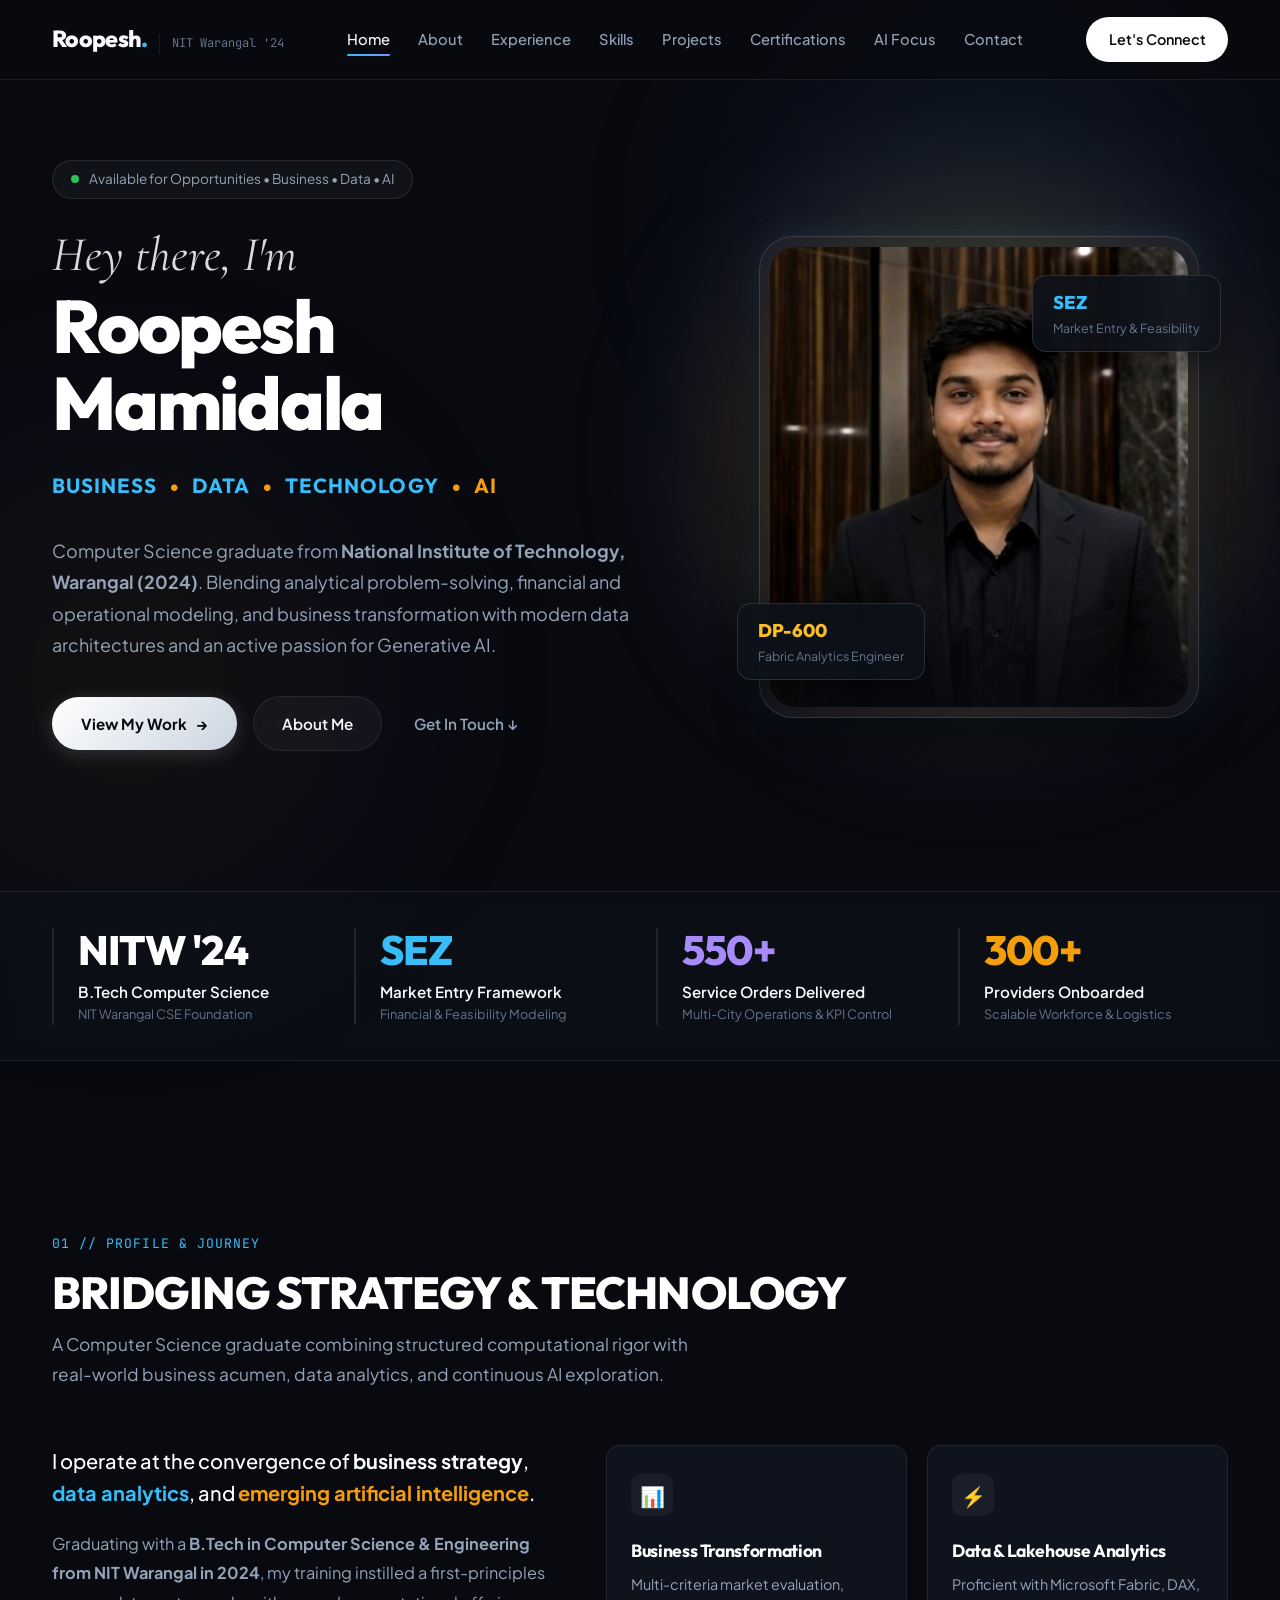
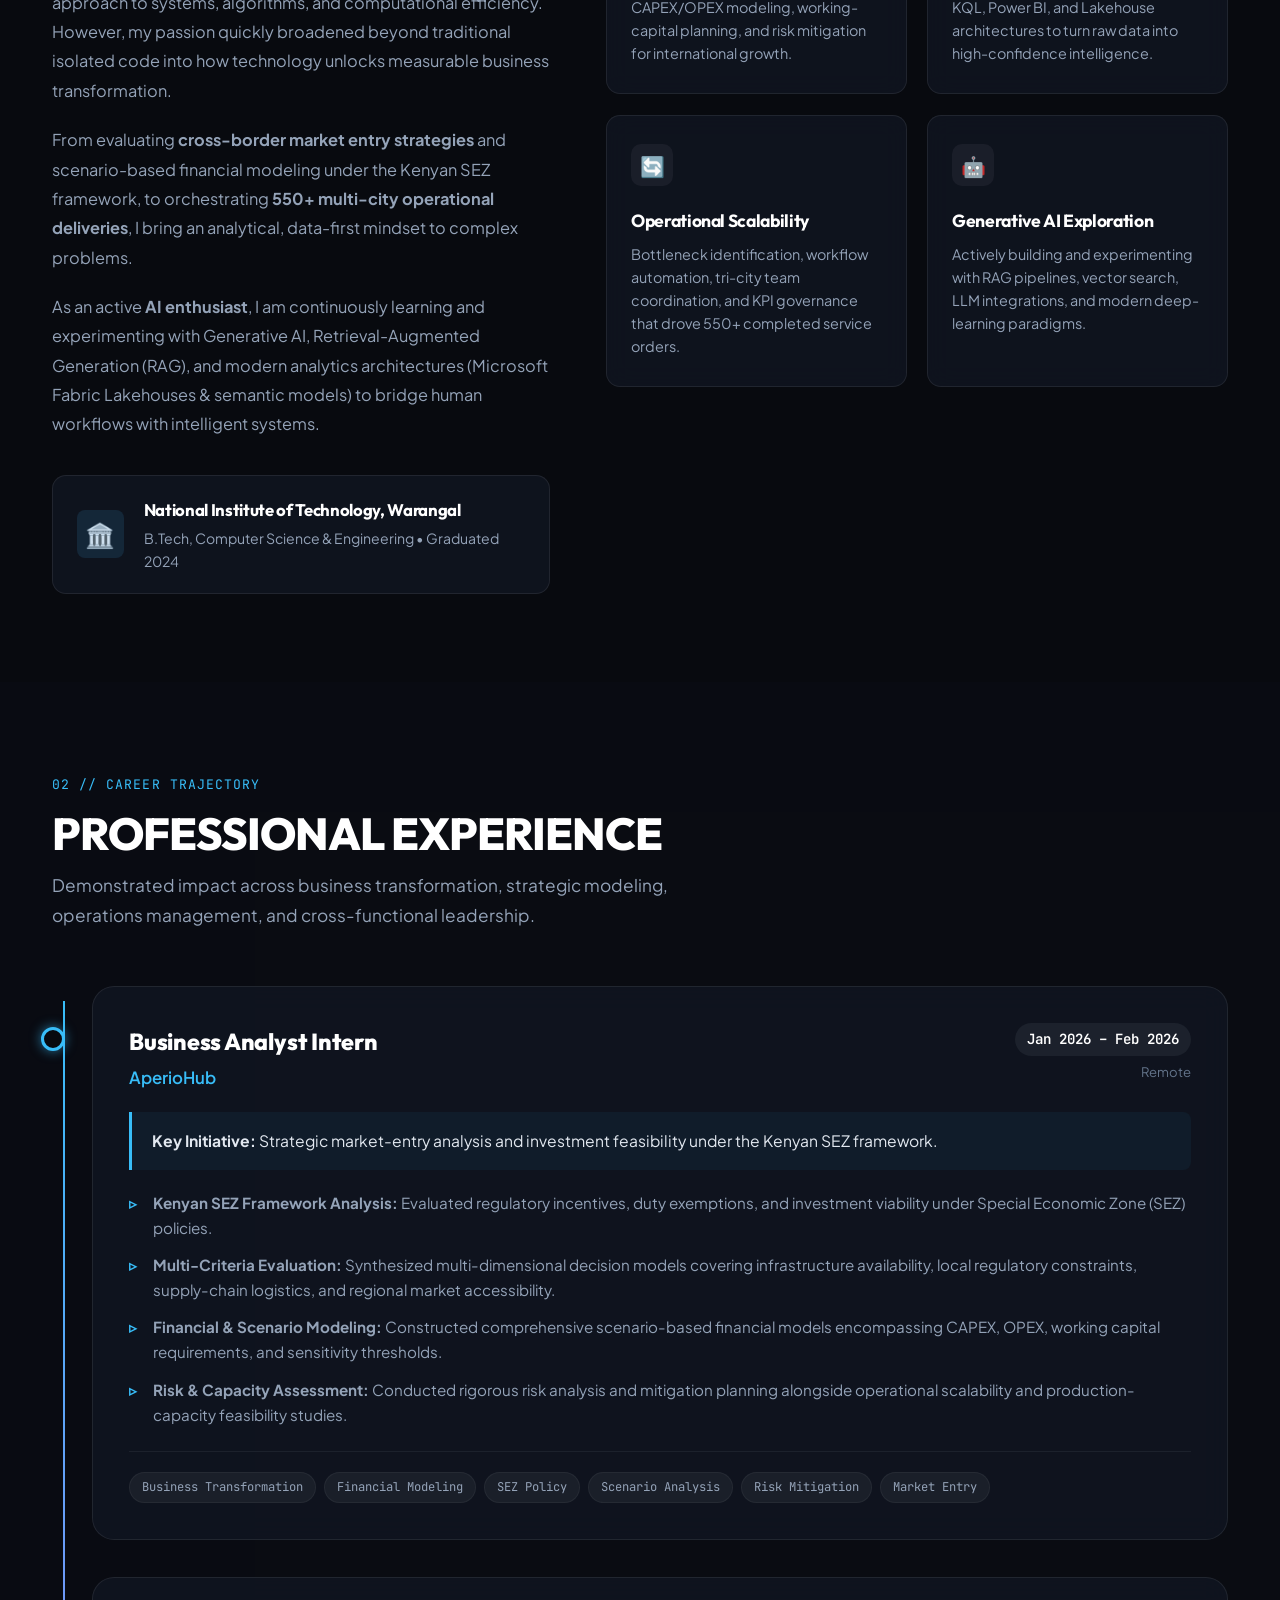
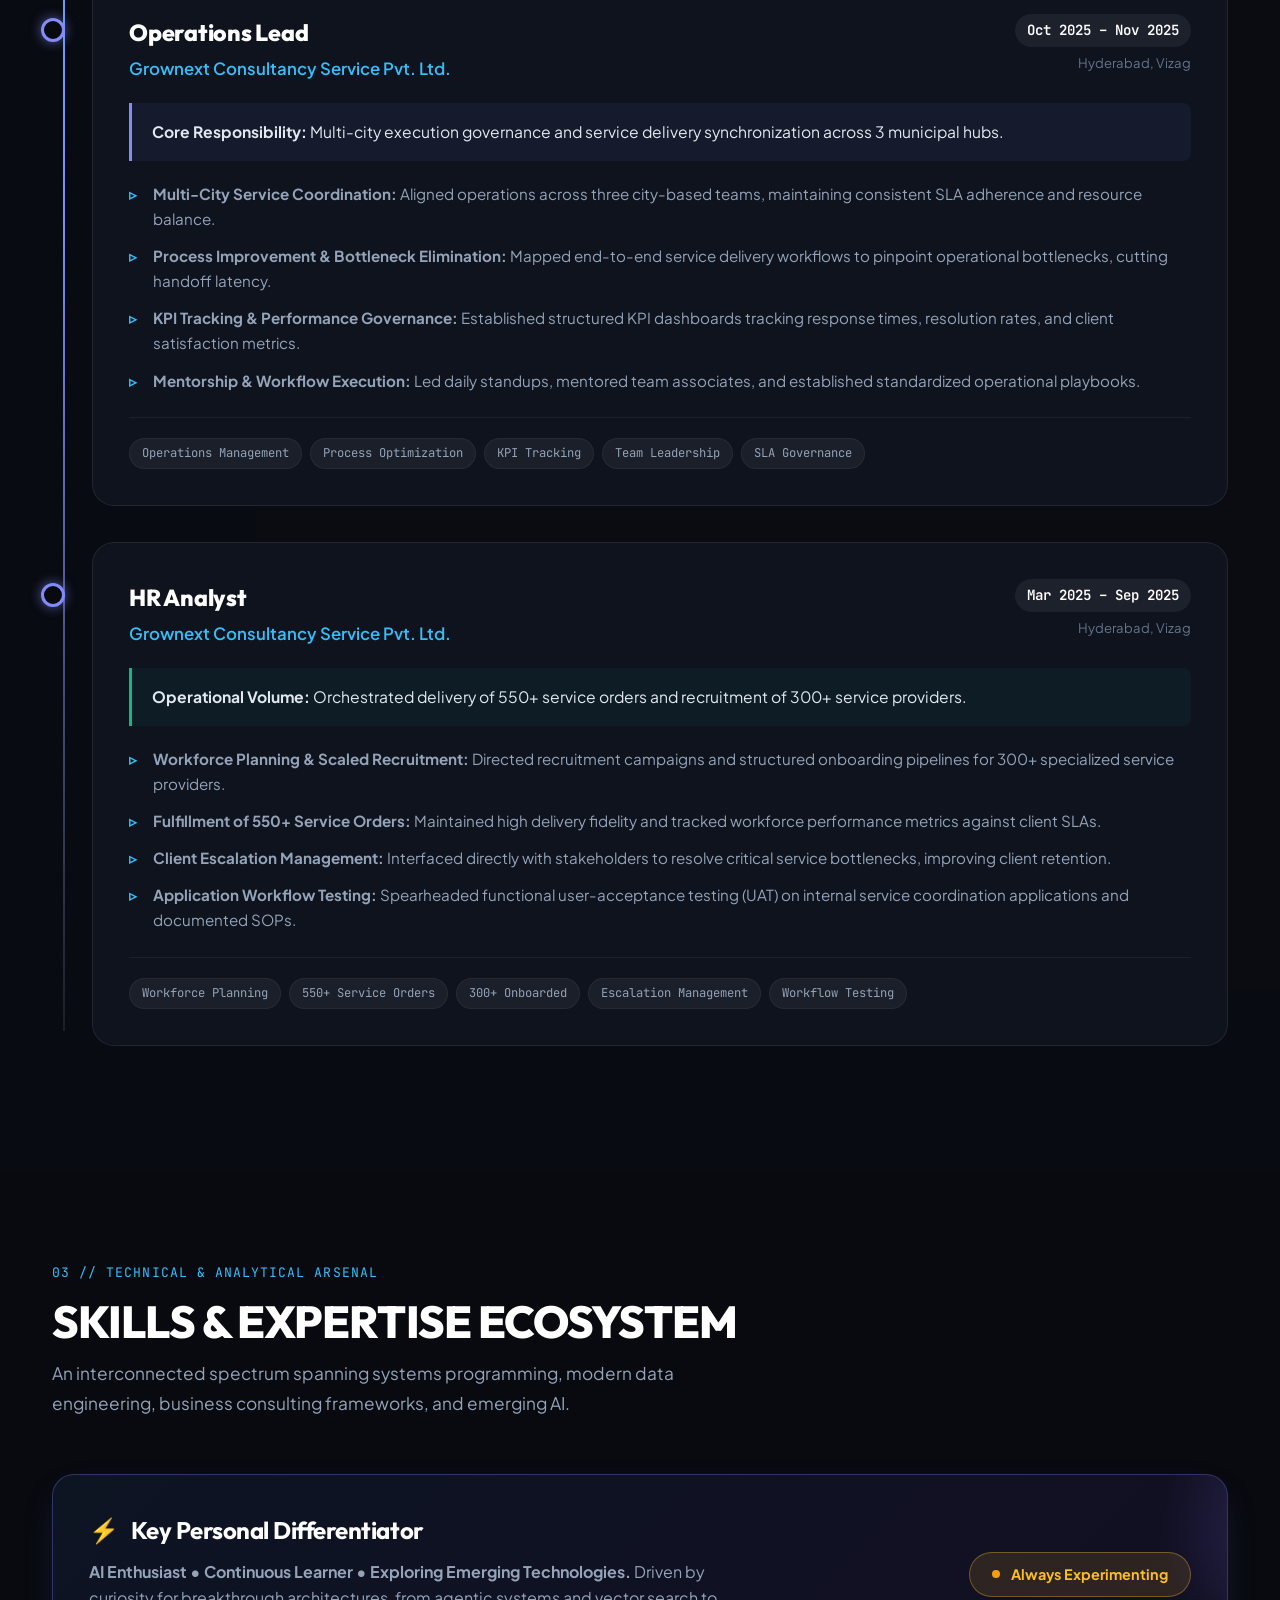
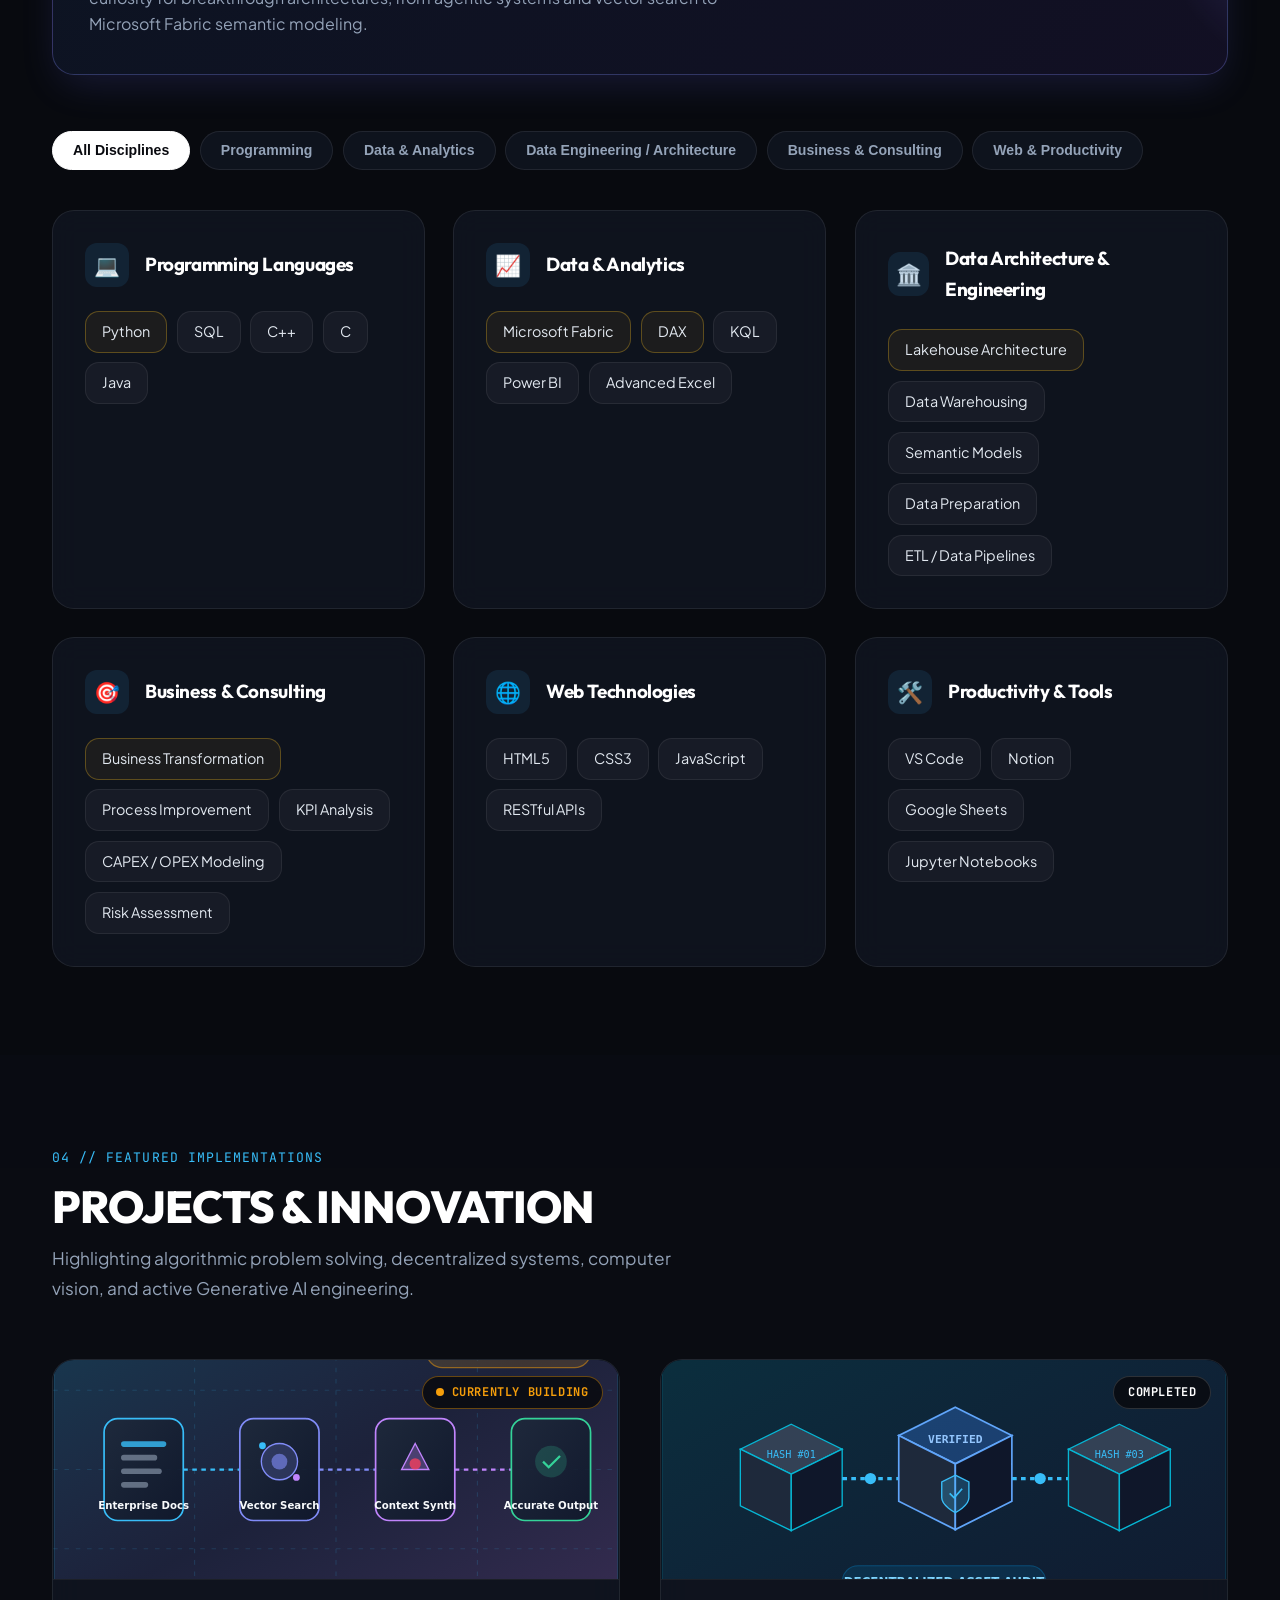
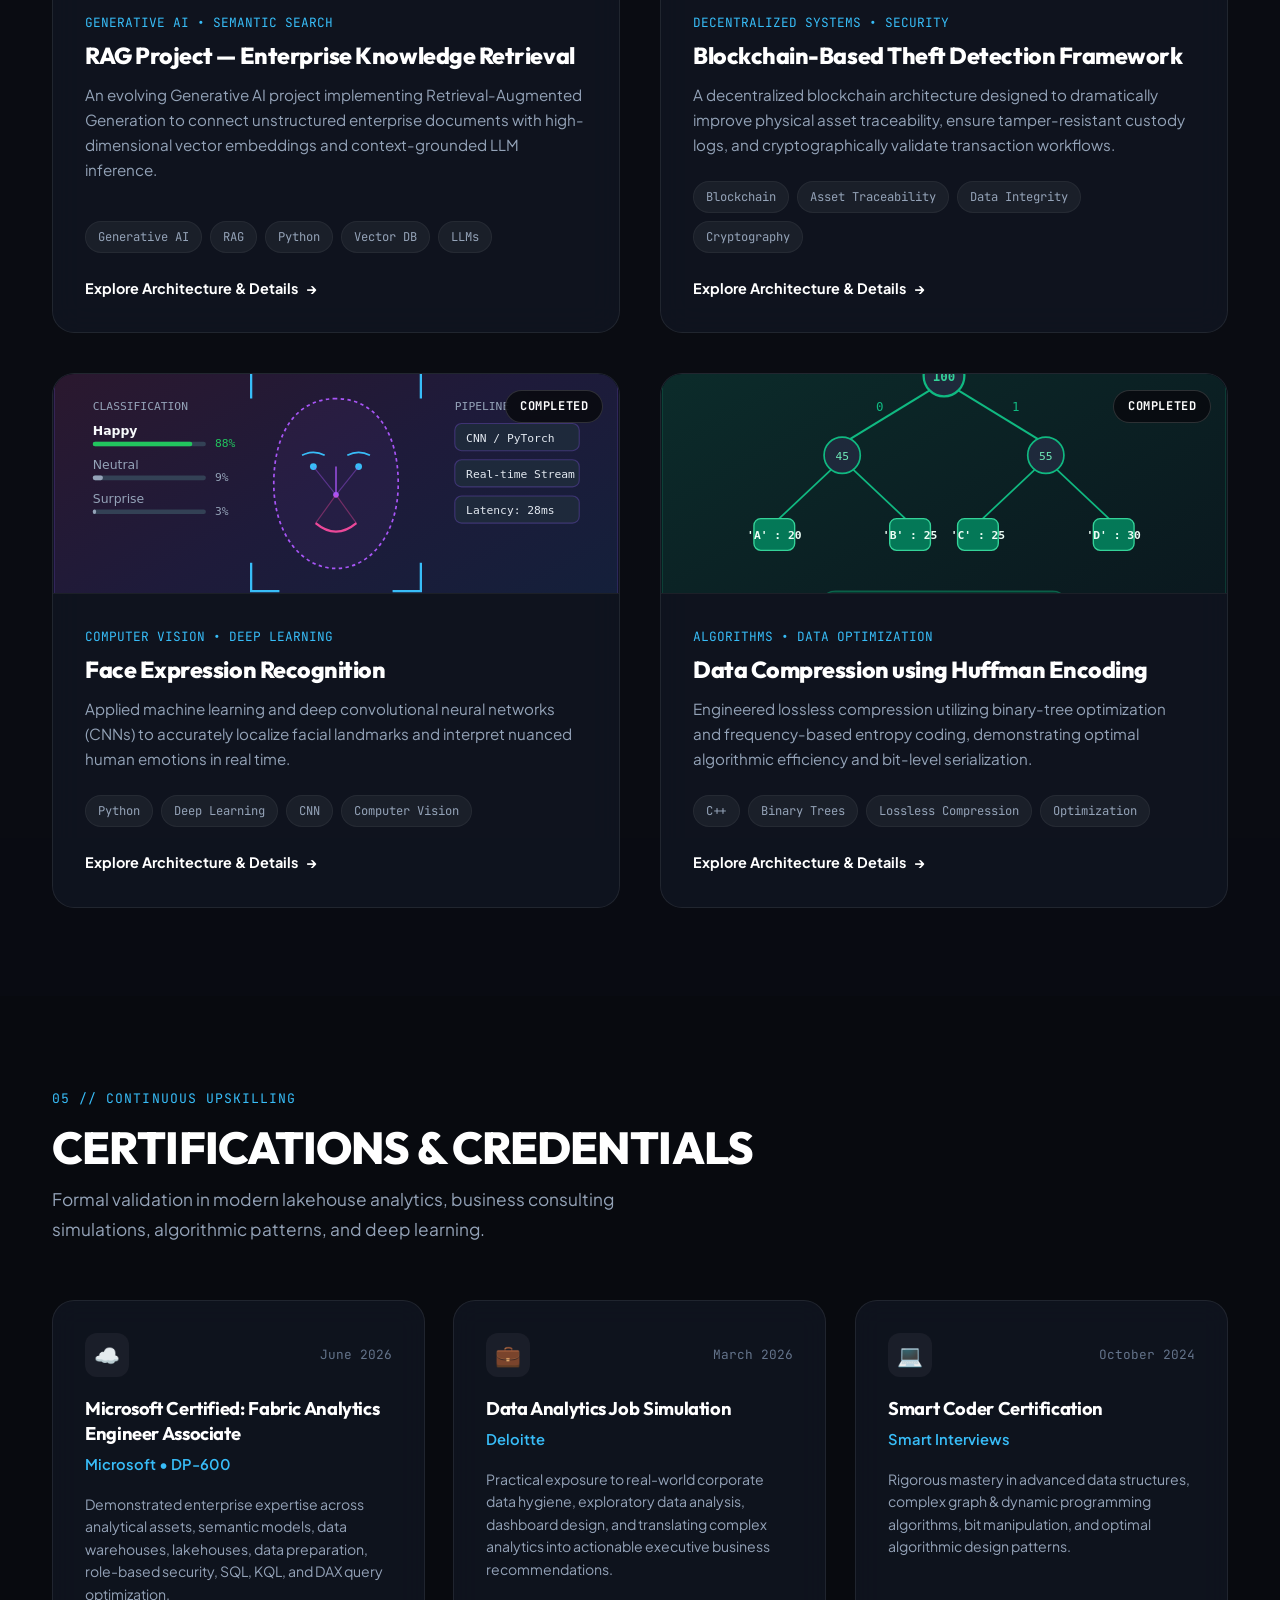
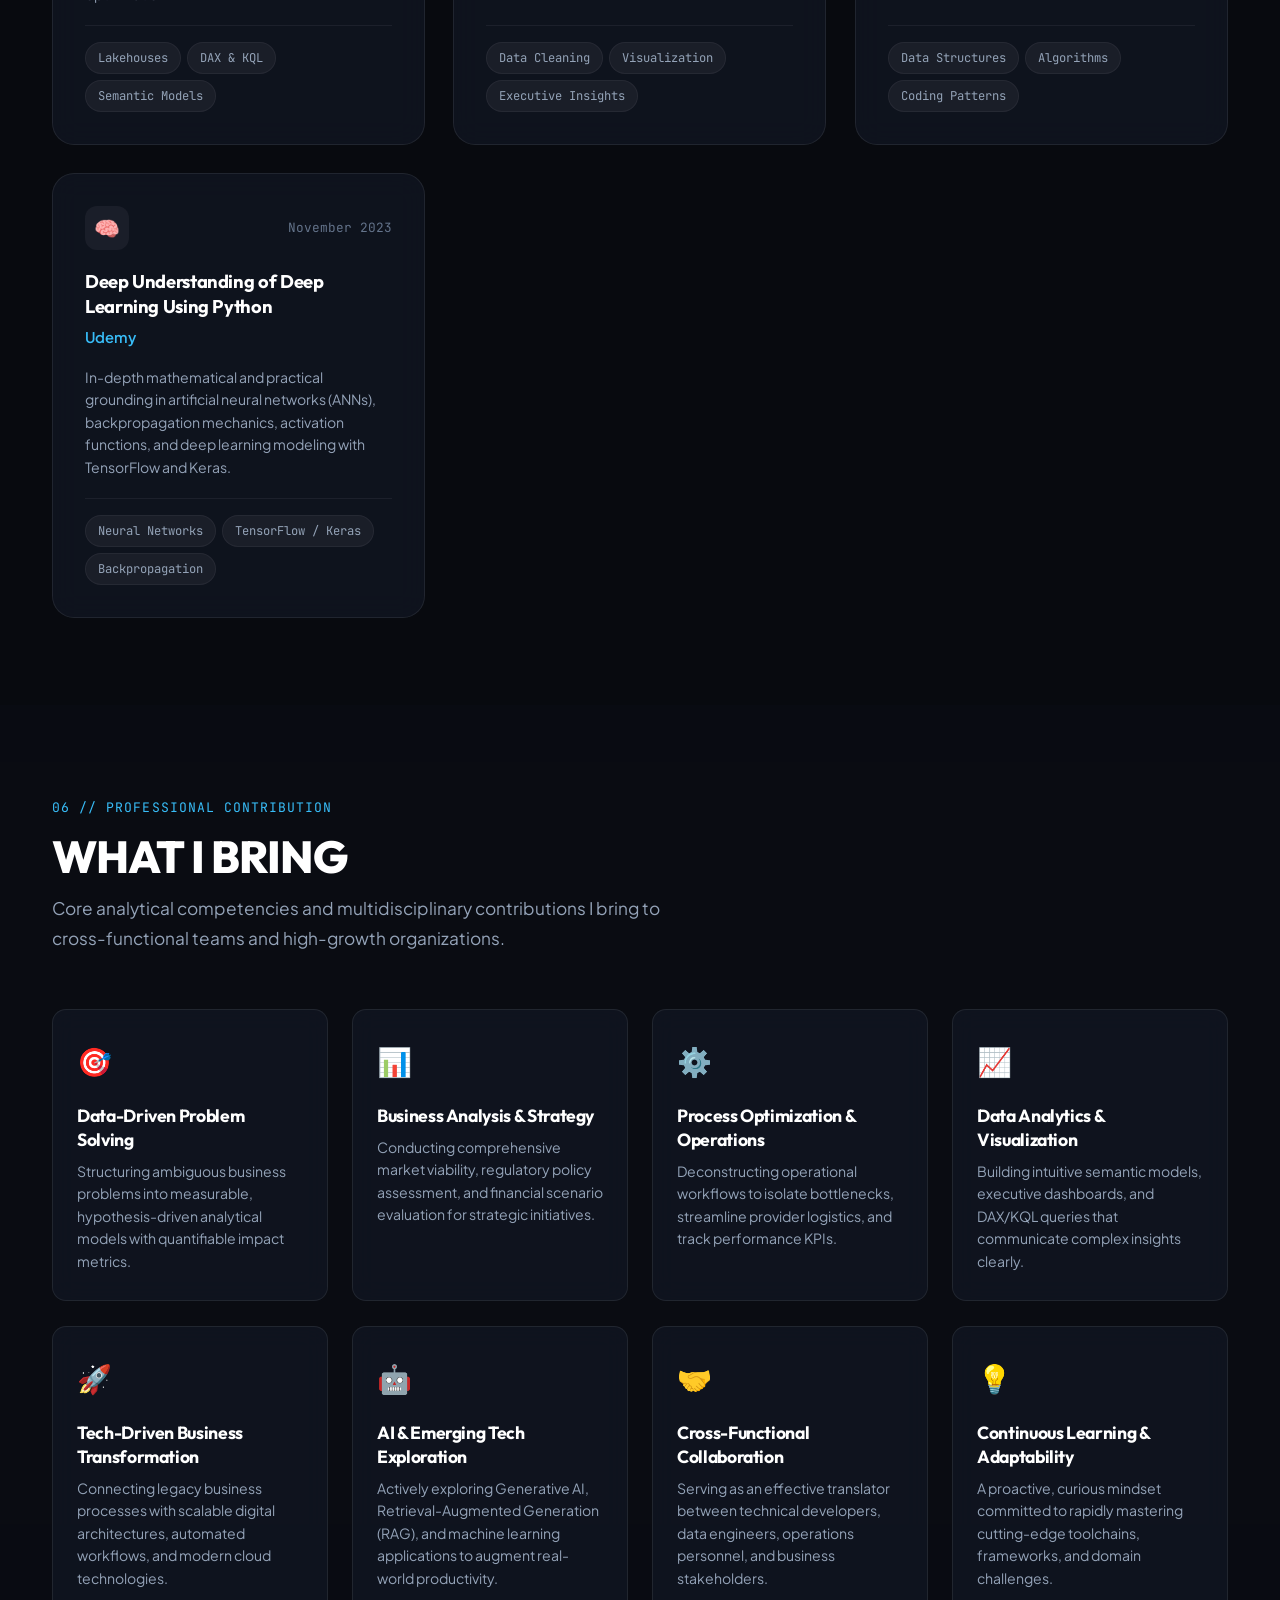
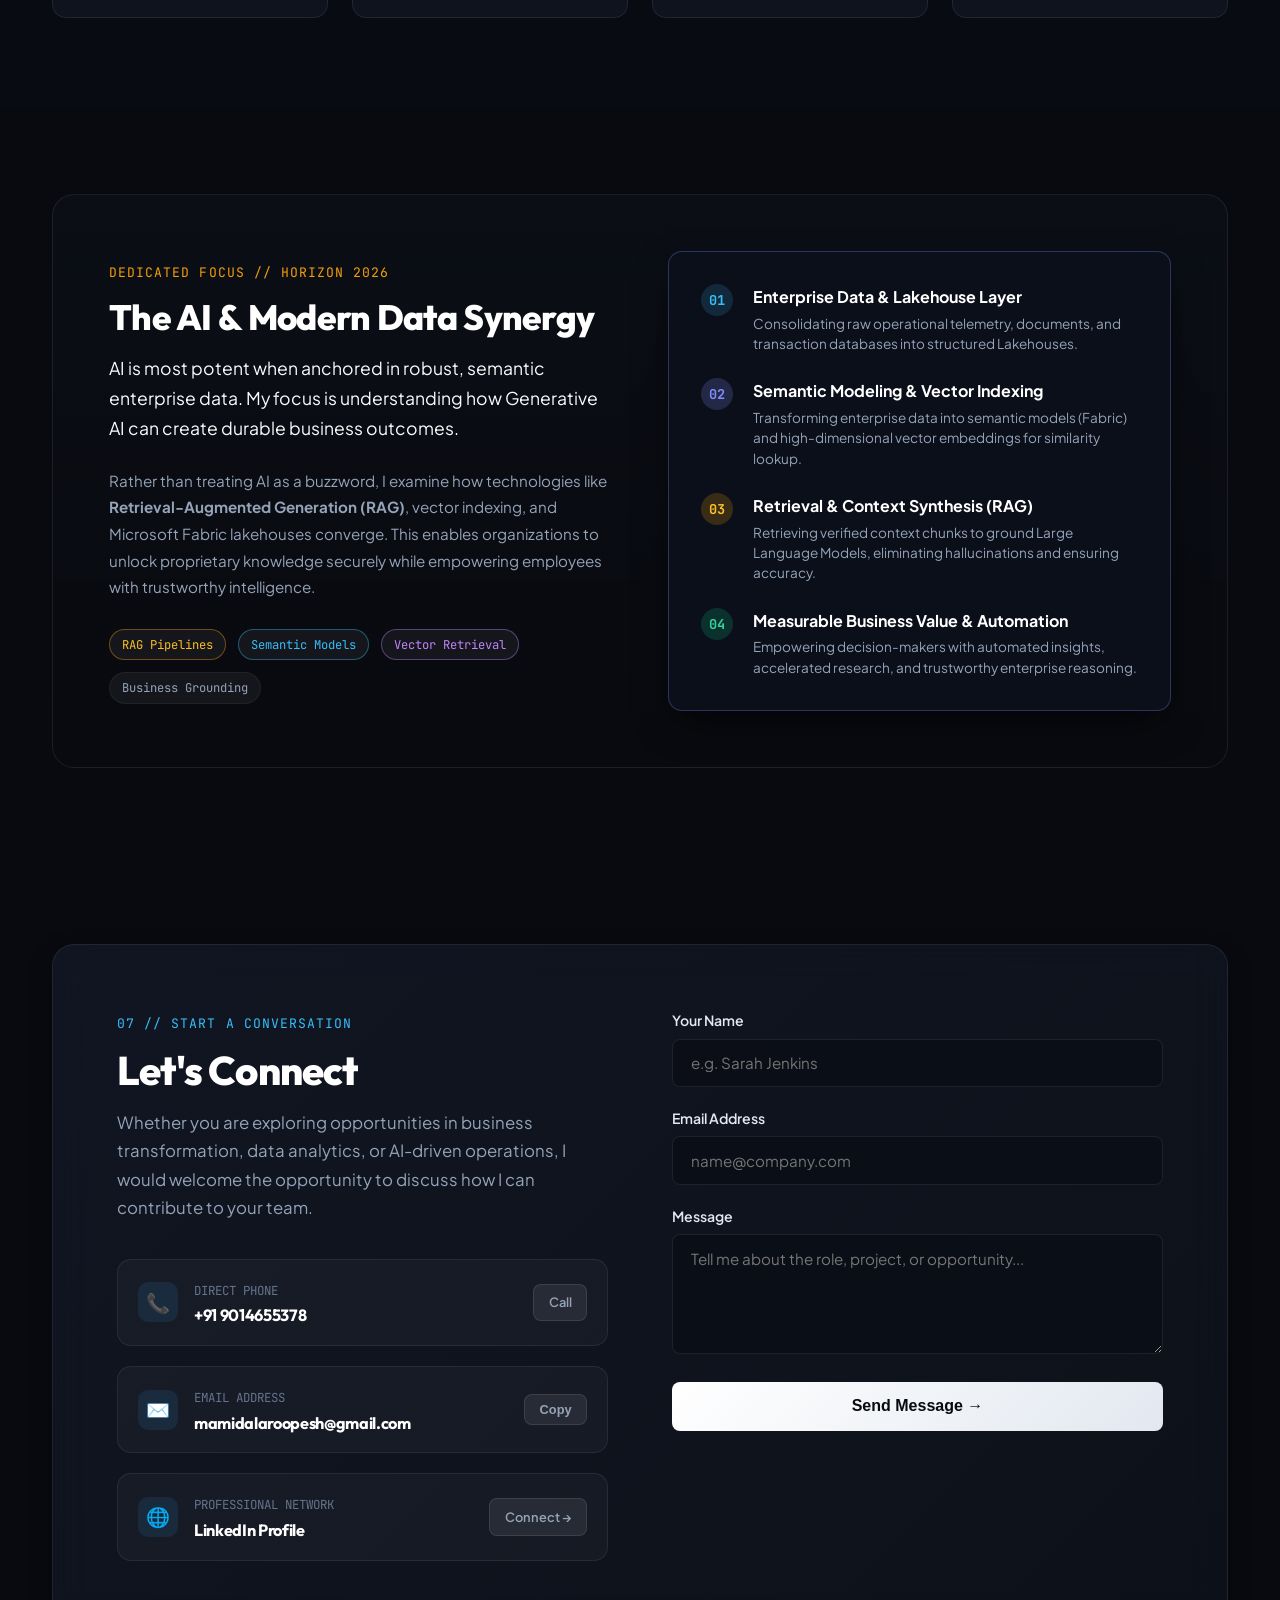
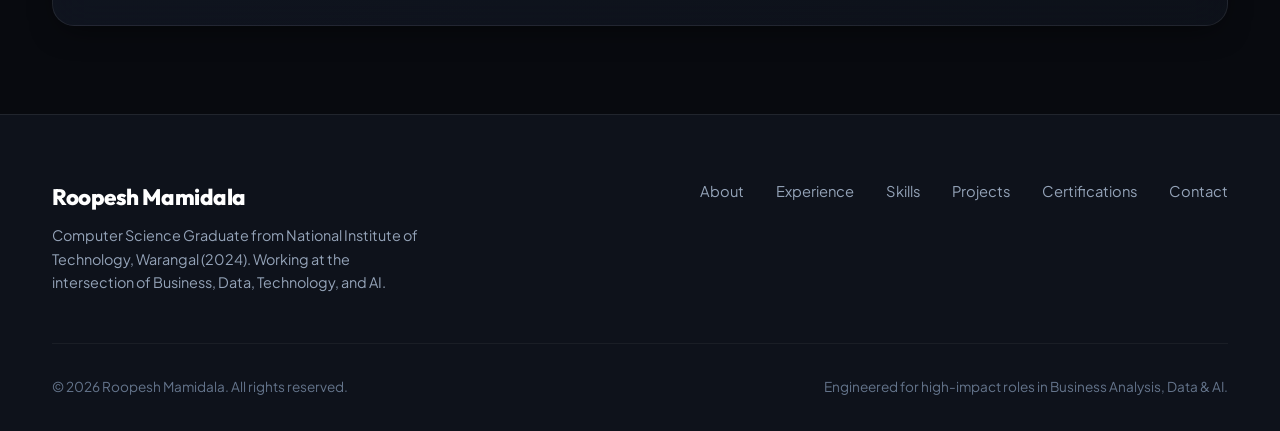
==== index.html @ 300b0f9a "Initial portfolio release - Roopesh Mamidala" ====
<!DOCTYPE html>
<html lang="en">
<head>
  <meta charset="UTF-8" />
  <meta name="viewport" content="width=device-width, initial-scale=1.0" />
  <title>Roopesh Mamidala — Business • Data • Technology • AI</title>
  <meta name="description" content="Portfolio of Roopesh Mamidala, Computer Science graduate from NIT Warangal. Specializing at the intersection of Business Analysis, Data Analytics, Technology, and AI." />
  
  <!-- Favicon -->
  <link rel="icon" type="image/svg+xml" href="data:image/svg+xml,<svg xmlns='http://www.w3.org/2000/svg' viewBox='0 0 100 100'><text y='.9em' font-size='90'>⚡</text></svg>" />

  <!-- Google Web Fonts -->
  <link rel="preconnect" href="https://fonts.googleapis.com" />
  <link rel="preconnect" href="https://fonts.gstatic.com" crossorigin />
  <link href="https://fonts.googleapis.com/css2?family=Cormorant+Garamond:ital,wght@1,400;1,600&family=JetBrains+Mono:wght@400;500;600;700&family=Outfit:wght@600;700;800;900&family=Plus+Jakarta+Sans:wght@300;400;500;600;700;800&family=Syne:wght@700;800&display=swap" rel="stylesheet" />

  <!-- Stylesheets -->
  <link rel="stylesheet" href="css/animations.css" />
  <link rel="stylesheet" href="css/style.css" />
</head>
<body>

  <!-- Ambient Lighting Accents -->
  <div class="ambient-halo-1"></div>
  <div class="ambient-halo-2"></div>

  <!-- ==========================================================================
       Header & Sticky Navigation
       ========================================================================== -->
  <header class="site-header" id="header">
    <div class="container nav-container">
      <a href="#hero" class="brand-logo" aria-label="Roopesh Mamidala Home">
        <span class="brand-name">Roopesh<span>.</span></span>
        <span class="brand-meta">NIT Warangal '24</span>
      </a>

      <nav aria-label="Main Navigation">
        <ul class="nav-menu">
          <li><a href="#hero" class="nav-link active">Home</a></li>
          <li><a href="#about" class="nav-link">About</a></li>
          <li><a href="#experience" class="nav-link">Experience</a></li>
          <li><a href="#skills" class="nav-link">Skills</a></li>
          <li><a href="#projects" class="nav-link">Projects</a></li>
          <li><a href="#certifications" class="nav-link">Certifications</a></li>
          <li><a href="#ai-focus" class="nav-link">AI Focus</a></li>
          <li><a href="#contact" class="nav-link">Contact</a></li>
        </ul>
      </nav>

      <div style="display: flex; align-items: center; gap: 1rem;">
        <a href="#contact" class="nav-cta-btn">Let's Connect</a>
        <button class="mobile-toggle-btn" aria-label="Open Mobile Menu" aria-expanded="false">☰</button>
      </div>
    </div>

    <!-- Mobile Drawer Menu -->
    <div class="mobile-drawer" id="mobileDrawer">
      <a href="#hero" class="nav-link">Home</a>
      <a href="#about" class="nav-link">About</a>
      <a href="#experience" class="nav-link">Experience</a>
      <a href="#skills" class="nav-link">Skills</a>
      <a href="#projects" class="nav-link">Projects</a>
      <a href="#certifications" class="nav-link">Certifications</a>
      <a href="#ai-focus" class="nav-link">AI Focus</a>
      <a href="#contact" class="nav-link">Contact</a>
      <a href="#contact" class="nav-cta-btn" style="text-align: center; justify-content: center; margin-top: 1rem;">Get In Touch</a>
    </div>
  </header>

  <main>
    <!-- ==========================================================================
         Hero Section (Editorial Reference Layout + Dark Tech Glow)
         ========================================================================== -->
    <section class="hero-section" id="hero">
      <div class="container hero-grid">
        <!-- Left Content -->
        <div class="hero-content">
          <!-- Status Pill -->
          <div class="hero-status-pill animate-float-1">
            <span class="live-indicator"></span>
            <span>Available for Opportunities &bull; Business &bull; Data &bull; AI</span>
          </div>

          <!-- Editorial Script Accent -->
          <p class="hero-editorial-lead">Hey there, I'm</p>

          <!-- Executive Display Heading in Natural Title Case -->
          <h1 class="hero-main-title">
            Roopesh Mamidala
          </h1>

          <!-- Intersection Positioning -->
          <div class="hero-positioning-bar">
            <span class="positioning-chip">Business</span>
            <span class="positioning-sep">&bull;</span>
            <span class="positioning-chip">Data</span>
            <span class="positioning-sep">&bull;</span>
            <span class="positioning-chip">Technology</span>
            <span class="positioning-sep">&bull;</span>
            <span class="positioning-chip" style="color: var(--accent-amber);">AI</span>
          </div>

          <!-- Concise Bio Lead -->
          <p class="hero-bio-lead">
            Computer Science graduate from <strong>National Institute of Technology, Warangal (2024)</strong>. 
            Blending analytical problem-solving, financial and operational modeling, and business transformation 
            with modern data architectures and an active passion for Generative AI.
          </p>

          <!-- CTAs -->
          <div class="hero-cta-group">
            <a href="#projects" class="btn-primary">
              <span>View My Work</span>
              <span>&rarr;</span>
            </a>
            <a href="#about" class="btn-secondary">
              About Me
            </a>
            <a href="#contact" class="btn-subtle">
              Get In Touch &darr;
            </a>
          </div>
        </div>

        <!-- Right Visual / Portrait Area (Editorial Halo & Subtle Ambient Lighting) -->
        <div class="hero-visual-container">
          <!-- Background Ambient Aura Glow -->
          <div class="hero-ambient-aura"></div>

          <div class="hero-visual-card">
            <!-- Modern Framed Portrait -->
            <div class="hero-portrait-frame">
              <img src="assets/images/roopesh-portrait.jpg" alt="Roopesh Mamidala" class="hero-portrait-img" />
              <div class="hero-portrait-overlay"></div>
            </div>
            
            <!-- Floating Data Badges -->
            <div class="floating-chip top-right animate-float-2">
              <div class="chip-value" style="color: var(--accent-cyan);">SEZ</div>
              <div class="chip-label">Market Entry & Feasibility</div>
            </div>

            <div class="floating-chip bottom-left animate-float-1">
              <div class="chip-value" style="color: #fbbf24;">DP-600</div>
              <div class="chip-label">Fabric Analytics Engineer</div>
            </div>
          </div>
        </div>
      </div>
    </section>

    <!-- ==========================================================================
         Metrics & Impact Strip (Editorial Impact Callouts)
         ========================================================================== -->
    <div class="metrics-strip">
      <div class="container metrics-grid">
        <div class="metric-item reveal-on-scroll delay-1">
          <div class="metric-number">NITW '24</div>
          <div class="metric-label">B.Tech Computer Science</div>
          <div class="metric-sub">NIT Warangal CSE Foundation</div>
        </div>
        <div class="metric-item reveal-on-scroll delay-2">
          <div class="metric-number" style="color: var(--accent-cyan);">SEZ</div>
          <div class="metric-label">Market Entry Framework</div>
          <div class="metric-sub">Financial & Feasibility Modeling</div>
        </div>
        <div class="metric-item reveal-on-scroll delay-3">
          <div class="metric-number" style="color: #a78bfa;">550+</div>
          <div class="metric-label">Service Orders Delivered</div>
          <div class="metric-sub">Multi-City Operations & KPI Control</div>
        </div>
        <div class="metric-item reveal-on-scroll delay-4">
          <div class="metric-number" style="color: var(--accent-amber);">300+</div>
          <div class="metric-label">Providers Onboarded</div>
          <div class="metric-sub">Scalable Workforce & Logistics</div>
        </div>
      </div>
    </div>

    <!-- ==========================================================================
         About Me Section
         ========================================================================== -->
    <section class="section-wrapper" id="about">
      <div class="container">
        <div class="section-header reveal-on-scroll">
          <span class="section-tag">01 // Profile & Journey</span>
          <h2 class="section-title">Bridging Strategy & Technology</h2>
          <p class="section-subtitle">
            A Computer Science graduate combining structured computational rigor with real-world business acumen, data analytics, and continuous AI exploration.
          </p>
        </div>

        <div class="about-grid">
          <!-- Narrative Left Column -->
          <div class="about-narrative reveal-on-scroll">
            <p class="narrative-lead">
              I operate at the convergence of <strong style="color: #ffffff;">business strategy</strong>, <strong style="color: var(--accent-cyan);">data analytics</strong>, and <strong style="color: var(--accent-amber);">emerging artificial intelligence</strong>.
            </p>
            <p class="narrative-text">
              Graduating with a <strong>B.Tech in Computer Science & Engineering from NIT Warangal in 2024</strong>, my training instilled a first-principles approach to systems, algorithms, and computational efficiency. However, my passion quickly broadened beyond traditional isolated code into how technology unlocks measurable business transformation.
            </p>
            <p class="narrative-text">
              From evaluating <strong>cross-border market entry strategies</strong> and scenario-based financial modeling under the Kenyan SEZ framework, to orchestrating <strong>550+ multi-city operational deliveries</strong>, I bring an analytical, data-first mindset to complex problems.
            </p>
            <p class="narrative-text">
              As an active <strong>AI enthusiast</strong>, I am continuously learning and experimenting with Generative AI, Retrieval-Augmented Generation (RAG), and modern analytics architectures (Microsoft Fabric Lakehouses & semantic models) to bridge human workflows with intelligent systems.
            </p>

            <div class="academic-badge">
              <div class="icon-box">🏛️</div>
              <div class="academic-badge-info">
                <h4>National Institute of Technology, Warangal</h4>
                <p>B.Tech, Computer Science & Engineering &bull; Graduated 2024</p>
              </div>
            </div>
          </div>

          <!-- 4 Core Strategic Pillars Right Column -->
          <div class="about-pillars-grid">
            <div class="pillar-card reveal-on-scroll delay-1">
              <div class="pillar-icon">📊</div>
              <h3 class="pillar-title">Business Transformation</h3>
              <p class="pillar-desc">
                Multi-criteria market evaluation, CAPEX/OPEX modeling, working-capital planning, and risk mitigation for international growth.
              </p>
            </div>

            <div class="pillar-card reveal-on-scroll delay-2">
              <div class="pillar-icon">⚡</div>
              <h3 class="pillar-title">Data & Lakehouse Analytics</h3>
              <p class="pillar-desc">
                Proficient with Microsoft Fabric, DAX, KQL, Power BI, and Lakehouse architectures to turn raw data into high-confidence intelligence.
              </p>
            </div>

            <div class="pillar-card reveal-on-scroll delay-3">
              <div class="pillar-icon">🔄</div>
              <h3 class="pillar-title">Operational Scalability</h3>
              <p class="pillar-desc">
                Bottleneck identification, workflow automation, tri-city team coordination, and KPI governance that drove 550+ completed service orders.
              </p>
            </div>

            <div class="pillar-card reveal-on-scroll delay-4">
              <div class="pillar-icon">🤖</div>
              <h3 class="pillar-title">Generative AI Exploration</h3>
              <p class="pillar-desc">
                Actively building and experimenting with RAG pipelines, vector search, LLM integrations, and modern deep-learning paradigms.
              </p>
            </div>
          </div>
        </div>
      </div>
    </section>

    <!-- ==========================================================================
         Experience Section (Interactive Timeline)
         ========================================================================== -->
    <section class="section-wrapper" id="experience" style="background: rgba(14, 18, 27, 0.3);">
      <div class="container">
        <div class="section-header reveal-on-scroll">
          <span class="section-tag">02 // Career Trajectory</span>
          <h2 class="section-title">Professional Experience</h2>
          <p class="section-subtitle">
            Demonstrated impact across business transformation, strategic modeling, operations management, and cross-functional leadership.
          </p>
        </div>

        <div class="experience-timeline">
          <!-- Role 1: AperioHub -->
          <div class="timeline-card reveal-on-scroll delay-1">
            <div class="timeline-node"></div>
            <div class="timeline-header">
              <div class="timeline-role-info">
                <h3>Business Analyst Intern</h3>
                <div class="timeline-company">AperioHub</div>
              </div>
              <div class="timeline-meta">
                <span class="timeline-date">Jan 2026 – Feb 2026</span>
                <span class="timeline-location">Remote</span>
              </div>
            </div>

            <div class="timeline-highlight-box">
              <strong>Key Initiative:</strong> Strategic market-entry analysis and investment feasibility under the Kenyan SEZ framework.
            </div>

            <ul class="timeline-bullets">
              <li>
                <strong>Kenyan SEZ Framework Analysis:</strong> Evaluated regulatory incentives, duty exemptions, and investment viability under Special Economic Zone (SEZ) policies.
              </li>
              <li>
                <strong>Multi-Criteria Evaluation:</strong> Synthesized multi-dimensional decision models covering infrastructure availability, local regulatory constraints, supply-chain logistics, and regional market accessibility.
              </li>
              <li>
                <strong>Financial & Scenario Modeling:</strong> Constructed comprehensive scenario-based financial models encompassing CAPEX, OPEX, working capital requirements, and sensitivity thresholds.
              </li>
              <li>
                <strong>Risk & Capacity Assessment:</strong> Conducted rigorous risk analysis and mitigation planning alongside operational scalability and production-capacity feasibility studies.
              </li>
            </ul>

            <div class="timeline-tag-row">
              <span class="tag-badge">Business Transformation</span>
              <span class="tag-badge">Financial Modeling</span>
              <span class="tag-badge">SEZ Policy</span>
              <span class="tag-badge">Scenario Analysis</span>
              <span class="tag-badge">Risk Mitigation</span>
              <span class="tag-badge">Market Entry</span>
            </div>
          </div>

          <!-- Role 2: Grownext Operations Lead -->
          <div class="timeline-card grownext reveal-on-scroll delay-2">
            <div class="timeline-node"></div>
            <div class="timeline-header">
              <div class="timeline-role-info">
                <h3>Operations Lead</h3>
                <div class="timeline-company">Grownext Consultancy Service Pvt. Ltd.</div>
              </div>
              <div class="timeline-meta">
                <span class="timeline-date">Oct 2025 – Nov 2025</span>
                <span class="timeline-location">Hyderabad, Vizag</span>
              </div>
            </div>

            <div class="timeline-highlight-box" style="background: rgba(129, 140, 248, 0.06); border-left-color: var(--accent-indigo);">
              <strong>Core Responsibility:</strong> Multi-city execution governance and service delivery synchronization across 3 municipal hubs.
            </div>

            <ul class="timeline-bullets">
              <li>
                <strong>Multi-City Service Coordination:</strong> Aligned operations across three city-based teams, maintaining consistent SLA adherence and resource balance.
              </li>
              <li>
                <strong>Process Improvement & Bottleneck Elimination:</strong> Mapped end-to-end service delivery workflows to pinpoint operational bottlenecks, cutting handoff latency.
              </li>
              <li>
                <strong>KPI Tracking & Performance Governance:</strong> Established structured KPI dashboards tracking response times, resolution rates, and client satisfaction metrics.
              </li>
              <li>
                <strong>Mentorship & Workflow Execution:</strong> Led daily standups, mentored team associates, and established standardized operational playbooks.
              </li>
            </ul>

            <div class="timeline-tag-row">
              <span class="tag-badge">Operations Management</span>
              <span class="tag-badge">Process Optimization</span>
              <span class="tag-badge">KPI Tracking</span>
              <span class="tag-badge">Team Leadership</span>
              <span class="tag-badge">SLA Governance</span>
            </div>
          </div>

          <!-- Role 3: Grownext HR Analyst -->
          <div class="timeline-card grownext reveal-on-scroll delay-3">
            <div class="timeline-node"></div>
            <div class="timeline-header">
              <div class="timeline-role-info">
                <h3>HR Analyst</h3>
                <div class="timeline-company">Grownext Consultancy Service Pvt. Ltd.</div>
              </div>
              <div class="timeline-meta">
                <span class="timeline-date">Mar 2025 – Sep 2025</span>
                <span class="timeline-location">Hyderabad, Vizag</span>
              </div>
            </div>

            <div class="timeline-highlight-box" style="background: rgba(16, 185, 129, 0.06); border-left-color: var(--accent-emerald);">
              <strong>Operational Volume:</strong> Orchestrated delivery of 550+ service orders and recruitment of 300+ service providers.
            </div>

            <ul class="timeline-bullets">
              <li>
                <strong>Workforce Planning & Scaled Recruitment:</strong> Directed recruitment campaigns and structured onboarding pipelines for 300+ specialized service providers.
              </li>
              <li>
                <strong>Fulfillment of 550+ Service Orders:</strong> Maintained high delivery fidelity and tracked workforce performance metrics against client SLAs.
              </li>
              <li>
                <strong>Client Escalation Management:</strong> Interfaced directly with stakeholders to resolve critical service bottlenecks, improving client retention.
              </li>
              <li>
                <strong>Application Workflow Testing:</strong> Spearheaded functional user-acceptance testing (UAT) on internal service coordination applications and documented SOPs.
              </li>
            </ul>

            <div class="timeline-tag-row">
              <span class="tag-badge">Workforce Planning</span>
              <span class="tag-badge">550+ Service Orders</span>
              <span class="tag-badge">300+ Onboarded</span>
              <span class="tag-badge">Escalation Management</span>
              <span class="tag-badge">Workflow Testing</span>
            </div>
          </div>
        </div>
      </div>
    </section>

    <!-- ==========================================================================
         Skills & Expertise Ecosystem
         ========================================================================== -->
    <section class="section-wrapper" id="skills">
      <div class="container">
        <div class="section-header reveal-on-scroll">
          <span class="section-tag">03 // Technical & Analytical Arsenal</span>
          <h2 class="section-title">Skills & Expertise Ecosystem</h2>
          <p class="section-subtitle">
            An interconnected spectrum spanning systems programming, modern data engineering, business consulting frameworks, and emerging AI.
          </p>
        </div>

        <!-- Personal Differentiator Callout Card -->
        <div class="skills-callout-card reveal-on-scroll">
          <div class="callout-content">
            <h3>
              <span>⚡</span> Key Personal Differentiator
            </h3>
            <p>
              <strong>AI Enthusiast &bull; Continuous Learner &bull; Exploring Emerging Technologies.</strong> 
              Driven by curiosity for breakthrough architectures, from agentic systems and vector search to Microsoft Fabric semantic modeling.
            </p>
          </div>
          <div class="callout-badge">
            <span class="live-indicator-amber"></span>
            <span>Always Experimenting</span>
          </div>
        </div>

        <!-- Category Filter Tabs -->
        <div class="filter-tabs reveal-on-scroll">
          <button class="filter-btn active" data-filter="all">All Disciplines</button>
          <button class="filter-btn" data-filter="programming">Programming</button>
          <button class="filter-btn" data-filter="data">Data & Analytics</button>
          <button class="filter-btn" data-filter="architecture">Data Engineering / Architecture</button>
          <button class="filter-btn" data-filter="business">Business & Consulting</button>
          <button class="filter-btn" data-filter="web">Web & Productivity</button>
        </div>

        <!-- Category Cards Grid -->
        <div class="skills-grid">
          <!-- Card 1: Programming -->
          <div class="skill-category-card reveal-on-scroll delay-1" data-category="programming">
            <div class="category-card-header">
              <div class="category-card-icon">💻</div>
              <h4>Programming Languages</h4>
            </div>
            <div class="category-skill-items">
              <span class="skill-chip featured">Python</span>
              <span class="skill-chip">SQL</span>
              <span class="skill-chip">C++</span>
              <span class="skill-chip">C</span>
              <span class="skill-chip">Java</span>
            </div>
          </div>

          <!-- Card 2: Data & Analytics -->
          <div class="skill-category-card reveal-on-scroll delay-2" data-category="data">
            <div class="category-card-header">
              <div class="category-card-icon" style="color: var(--accent-amber);">📈</div>
              <h4>Data & Analytics</h4>
            </div>
            <div class="category-skill-items">
              <span class="skill-chip featured">Microsoft Fabric</span>
              <span class="skill-chip featured">DAX</span>
              <span class="skill-chip">KQL</span>
              <span class="skill-chip">Power BI</span>
              <span class="skill-chip">Advanced Excel</span>
            </div>
          </div>

          <!-- Card 3: Data Engineering & Architecture -->
          <div class="skill-category-card reveal-on-scroll delay-3" data-category="architecture">
            <div class="category-card-header">
              <div class="category-card-icon" style="color: #c084fc;">🏛️</div>
              <h4>Data Architecture & Engineering</h4>
            </div>
            <div class="category-skill-items">
              <span class="skill-chip featured">Lakehouse Architecture</span>
              <span class="skill-chip">Data Warehousing</span>
              <span class="skill-chip">Semantic Models</span>
              <span class="skill-chip">Data Preparation</span>
              <span class="skill-chip">ETL / Data Pipelines</span>
            </div>
          </div>

          <!-- Card 4: Business & Consulting -->
          <div class="skill-category-card reveal-on-scroll delay-4" data-category="business">
            <div class="category-card-header">
              <div class="category-card-icon" style="color: var(--accent-emerald);">🎯</div>
              <h4>Business & Consulting</h4>
            </div>
            <div class="category-skill-items">
              <span class="skill-chip featured">Business Transformation</span>
              <span class="skill-chip">Process Improvement</span>
              <span class="skill-chip">KPI Analysis</span>
              <span class="skill-chip">CAPEX / OPEX Modeling</span>
              <span class="skill-chip">Risk Assessment</span>
            </div>
          </div>

          <!-- Card 5: Web Technologies -->
          <div class="skill-category-card reveal-on-scroll delay-1" data-category="web">
            <div class="category-card-header">
              <div class="category-card-icon">🌐</div>
              <h4>Web Technologies</h4>
            </div>
            <div class="category-skill-items">
              <span class="skill-chip">HTML5</span>
              <span class="skill-chip">CSS3</span>
              <span class="skill-chip">JavaScript</span>
              <span class="skill-chip">RESTful APIs</span>
            </div>
          </div>

          <!-- Card 6: Productivity & Tools -->
          <div class="skill-category-card reveal-on-scroll delay-2" data-category="web">
            <div class="category-card-header">
              <div class="category-card-icon">🛠️</div>
              <h4>Productivity & Tools</h4>
            </div>
            <div class="category-skill-items">
              <span class="skill-chip">VS Code</span>
              <span class="skill-chip">Notion</span>
              <span class="skill-chip">Google Sheets</span>
              <span class="skill-chip">Jupyter Notebooks</span>
            </div>
          </div>
        </div>
      </div>
    </section>

    <!-- ==========================================================================
         Projects / Portfolio Section
         ========================================================================== -->
    <section class="section-wrapper" id="projects" style="background: rgba(14, 18, 27, 0.3);">
      <div class="container">
        <div class="section-header reveal-on-scroll">
          <span class="section-tag">04 // Featured Implementations</span>
          <h2 class="section-title">Projects & Innovation</h2>
          <p class="section-subtitle">
            Highlighting algorithmic problem solving, decentralized systems, computer vision, and active Generative AI engineering.
          </p>
        </div>

        <div class="projects-grid">
          <!-- Project 1: RAG Project (Dedicated "Currently Building" Card) -->
          <div class="project-card reveal-on-scroll delay-1" data-project-id="rag-project">
            <div class="project-thumbnail-wrapper">
              <img src="assets/images/rag-architecture.svg" alt="RAG Architecture Diagram" />
              <div class="project-status-badge in-progress">
                <span class="live-indicator-amber"></span>
                <span>CURRENTLY BUILDING</span>
              </div>
            </div>
            <div class="project-content">
              <span class="project-category-meta">Generative AI &bull; Semantic Search</span>
              <h3 class="project-title">RAG Project — Enterprise Knowledge Retrieval</h3>
              <p class="project-desc">
                An evolving Generative AI project implementing Retrieval-Augmented Generation to connect unstructured enterprise documents with high-dimensional vector embeddings and context-grounded LLM inference.
              </p>
              <div class="project-tech-tags">
                <span class="tag-badge">Generative AI</span>
                <span class="tag-badge">RAG</span>
                <span class="tag-badge">Python</span>
                <span class="tag-badge">Vector DB</span>
                <span class="tag-badge">LLMs</span>
              </div>
              <div class="project-action-link">
                <span>Explore Architecture & Details</span>
                <span>&rarr;</span>
              </div>
            </div>
          </div>

          <!-- Project 2: Blockchain Theft Detection -->
          <div class="project-card reveal-on-scroll delay-2" data-project-id="blockchain-theft">
            <div class="project-thumbnail-wrapper">
              <img src="assets/images/blockchain-system.svg" alt="Blockchain Framework Diagram" />
              <div class="project-status-badge">
                <span>COMPLETED</span>
              </div>
            </div>
            <div class="project-content">
              <span class="project-category-meta">Decentralized Systems &bull; Security</span>
              <h3 class="project-title">Blockchain-Based Theft Detection Framework</h3>
              <p class="project-desc">
                A decentralized blockchain architecture designed to dramatically improve physical asset traceability, ensure tamper-resistant custody logs, and cryptographically validate transaction workflows.
              </p>
              <div class="project-tech-tags">
                <span class="tag-badge">Blockchain</span>
                <span class="tag-badge">Asset Traceability</span>
                <span class="tag-badge">Data Integrity</span>
                <span class="tag-badge">Cryptography</span>
              </div>
              <div class="project-action-link">
                <span>Explore Architecture & Details</span>
                <span>&rarr;</span>
              </div>
            </div>
          </div>

          <!-- Project 3: Face Expression Recognition -->
          <div class="project-card reveal-on-scroll delay-3" data-project-id="facial-expression-ai">
            <div class="project-thumbnail-wrapper">
              <img src="assets/images/vision-ai.svg" alt="Vision AI Facial Detection" />
              <div class="project-status-badge">
                <span>COMPLETED</span>
              </div>
            </div>
            <div class="project-content">
              <span class="project-category-meta">Computer Vision &bull; Deep Learning</span>
              <h3 class="project-title">Face Expression Recognition</h3>
              <p class="project-desc">
                Applied machine learning and deep convolutional neural networks (CNNs) to accurately localize facial landmarks and interpret nuanced human emotions in real time.
              </p>
              <div class="project-tech-tags">
                <span class="tag-badge">Python</span>
                <span class="tag-badge">Deep Learning</span>
                <span class="tag-badge">CNN</span>
                <span class="tag-badge">Computer Vision</span>
              </div>
              <div class="project-action-link">
                <span>Explore Architecture & Details</span>
                <span>&rarr;</span>
              </div>
            </div>
          </div>

          <!-- Project 4: Huffman Compression -->
          <div class="project-card reveal-on-scroll delay-4" data-project-id="huffman-compression">
            <div class="project-thumbnail-wrapper">
              <img src="assets/images/compression-tree.svg" alt="Huffman Binary Tree" />
              <div class="project-status-badge">
                <span>COMPLETED</span>
              </div>
            </div>
            <div class="project-content">
              <span class="project-category-meta">Algorithms &bull; Data Optimization</span>
              <h3 class="project-title">Data Compression using Huffman Encoding</h3>
              <p class="project-desc">
                Engineered lossless compression utilizing binary-tree optimization and frequency-based entropy coding, demonstrating optimal algorithmic efficiency and bit-level serialization.
              </p>
              <div class="project-tech-tags">
                <span class="tag-badge">C++</span>
                <span class="tag-badge">Binary Trees</span>
                <span class="tag-badge">Lossless Compression</span>
                <span class="tag-badge">Optimization</span>
              </div>
              <div class="project-action-link">
                <span>Explore Architecture & Details</span>
                <span>&rarr;</span>
              </div>
            </div>
          </div>
        </div>
      </div>
    </section>

    <!-- ==========================================================================
         Certifications Section
         ========================================================================== -->
    <section class="section-wrapper" id="certifications">
      <div class="container">
        <div class="section-header reveal-on-scroll">
          <span class="section-tag">05 // Continuous Upskilling</span>
          <h2 class="section-title">Certifications & Credentials</h2>
          <p class="section-subtitle">
            Formal validation in modern lakehouse analytics, business consulting simulations, algorithmic patterns, and deep learning.
          </p>
        </div>

        <div class="certifications-grid">
          <!-- Cert 1: Microsoft Fabric -->
          <div class="cert-card reveal-on-scroll delay-1">
            <div class="cert-issuer-badge">
              <div class="cert-logo-icon">☁️</div>
              <span class="cert-date">June 2026</span>
            </div>
            <h3 class="cert-title">Microsoft Certified: Fabric Analytics Engineer Associate</h3>
            <div class="cert-issuer">Microsoft &bull; DP-600</div>
            <p class="cert-desc">
              Demonstrated enterprise expertise across analytical assets, semantic models, data warehouses, lakehouses, data preparation, role-based security, SQL, KQL, and DAX query optimization.
            </p>
            <div class="cert-tags">
              <span class="tag-badge">Lakehouses</span>
              <span class="tag-badge">DAX & KQL</span>
              <span class="tag-badge">Semantic Models</span>
            </div>
          </div>

          <!-- Cert 2: Deloitte Simulation -->
          <div class="cert-card reveal-on-scroll delay-2">
            <div class="cert-issuer-badge">
              <div class="cert-logo-icon" style="color: var(--accent-emerald);">💼</div>
              <span class="cert-date">March 2026</span>
            </div>
            <h3 class="cert-title">Data Analytics Job Simulation</h3>
            <div class="cert-issuer">Deloitte</div>
            <p class="cert-desc">
              Practical exposure to real-world corporate data hygiene, exploratory data analysis, dashboard design, and translating complex analytics into actionable executive business recommendations.
            </p>
            <div class="cert-tags">
              <span class="tag-badge">Data Cleaning</span>
              <span class="tag-badge">Visualization</span>
              <span class="tag-badge">Executive Insights</span>
            </div>
          </div>

          <!-- Cert 3: Smart Coder -->
          <div class="cert-card reveal-on-scroll delay-3">
            <div class="cert-issuer-badge">
              <div class="cert-logo-icon" style="color: var(--accent-indigo);">💻</div>
              <span class="cert-date">October 2024</span>
            </div>
            <h3 class="cert-title">Smart Coder Certification</h3>
            <div class="cert-issuer">Smart Interviews</div>
            <p class="cert-desc">
              Rigorous mastery in advanced data structures, complex graph & dynamic programming algorithms, bit manipulation, and optimal algorithmic design patterns.
            </p>
            <div class="cert-tags">
              <span class="tag-badge">Data Structures</span>
              <span class="tag-badge">Algorithms</span>
              <span class="tag-badge">Coding Patterns</span>
            </div>
          </div>

          <!-- Cert 4: Deep Learning Python -->
          <div class="cert-card reveal-on-scroll delay-4">
            <div class="cert-issuer-badge">
              <div class="cert-logo-icon" style="color: var(--accent-amber);">🧠</div>
              <span class="cert-date">November 2023</span>
            </div>
            <h3 class="cert-title">Deep Understanding of Deep Learning Using Python</h3>
            <div class="cert-issuer">Udemy</div>
            <p class="cert-desc">
              In-depth mathematical and practical grounding in artificial neural networks (ANNs), backpropagation mechanics, activation functions, and deep learning modeling with TensorFlow and Keras.
            </p>
            <div class="cert-tags">
              <span class="tag-badge">Neural Networks</span>
              <span class="tag-badge">TensorFlow / Keras</span>
              <span class="tag-badge">Backpropagation</span>
            </div>
          </div>
        </div>
      </div>
    </section>

    <!-- ==========================================================================
         What I Bring (Professional Capabilities Matrix)
         ========================================================================== -->
    <section class="section-wrapper" id="capabilities" style="background: rgba(14, 18, 27, 0.3);">
      <div class="container">
        <div class="section-header reveal-on-scroll">
          <span class="section-tag">06 // Professional Contribution</span>
          <h2 class="section-title">What I Bring</h2>
          <p class="section-subtitle">
            Core analytical competencies and multidisciplinary contributions I bring to cross-functional teams and high-growth organizations.
          </p>
        </div>

        <div class="capabilities-grid">
          <div class="capability-card reveal-on-scroll delay-1">
            <div class="capability-icon">🎯</div>
            <h3 class="capability-title">Data-Driven Problem Solving</h3>
            <p class="capability-desc">
              Structuring ambiguous business problems into measurable, hypothesis-driven analytical models with quantifiable impact metrics.
            </p>
          </div>

          <div class="capability-card reveal-on-scroll delay-2">
            <div class="capability-icon">📊</div>
            <h3 class="capability-title">Business Analysis & Strategy</h3>
            <p class="capability-desc">
              Conducting comprehensive market viability, regulatory policy assessment, and financial scenario evaluation for strategic initiatives.
            </p>
          </div>

          <div class="capability-card reveal-on-scroll delay-3">
            <div class="capability-icon">⚙️</div>
            <h3 class="capability-title">Process Optimization & Operations</h3>
            <p class="capability-desc">
              Deconstructing operational workflows to isolate bottlenecks, streamline provider logistics, and track performance KPIs.
            </p>
          </div>

          <div class="capability-card reveal-on-scroll delay-4">
            <div class="capability-icon">📈</div>
            <h3 class="capability-title">Data Analytics & Visualization</h3>
            <p class="capability-desc">
              Building intuitive semantic models, executive dashboards, and DAX/KQL queries that communicate complex insights clearly.
            </p>
          </div>

          <div class="capability-card reveal-on-scroll delay-1">
            <div class="capability-icon">🚀</div>
            <h3 class="capability-title">Tech-Driven Business Transformation</h3>
            <p class="capability-desc">
              Connecting legacy business processes with scalable digital architectures, automated workflows, and modern cloud technologies.
            </p>
          </div>

          <div class="capability-card reveal-on-scroll delay-2">
            <div class="capability-icon">🤖</div>
            <h3 class="capability-title">AI & Emerging Tech Exploration</h3>
            <p class="capability-desc">
              Actively exploring Generative AI, Retrieval-Augmented Generation (RAG), and machine learning applications to augment real-world productivity.
            </p>
          </div>

          <div class="capability-card reveal-on-scroll delay-3">
            <div class="capability-icon">🤝</div>
            <h3 class="capability-title">Cross-Functional Collaboration</h3>
            <p class="capability-desc">
              Serving as an effective translator between technical developers, data engineers, operations personnel, and business stakeholders.
            </p>
          </div>

          <div class="capability-card reveal-on-scroll delay-4">
            <div class="capability-icon">💡</div>
            <h3 class="capability-title">Continuous Learning & Adaptability</h3>
            <p class="capability-desc">
              A proactive, curious mindset committed to rapidly mastering cutting-edge toolchains, frameworks, and domain challenges.
            </p>
          </div>
        </div>
      </div>
    </section>

    <!-- ==========================================================================
         AI & Technology Focus Section (Dedicated Visual Presence)
         ========================================================================== -->
    <section class="section-wrapper" id="ai-focus">
      <div class="container">
        <div class="ai-focus-wrapper reveal-on-scroll">
          <div class="ai-focus-grid">
            <!-- Left Info -->
            <div class="ai-focus-content">
              <span class="section-tag" style="color: var(--accent-amber);">Dedicated Focus // Horizon 2026</span>
              <h3>The AI & Modern Data Synergy</h3>
              <p class="ai-focus-lead">
                AI is most potent when anchored in robust, semantic enterprise data. 
                My focus is understanding how Generative AI can create durable business outcomes.
              </p>
              <p class="ai-focus-text">
                Rather than treating AI as a buzzword, I examine how technologies like 
                <strong>Retrieval-Augmented Generation (RAG)</strong>, vector indexing, and Microsoft Fabric lakehouses converge. 
                This enables organizations to unlock proprietary knowledge securely while empowering employees with trustworthy intelligence.
              </p>

              <div style="display: flex; gap: 0.75rem; flex-wrap: wrap;">
                <span class="tag-badge" style="border-color: rgba(245, 158, 11, 0.4); color: #fbbf24;">RAG Pipelines</span>
                <span class="tag-badge" style="border-color: rgba(56, 189, 248, 0.4); color: #38bdf8;">Semantic Models</span>
                <span class="tag-badge" style="border-color: rgba(192, 132, 252, 0.4); color: #c084fc;">Vector Retrieval</span>
                <span class="tag-badge">Business Grounding</span>
              </div>
            </div>

            <!-- Right Visual Architecture Flow -->
            <div class="ai-pipeline-diagram">
              <div class="diagram-step">
                <div class="step-num">01</div>
                <div class="step-details">
                  <h5>Enterprise Data & Lakehouse Layer</h5>
                  <p>Consolidating raw operational telemetry, documents, and transaction databases into structured Lakehouses.</p>
                </div>
              </div>

              <div class="diagram-step">
                <div class="step-num" style="background: rgba(129, 140, 248, 0.2); color: #818cf8;">02</div>
                <div class="step-details">
                  <h5>Semantic Modeling & Vector Indexing</h5>
                  <p>Transforming enterprise data into semantic models (Fabric) and high-dimensional vector embeddings for similarity lookup.</p>
                </div>
              </div>

              <div class="diagram-step">
                <div class="step-num" style="background: rgba(245, 158, 11, 0.2); color: #fbbf24;">03</div>
                <div class="step-details">
                  <h5>Retrieval & Context Synthesis (RAG)</h5>
                  <p>Retrieving verified context chunks to ground Large Language Models, eliminating hallucinations and ensuring accuracy.</p>
                </div>
              </div>

              <div class="diagram-step">
                <div class="step-num" style="background: rgba(16, 185, 129, 0.2); color: #34d399;">04</div>
                <div class="step-details">
                  <h5>Measurable Business Value & Automation</h5>
                  <p>Empowering decision-makers with automated insights, accelerated research, and trustworthy enterprise reasoning.</p>
                </div>
              </div>
            </div>
          </div>
        </div>
      </div>
    </section>

    <!-- ==========================================================================
         Contact Section
         ========================================================================== -->
    <section class="section-wrapper" id="contact">
      <div class="container">
        <div class="contact-card-main reveal-on-scroll">
          <div class="contact-grid">
            <!-- Contact Left Details -->
            <div class="contact-lead-box">
              <span class="section-tag">07 // Start A Conversation</span>
              <h3>Let's Connect</h3>
              <p class="contact-lead-desc">
                Whether you are exploring opportunities in business transformation, data analytics, or AI-driven operations, I would welcome the opportunity to discuss how I can contribute to your team.
              </p>

              <div class="direct-channels">
                <!-- Phone -->
                <div class="channel-item">
                  <div class="channel-meta">
                    <div class="channel-icon">📞</div>
                    <div class="channel-info">
                      <span>Direct Phone</span>
                      <h4>+91 9014655378</h4>
                    </div>
                  </div>
                  <a href="tel:+919014655378" class="copy-btn" style="text-decoration: none;">Call</a>
                </div>

                <!-- Email -->
                <div class="channel-item">
                  <div class="channel-meta">
                    <div class="channel-icon">✉️</div>
                    <div class="channel-info">
                      <span>Email Address</span>
                      <h4>mamidalaroopesh@gmail.com</h4>
                    </div>
                  </div>
                  <button class="copy-btn copy-email-trigger" type="button">Copy</button>
                </div>

                <!-- LinkedIn -->
                <div class="channel-item">
                  <div class="channel-meta">
                    <div class="channel-icon" style="color: #0ea5e9;">🌐</div>
                    <div class="channel-info">
                      <span>Professional Network</span>
                      <h4>LinkedIn Profile</h4>
                    </div>
                  </div>
                  <a href="https://linkedin.com" target="_blank" rel="noopener noreferrer" class="copy-btn" style="text-decoration: none;">Connect &rarr;</a>
                </div>
              </div>
            </div>

            <!-- Contact Right Interactive Form -->
            <div>
              <form class="contact-form" id="contactForm" name="contact" method="POST" data-netlify="true">
                <input type="hidden" name="form-name" value="contact" />
                <div class="form-group">
                  <label for="formName">Your Name</label>
                  <input type="text" id="formName" name="name" class="form-control" placeholder="e.g. Sarah Jenkins" required />
                </div>

                <div class="form-group">
                  <label for="formEmail">Email Address</label>
                  <input type="email" id="formEmail" name="email" class="form-control" placeholder="name@company.com" required />
                </div>

                <div class="form-group">
                  <label for="formMessage">Message</label>
                  <textarea id="formMessage" name="message" class="form-control" placeholder="Tell me about the role, project, or opportunity..." required></textarea>
                </div>

                <button type="submit" class="submit-btn">Send Message &rarr;</button>
              </form>
            </div>
          </div>
        </div>
      </div>
    </section>
  </main>

  <!-- ==========================================================================
       Footer
       ========================================================================== -->
  <footer class="site-footer">
    <div class="container">
      <div class="footer-grid">
        <div class="footer-brand">
          <h4>Roopesh Mamidala</h4>
          <p>
            Computer Science Graduate from National Institute of Technology, Warangal (2024). 
            Working at the intersection of Business, Data, Technology, and AI.
          </p>
        </div>

        <div class="footer-nav-links">
          <a href="#about">About</a>
          <a href="#experience">Experience</a>
          <a href="#skills">Skills</a>
          <a href="#projects">Projects</a>
          <a href="#certifications">Certifications</a>
          <a href="#contact">Contact</a>
        </div>
      </div>

      <div class="footer-bottom">
        <div>&copy; 2026 Roopesh Mamidala. All rights reserved.</div>
        <div>Engineered for high-impact roles in Business Analysis, Data & AI.</div>
      </div>
    </div>
  </footer>

  <!-- ==========================================================================
       Project Details Modal Overlay
       ========================================================================== -->
  <div class="modal-backdrop" id="projectModalBackdrop" aria-modal="true" role="dialog">
    <div class="modal-dialog">
      <button class="modal-close-btn" aria-label="Close Project Details">&times;</button>
      <div class="modal-body-content">
        <!-- Injected via JavaScript from PORTFOLIO_DATA -->
      </div>
    </div>
  </div>

  <!-- Toast Notification -->
  <div class="toast-msg" id="toastNotification">Action completed!</div>

  <!-- JavaScript Scripts -->
  <script src="js/data.js"></script>
  <script src="js/main.js"></script>
</body>
</html>
---- css/animations.css ----
/* ==========================================================================
   Animations & Dynamic Effects
   ========================================================================== */

@keyframes pulseGlow {
  0%, 100% {
    opacity: 0.35;
    transform: scale(1);
  }
  50% {
    opacity: 0.65;
    transform: scale(1.06);
  }
}

@keyframes floatSlow {
  0%, 100% {
    transform: translateY(0px) rotate(0deg);
  }
  50% {
    transform: translateY(-8px) rotate(0.5deg);
  }
}

@keyframes floatReverse {
  0%, 100% {
    transform: translateY(0px) rotate(0deg);
  }
  50% {
    transform: translateY(8px) rotate(-0.5deg);
  }
}

@keyframes subtleShimmer {
  0% {
    background-position: -200% center;
  }
  100% {
    background-position: 200% center;
  }
}

@keyframes liveDotPulse {
  0% {
    box-shadow: 0 0 0 0 rgba(34, 197, 94, 0.7);
  }
  70% {
    box-shadow: 0 0 0 8px rgba(34, 197, 94, 0);
  }
  100% {
    box-shadow: 0 0 0 0 rgba(34, 197, 94, 0);
  }
}

@keyframes radarSweep {
  0% {
    transform: rotate(0deg);
  }
  100% {
    transform: rotate(360deg);
  }
}

.animate-pulse-glow {
  animation: pulseGlow 6s ease-in-out infinite;
}

.animate-float-1 {
  animation: floatSlow 5s ease-in-out infinite;
}

.animate-float-2 {
  animation: floatReverse 6s ease-in-out infinite 1s;
}

.live-indicator {
  display: inline-block;
  width: 8px;
  height: 8px;
  background-color: #22c55e;
  border-radius: 50%;
  animation: liveDotPulse 2s infinite;
}

.live-indicator-amber {
  display: inline-block;
  width: 8px;
  height: 8px;
  background-color: #f59e0b;
  border-radius: 50%;
  animation: liveDotPulse 2s infinite;
}

/* Scroll reveal utility classes */
.reveal-on-scroll {
  opacity: 0;
  transform: translateY(24px);
  transition: opacity 0.7s cubic-bezier(0.16, 1, 0.3, 1), transform 0.7s cubic-bezier(0.16, 1, 0.3, 1);
  will-change: opacity, transform;
}

.reveal-on-scroll.is-revealed {
  opacity: 1;
  transform: translateY(0);
}

/* Stagger delay helpers */
.delay-1 { transition-delay: 0.1s; }
.delay-2 { transition-delay: 0.2s; }
.delay-3 { transition-delay: 0.3s; }
.delay-4 { transition-delay: 0.4s; }
.delay-5 { transition-delay: 0.5s; }
---- css/style.css ----
/* ==========================================================================
   Roopesh Mamidala — Portfolio Theme Stylesheet
   Modern, Dark, Editorial & Sophisticated Technology Aesthetic
   ========================================================================== */

:root {
  --bg-primary: #080a0f;
  --bg-secondary: #0e121b;
  --bg-tertiary: #141926;
  --bg-card: rgba(18, 23, 36, 0.7);
  --bg-card-hover: rgba(26, 33, 50, 0.85);
  
  --border-subtle: rgba(255, 255, 255, 0.08);
  --border-accent: rgba(56, 189, 248, 0.3);
  --border-glow: rgba(56, 189, 248, 0.4);

  --text-primary: #f8fafc;
  --text-secondary: #94a3b8;
  --text-muted: #64748b;
  --text-accent: #38bdf8;
  --text-amber: #fbbf24;

  --accent-cyan: #38bdf8;
  --accent-indigo: #818cf8;
  --accent-purple: #c084fc;
  --accent-amber: #f59e0b;
  --accent-emerald: #10b981;

  --font-display: 'Outfit', 'Syne', -apple-system, BlinkMacSystemFont, 'Segoe UI', Roboto, sans-serif;
  --font-serif: 'Cormorant Garamond', Georgia, serif;
  --font-body: 'Plus Jakarta Sans', -apple-system, BlinkMacSystemFont, 'Segoe UI', Roboto, sans-serif;
  --font-mono: 'JetBrains Mono', monospace;

  --radius-sm: 8px;
  --radius-md: 14px;
  --radius-lg: 22px;
  --radius-full: 9999px;

  --shadow-card: 0 10px 30px -10px rgba(0, 0, 0, 0.6);
  --shadow-glow-cyan: 0 0 40px -10px rgba(56, 189, 248, 0.25);
  --shadow-glow-amber: 0 0 40px -10px rgba(245, 158, 11, 0.2);

  --nav-height: 80px;
}

/* Base Resets */
*, *::before, *::after {
  box-sizing: border-box;
  margin: 0;
  padding: 0;
}

html {
  scroll-behavior: smooth;
  color-scheme: dark;
  font-size: 16px;
}

body {
  background-color: var(--bg-primary);
  color: var(--text-primary);
  font-family: var(--font-body);
  line-height: 1.65;
  overflow-x: hidden;
  position: relative;
  -webkit-font-smoothing: antialiased;
}

/* Ambient Radial Glow Background Accents */
.ambient-halo-1 {
  position: fixed;
  top: -10vw;
  right: -5vw;
  width: 55vw;
  height: 55vw;
  background: radial-gradient(circle, rgba(56, 189, 248, 0.08) 0%, rgba(99, 102, 241, 0.04) 50%, transparent 70%);
  pointer-events: none;
  z-index: 0;
  filter: blur(60px);
}

.ambient-halo-2 {
  position: fixed;
  top: 40vh;
  left: -15vw;
  width: 50vw;
  height: 50vw;
  background: radial-gradient(circle, rgba(245, 158, 11, 0.05) 0%, rgba(139, 92, 246, 0.03) 60%, transparent 75%);
  pointer-events: none;
  z-index: 0;
  filter: blur(80px);
}

/* Container */
.container {
  max-width: 1240px;
  margin: 0 auto;
  padding: 0 2rem;
  position: relative;
  z-index: 1;
}

/* Typography Utilities */
h1, h2, h3, h4, .font-display {
  font-family: var(--font-display);
  font-weight: 700;
  color: var(--text-primary);
  letter-spacing: -0.02em;
}

.editorial-italic {
  font-family: var(--font-serif);
  font-style: italic;
  font-weight: 400;
}

.mono-tag {
  font-family: var(--font-mono);
  font-size: 0.82rem;
  letter-spacing: 0.05em;
  text-transform: uppercase;
}

a {
  color: inherit;
  text-decoration: none;
  transition: all 0.25s ease;
}

/* ==========================================================================
   Navigation Bar
   ========================================================================== */
.site-header {
  position: sticky;
  top: 0;
  width: 100%;
  height: var(--nav-height);
  z-index: 100;
  display: flex;
  align-items: center;
  background: rgba(8, 10, 15, 0.75);
  backdrop-filter: blur(20px);
  -webkit-backdrop-filter: blur(20px);
  border-bottom: 1px solid var(--border-subtle);
  transition: background 0.3s ease, border-color 0.3s ease;
}

.site-header.scrolled {
  background: rgba(8, 10, 15, 0.92);
  border-bottom: 1px solid rgba(255, 255, 255, 0.12);
  box-shadow: 0 4px 20px rgba(0, 0, 0, 0.4);
}

.nav-container {
  display: flex;
  align-items: center;
  justify-content: space-between;
  width: 100%;
}

.brand-logo {
  display: flex;
  align-items: baseline;
  gap: 0.75rem;
}

.brand-name {
  font-family: var(--font-display);
  font-size: 1.45rem;
  font-weight: 800;
  letter-spacing: -0.03em;
  color: var(--text-primary);
}

.brand-name span {
  color: var(--accent-cyan);
}

.brand-meta {
  font-family: var(--font-mono);
  font-size: 0.75rem;
  color: var(--text-muted);
  border-left: 1px solid var(--border-subtle);
  padding-left: 0.75rem;
}

.nav-menu {
  display: flex;
  align-items: center;
  list-style: none;
  gap: 1.75rem;
}

.nav-link {
  font-size: 0.92rem;
  font-weight: 500;
  color: var(--text-secondary);
  position: relative;
  padding: 0.5rem 0;
}

.nav-link:hover, .nav-link.active {
  color: var(--text-primary);
}

.nav-link.active::after {
  content: '';
  position: absolute;
  bottom: 0;
  left: 0;
  width: 100%;
  height: 2px;
  background: linear-gradient(90deg, var(--accent-cyan), var(--accent-indigo));
  border-radius: 2px;
}

.nav-cta-btn {
  display: inline-flex;
  align-items: center;
  gap: 0.5rem;
  padding: 0.65rem 1.4rem;
  border-radius: var(--radius-full);
  background: #ffffff;
  color: #090a0f;
  font-weight: 600;
  font-size: 0.9rem;
  transition: transform 0.2s ease, box-shadow 0.2s ease, background-color 0.2s ease;
}

.nav-cta-btn:hover {
  background: #f1f5f9;
  transform: translateY(-2px);
  box-shadow: 0 4px 18px rgba(255, 255, 255, 0.2);
}

/* Mobile Toggle */
.mobile-toggle-btn {
  display: none;
  background: transparent;
  border: 1px solid var(--border-subtle);
  color: var(--text-primary);
  padding: 0.5rem 0.75rem;
  border-radius: var(--radius-sm);
  cursor: pointer;
  font-size: 1.25rem;
}

/* Mobile Drawer Overlay */
.mobile-drawer {
  display: none;
  position: fixed;
  top: var(--nav-height);
  left: 0;
  width: 100%;
  background: rgba(14, 18, 27, 0.98);
  backdrop-filter: blur(24px);
  border-bottom: 1px solid var(--border-subtle);
  padding: 2rem;
  z-index: 99;
  flex-direction: column;
  gap: 1.25rem;
}

.mobile-drawer.is-open {
  display: flex;
}

.mobile-drawer .nav-link {
  font-size: 1.15rem;
  padding: 0.5rem 0;
  border-bottom: 1px solid rgba(255, 255, 255, 0.05);
}

/* ==========================================================================
   Hero Section (Reference Inspired Editorial + Dark Tech)
   ========================================================================== */
.hero-section {
  padding: 5rem 0 6rem;
  position: relative;
  overflow: hidden;
}

.hero-grid {
  display: grid;
  grid-template-columns: 1.25fr 1fr;
  align-items: center;
  gap: 3.5rem;
}

.hero-content {
  display: flex;
  flex-direction: column;
  align-items: flex-start;
}

/* Availability Pill */
.hero-status-pill {
  display: inline-flex;
  align-items: center;
  gap: 0.65rem;
  padding: 0.45rem 1.1rem;
  border-radius: var(--radius-full);
  background: rgba(255, 255, 255, 0.04);
  border: 1px solid rgba(255, 255, 255, 0.1);
  font-size: 0.85rem;
  color: var(--text-secondary);
  margin-bottom: 1.75rem;
  backdrop-filter: blur(10px);
}

.hero-editorial-lead {
  font-family: var(--font-serif);
  font-size: clamp(2.2rem, 3.8vw, 3.6rem);
  font-style: italic;
  font-weight: 400;
  color: rgba(255, 255, 255, 0.85);
  line-height: 1.15;
  margin-bottom: 0.25rem;
}

.hero-main-title {
  font-family: var(--font-display);
  font-size: clamp(2.85rem, 5.8vw, 5.2rem);
  font-weight: 800;
  line-height: 1.04;
  text-transform: none;
  letter-spacing: -0.03em;
  color: #ffffff;
  margin-bottom: 1.25rem;
}

.hero-positioning-bar {
  display: inline-flex;
  align-items: center;
  flex-wrap: wrap;
  gap: 0.75rem;
  margin-bottom: 1.5rem;
  padding: 0.5rem 0;
}

.positioning-chip {
  font-family: var(--font-display);
  font-size: clamp(1rem, 1.6vw, 1.35rem);
  font-weight: 700;
  letter-spacing: 0.05em;
  text-transform: uppercase;
  color: var(--accent-cyan);
}

.positioning-sep {
  color: var(--accent-amber);
  font-weight: 700;
}

.hero-bio-lead {
  font-size: 1.12rem;
  color: var(--text-secondary);
  max-width: 580px;
  line-height: 1.75;
  margin-bottom: 2.25rem;
}

.hero-cta-group {
  display: flex;
  align-items: center;
  flex-wrap: wrap;
  gap: 1rem;
  margin-bottom: 2.75rem;
}

.btn-primary {
  display: inline-flex;
  align-items: center;
  gap: 0.6rem;
  padding: 0.9rem 1.8rem;
  border-radius: var(--radius-full);
  background: linear-gradient(135deg, #ffffff 0%, #cbd5e1 100%);
  color: #090a0f;
  font-weight: 700;
  font-size: 0.95rem;
  box-shadow: 0 4px 20px rgba(255, 255, 255, 0.15);
  transition: all 0.25s cubic-bezier(0.16, 1, 0.3, 1);
}

.btn-primary:hover {
  transform: translateY(-2px);
  box-shadow: 0 8px 26px rgba(255, 255, 255, 0.28);
}

.btn-secondary {
  display: inline-flex;
  align-items: center;
  gap: 0.6rem;
  padding: 0.85rem 1.75rem;
  border-radius: var(--radius-full);
  background: rgba(255, 255, 255, 0.04);
  border: 1px solid var(--border-subtle);
  color: var(--text-primary);
  font-weight: 600;
  font-size: 0.95rem;
  backdrop-filter: blur(12px);
  transition: all 0.25s ease;
}

.btn-secondary:hover {
  background: rgba(255, 255, 255, 0.09);
  border-color: rgba(255, 255, 255, 0.2);
  transform: translateY(-2px);
}

.btn-subtle {
  display: inline-flex;
  align-items: center;
  gap: 0.5rem;
  color: var(--text-secondary);
  font-weight: 600;
  font-size: 0.95rem;
  padding: 0.85rem 1rem;
}

.btn-subtle:hover {
  color: var(--accent-cyan);
}

/* Hero Portrait / Visual Container with Reference-Style Ambient Aura */
.hero-visual-container {
  position: relative;
  display: flex;
  justify-content: center;
  align-items: center;
}

.hero-ambient-aura {
  position: absolute;
  top: 45%;
  left: 50%;
  transform: translate(-50%, -50%);
  width: 130%;
  height: 130%;
  background: radial-gradient(circle, rgba(56, 189, 248, 0.28) 0%, rgba(245, 158, 11, 0.16) 42%, rgba(129, 140, 248, 0.08) 65%, transparent 75%);
  filter: blur(48px);
  pointer-events: none;
  z-index: 1;
  animation: pulseGlow 6s ease-in-out infinite;
}

.hero-visual-card {
  position: relative;
  width: 100%;
  max-width: 440px;
  border-radius: var(--radius-lg);
  overflow: visible;
  display: flex;
  justify-content: center;
  align-items: center;
  z-index: 2;
}

.hero-portrait-frame {
  position: relative;
  width: 100%;
  border-radius: 34px;
  padding: 10px;
  background: rgba(255, 255, 255, 0.04);
  border: 1.5px solid rgba(255, 255, 255, 0.12);
  backdrop-filter: blur(20px);
  -webkit-backdrop-filter: blur(20px);
  box-shadow: 0 25px 50px -12px rgba(0, 0, 0, 0.8), 0 0 40px -10px rgba(56, 189, 248, 0.25);
  overflow: hidden;
  transition: transform 0.4s ease, border-color 0.4s ease, box-shadow 0.4s ease;
}

.hero-portrait-frame:hover {
  transform: translateY(-4px);
  border-color: rgba(56, 189, 248, 0.4);
  box-shadow: 0 30px 60px -15px rgba(0, 0, 0, 0.9), 0 0 50px -5px rgba(56, 189, 248, 0.35);
}

.hero-portrait-img {
  width: 100%;
  height: auto;
  aspect-ratio: 1 / 1.1;
  object-fit: cover;
  object-position: top center;
  border-radius: 26px;
  display: block;
  filter: brightness(1.02) contrast(1.04);
}

.hero-portrait-overlay {
  position: absolute;
  bottom: 10px;
  left: 10px;
  right: 10px;
  height: 38%;
  background: linear-gradient(0deg, rgba(8, 10, 15, 0.85) 0%, rgba(8, 10, 15, 0.2) 60%, transparent 100%);
  pointer-events: none;
  border-radius: 0 0 26px 26px;
}

/* Floating Badges */
.floating-chip {
  position: absolute;
  background: rgba(14, 18, 27, 0.85);
  backdrop-filter: blur(16px);
  border: 1px solid rgba(255, 255, 255, 0.12);
  padding: 0.75rem 1.25rem;
  border-radius: var(--radius-md);
  box-shadow: 0 10px 30px rgba(0,0,0,0.5);
  z-index: 3;
}

.floating-chip.top-right {
  top: 8%;
  right: -5%;
}

.floating-chip.bottom-left {
  bottom: 8%;
  left: -5%;
}

.chip-value {
  font-family: var(--font-display);
  font-size: 1.15rem;
  font-weight: 800;
  color: #ffffff;
}

.chip-label {
  font-size: 0.78rem;
  color: var(--text-muted);
}

/* ==========================================================================
   Metrics / Impact Strip (Editorial Callouts)
   ========================================================================== */
.metrics-strip {
  border-top: 1px solid var(--border-subtle);
  border-bottom: 1px solid var(--border-subtle);
  background: rgba(14, 18, 27, 0.5);
  backdrop-filter: blur(10px);
  padding: 2.25rem 0;
  margin-bottom: 5rem;
}

.metrics-grid {
  display: grid;
  grid-template-columns: repeat(4, 1fr);
  gap: 2rem;
}

.metric-item {
  display: flex;
  flex-direction: column;
  border-left: 2px solid rgba(255, 255, 255, 0.1);
  padding-left: 1.5rem;
  transition: border-color 0.3s ease, transform 0.3s ease;
}

.metric-item:hover {
  border-left-color: var(--accent-cyan);
  transform: translateX(4px);
}

.metric-number {
  font-family: var(--font-display);
  font-size: clamp(2rem, 3.2vw, 2.75rem);
  font-weight: 800;
  line-height: 1.1;
  color: #ffffff;
  letter-spacing: -0.02em;
}

.metric-label {
  font-size: 0.95rem;
  font-weight: 600;
  color: var(--text-primary);
  margin-top: 0.35rem;
}

.metric-sub {
  font-size: 0.8rem;
  color: var(--text-muted);
}

/* ==========================================================================
   Section Headers
   ========================================================================== */
.section-wrapper {
  padding: 5.5rem 0;
  position: relative;
}

.section-header {
  margin-bottom: 3.5rem;
}

.section-tag {
  display: inline-flex;
  align-items: center;
  gap: 0.5rem;
  font-family: var(--font-mono);
  font-size: 0.82rem;
  color: var(--accent-cyan);
  text-transform: uppercase;
  letter-spacing: 0.08em;
  margin-bottom: 0.75rem;
}

.section-title {
  font-size: clamp(2rem, 3.5vw, 3rem);
  font-weight: 800;
  line-height: 1.15;
  text-transform: uppercase;
  letter-spacing: -0.02em;
  color: #ffffff;
}

.section-subtitle {
  font-size: 1.08rem;
  color: var(--text-secondary);
  max-width: 650px;
  margin-top: 0.75rem;
  line-height: 1.7;
}

/* ==========================================================================
   About Section
   ========================================================================== */
.about-grid {
  display: grid;
  grid-template-columns: 1fr 1.25fr;
  gap: 3.5rem;
  align-items: start;
}

.about-narrative {
  display: flex;
  flex-direction: column;
  gap: 1.25rem;
}

.narrative-lead {
  font-size: 1.25rem;
  font-weight: 500;
  color: #ffffff;
  line-height: 1.6;
}

.narrative-text {
  font-size: 1.02rem;
  color: var(--text-secondary);
  line-height: 1.8;
}

.academic-badge {
  display: flex;
  align-items: center;
  gap: 1.25rem;
  padding: 1.25rem 1.5rem;
  background: var(--bg-card);
  border: 1px solid var(--border-subtle);
  border-radius: var(--radius-md);
  margin-top: 1rem;
}

.academic-badge .icon-box {
  width: 48px;
  height: 48px;
  border-radius: var(--radius-sm);
  background: rgba(56, 189, 248, 0.12);
  color: var(--accent-cyan);
  display: flex;
  align-items: center;
  justify-content: center;
  font-size: 1.5rem;
}

.academic-badge-info h4 {
  font-size: 1.05rem;
  color: #ffffff;
  margin-bottom: 0.2rem;
}

.academic-badge-info p {
  font-size: 0.88rem;
  color: var(--text-secondary);
}

.about-pillars-grid {
  display: grid;
  grid-template-columns: repeat(2, 1fr);
  gap: 1.25rem;
}

.pillar-card {
  background: var(--bg-card);
  border: 1px solid var(--border-subtle);
  border-radius: var(--radius-md);
  padding: 1.75rem 1.5rem;
  transition: all 0.3s cubic-bezier(0.16, 1, 0.3, 1);
  backdrop-filter: blur(12px);
  position: relative;
  overflow: hidden;
}

.pillar-card::before {
  content: '';
  position: absolute;
  top: 0;
  left: 0;
  width: 100%;
  height: 2px;
  background: linear-gradient(90deg, transparent, rgba(56, 189, 248, 0.4), transparent);
  opacity: 0;
  transition: opacity 0.3s ease;
}

.pillar-card:hover {
  transform: translateY(-4px);
  border-color: rgba(255, 255, 255, 0.18);
  background: var(--bg-card-hover);
  box-shadow: var(--shadow-card);
}

.pillar-card:hover::before {
  opacity: 1;
}

.pillar-icon {
  width: 42px;
  height: 42px;
  border-radius: 10px;
  background: rgba(255, 255, 255, 0.05);
  display: flex;
  align-items: center;
  justify-content: center;
  color: var(--accent-cyan);
  margin-bottom: 1.25rem;
  font-size: 1.25rem;
}

.pillar-title {
  font-size: 1.1rem;
  font-weight: 700;
  color: #ffffff;
  margin-bottom: 0.5rem;
}

.pillar-desc {
  font-size: 0.9rem;
  color: var(--text-secondary);
  line-height: 1.6;
}

/* ==========================================================================
   Experience Section (Interactive Modern Vertical Timeline)
   ========================================================================== */
.experience-timeline {
  position: relative;
  padding-left: 2.5rem;
}

.experience-timeline::before {
  content: '';
  position: absolute;
  top: 15px;
  bottom: 15px;
  left: 11px;
  width: 2px;
  background: linear-gradient(180deg, var(--accent-cyan) 0%, var(--accent-indigo) 50%, rgba(255,255,255,0.08) 100%);
}

.timeline-card {
  position: relative;
  background: var(--bg-card);
  border: 1px solid var(--border-subtle);
  border-radius: var(--radius-lg);
  padding: 2.25rem;
  margin-bottom: 2.25rem;
  backdrop-filter: blur(14px);
  transition: all 0.3s cubic-bezier(0.16, 1, 0.3, 1);
}

.timeline-card:hover {
  border-color: rgba(56, 189, 248, 0.35);
  background: var(--bg-card-hover);
  box-shadow: 0 15px 35px -10px rgba(0, 0, 0, 0.7);
}

.timeline-node {
  position: absolute;
  top: 2.5rem;
  left: -2.5rem;
  transform: translateX(-50%);
  width: 24px;
  height: 24px;
  border-radius: 50%;
  background: var(--bg-primary);
  border: 3px solid var(--accent-cyan);
  box-shadow: 0 0 12px rgba(56, 189, 248, 0.6);
  z-index: 2;
}

.timeline-card.grownext .timeline-node {
  border-color: var(--accent-indigo);
  box-shadow: 0 0 12px rgba(129, 140, 248, 0.6);
}

.timeline-header {
  display: flex;
  justify-content: space-between;
  align-items: flex-start;
  flex-wrap: wrap;
  gap: 1rem;
  margin-bottom: 1.25rem;
}

.timeline-role-info h3 {
  font-size: 1.45rem;
  font-weight: 800;
  color: #ffffff;
  letter-spacing: -0.01em;
}

.timeline-company {
  font-size: 1.05rem;
  font-weight: 600;
  color: var(--accent-cyan);
  margin-top: 0.2rem;
}

.timeline-meta {
  display: flex;
  flex-direction: column;
  align-items: flex-end;
}

.timeline-date {
  font-family: var(--font-mono);
  font-size: 0.88rem;
  font-weight: 600;
  color: #ffffff;
  background: rgba(255, 255, 255, 0.06);
  padding: 0.3rem 0.75rem;
  border-radius: var(--radius-full);
}

.timeline-location {
  font-size: 0.82rem;
  color: var(--text-muted);
  margin-top: 0.35rem;
}

.timeline-highlight-box {
  background: rgba(56, 189, 248, 0.05);
  border-left: 3px solid var(--accent-cyan);
  padding: 1rem 1.25rem;
  border-radius: 0 var(--radius-sm) var(--radius-sm) 0;
  margin-bottom: 1.25rem;
  font-size: 0.98rem;
  color: #e2e8f0;
}

.timeline-bullets {
  list-style: none;
  display: flex;
  flex-direction: column;
  gap: 0.75rem;
}

.timeline-bullets li {
  position: relative;
  padding-left: 1.5rem;
  font-size: 0.95rem;
  color: var(--text-secondary);
  line-height: 1.65;
}

.timeline-bullets li::before {
  content: '▹';
  position: absolute;
  left: 0;
  color: var(--accent-cyan);
  font-weight: bold;
}

.timeline-tag-row {
  display: flex;
  flex-wrap: wrap;
  gap: 0.5rem;
  margin-top: 1.5rem;
  padding-top: 1.25rem;
  border-top: 1px solid rgba(255, 255, 255, 0.06);
}

.tag-badge {
  font-family: var(--font-mono);
  font-size: 0.76rem;
  padding: 0.3rem 0.75rem;
  background: rgba(255, 255, 255, 0.05);
  color: var(--text-secondary);
  border-radius: var(--radius-full);
  border: 1px solid rgba(255, 255, 255, 0.05);
  transition: all 0.2s ease;
}

.tag-badge:hover {
  background: rgba(56, 189, 248, 0.12);
  color: var(--accent-cyan);
  border-color: rgba(56, 189, 248, 0.3);
}

/* ==========================================================================
   Skills Ecosystem
   ========================================================================== */
.skills-callout-card {
  background: linear-gradient(135deg, rgba(14, 21, 37, 0.9) 0%, rgba(20, 16, 38, 0.9) 100%);
  border: 1px solid rgba(129, 140, 248, 0.3);
  border-radius: var(--radius-lg);
  padding: 2.25rem;
  margin-bottom: 3.5rem;
  display: flex;
  align-items: center;
  justify-content: space-between;
  flex-wrap: wrap;
  gap: 2rem;
  position: relative;
  overflow: hidden;
  box-shadow: 0 15px 40px -10px rgba(99, 102, 241, 0.2);
}

.skills-callout-card::after {
  content: '';
  position: absolute;
  top: -50%;
  right: -20%;
  width: 300px;
  height: 300px;
  background: radial-gradient(circle, rgba(129, 140, 248, 0.25) 0%, transparent 70%);
  pointer-events: none;
}

.callout-content h3 {
  font-size: 1.5rem;
  color: #ffffff;
  margin-bottom: 0.5rem;
  display: flex;
  align-items: center;
  gap: 0.75rem;
}

.callout-content p {
  font-size: 1rem;
  color: var(--text-secondary);
  max-width: 680px;
}

.callout-badge {
  display: inline-flex;
  align-items: center;
  gap: 0.65rem;
  padding: 0.6rem 1.4rem;
  border-radius: var(--radius-full);
  background: rgba(251, 191, 36, 0.12);
  border: 1px solid rgba(251, 191, 36, 0.35);
  color: #fbbf24;
  font-weight: 700;
  font-size: 0.9rem;
}

/* Category Filter Tabs */
.filter-tabs {
  display: flex;
  align-items: center;
  flex-wrap: wrap;
  gap: 0.6rem;
  margin-bottom: 2.5rem;
}

.filter-btn {
  padding: 0.65rem 1.25rem;
  background: var(--bg-card);
  border: 1px solid var(--border-subtle);
  border-radius: var(--radius-full);
  color: var(--text-secondary);
  font-size: 0.88rem;
  font-weight: 600;
  cursor: pointer;
  transition: all 0.2s ease;
}

.filter-btn:hover {
  color: var(--text-primary);
  border-color: rgba(255, 255, 255, 0.2);
}

.filter-btn.active {
  background: #ffffff;
  color: #090a0f;
  border-color: #ffffff;
}

.skills-grid {
  display: grid;
  grid-template-columns: repeat(auto-fit, minmax(340px, 1fr));
  gap: 1.75rem;
}

.skill-category-card {
  background: var(--bg-card);
  border: 1px solid var(--border-subtle);
  border-radius: var(--radius-lg);
  padding: 2rem;
  backdrop-filter: blur(14px);
  transition: all 0.3s ease;
}

.skill-category-card:hover {
  border-color: rgba(255, 255, 255, 0.18);
  transform: translateY(-4px);
  background: var(--bg-card-hover);
}

.category-card-header {
  display: flex;
  align-items: center;
  gap: 1rem;
  margin-bottom: 1.5rem;
}

.category-card-icon {
  width: 44px;
  height: 44px;
  border-radius: 12px;
  background: rgba(56, 189, 248, 0.1);
  color: var(--accent-cyan);
  display: flex;
  align-items: center;
  justify-content: center;
  font-size: 1.3rem;
}

.category-card-header h4 {
  font-size: 1.18rem;
  color: #ffffff;
}

.category-skill-items {
  display: flex;
  flex-wrap: wrap;
  gap: 0.6rem;
}

.skill-chip {
  display: inline-flex;
  align-items: center;
  gap: 0.5rem;
  padding: 0.5rem 1rem;
  background: rgba(255, 255, 255, 0.04);
  border: 1px solid rgba(255, 255, 255, 0.07);
  border-radius: var(--radius-md);
  font-size: 0.9rem;
  color: #e2e8f0;
  transition: all 0.2s ease;
}

.skill-chip:hover {
  background: rgba(56, 189, 248, 0.12);
  border-color: rgba(56, 189, 248, 0.4);
  color: #ffffff;
  transform: translateY(-2px);
}

.skill-chip.featured {
  border-color: rgba(251, 191, 36, 0.3);
  background: rgba(251, 191, 36, 0.06);
}

/* ==========================================================================
   Projects / Portfolio Section
   ========================================================================== */
.projects-grid {
  display: grid;
  grid-template-columns: repeat(2, 1fr);
  gap: 2.5rem;
}

.project-card {
  background: var(--bg-card);
  border: 1px solid var(--border-subtle);
  border-radius: var(--radius-lg);
  overflow: hidden;
  display: flex;
  flex-direction: column;
  backdrop-filter: blur(16px);
  transition: all 0.35s cubic-bezier(0.16, 1, 0.3, 1);
  cursor: pointer;
}

.project-card:hover {
  transform: translateY(-6px);
  border-color: rgba(56, 189, 248, 0.35);
  box-shadow: 0 20px 45px -15px rgba(0, 0, 0, 0.8), var(--shadow-glow-cyan);
}

.project-thumbnail-wrapper {
  position: relative;
  width: 100%;
  height: 220px;
  background: #090d16;
  overflow: hidden;
  border-bottom: 1px solid var(--border-subtle);
}

.project-thumbnail-wrapper img, 
.project-thumbnail-wrapper svg {
  width: 100%;
  height: 100%;
  object-fit: cover;
  transition: transform 0.5s ease;
}

.project-card:hover .project-thumbnail-wrapper img,
.project-card:hover .project-thumbnail-wrapper svg {
  transform: scale(1.04);
}

.project-status-badge {
  position: absolute;
  top: 1rem;
  right: 1rem;
  padding: 0.35rem 0.85rem;
  border-radius: var(--radius-full);
  font-family: var(--font-mono);
  font-size: 0.75rem;
  font-weight: 700;
  letter-spacing: 0.05em;
  background: rgba(9, 10, 15, 0.85);
  backdrop-filter: blur(10px);
  border: 1px solid rgba(255, 255, 255, 0.15);
  color: #ffffff;
  display: flex;
  align-items: center;
  gap: 0.45rem;
  z-index: 2;
}

.project-status-badge.in-progress {
  border-color: rgba(245, 158, 11, 0.4);
  color: var(--accent-amber);
}

.project-content {
  padding: 2rem;
  display: flex;
  flex-direction: column;
  flex-grow: 1;
}

.project-category-meta {
  font-family: var(--font-mono);
  font-size: 0.8rem;
  color: var(--accent-cyan);
  text-transform: uppercase;
  margin-bottom: 0.5rem;
}

.project-title {
  font-size: 1.45rem;
  font-weight: 800;
  color: #ffffff;
  line-height: 1.25;
  margin-bottom: 0.75rem;
}

.project-desc {
  font-size: 0.95rem;
  color: var(--text-secondary);
  line-height: 1.65;
  margin-bottom: 1.5rem;
  flex-grow: 1;
}

.project-tech-tags {
  display: flex;
  flex-wrap: wrap;
  gap: 0.5rem;
  margin-bottom: 1.5rem;
}

.project-action-link {
  display: inline-flex;
  align-items: center;
  gap: 0.5rem;
  font-size: 0.9rem;
  font-weight: 700;
  color: #ffffff;
  transition: gap 0.2s ease, color 0.2s ease;
}

.project-card:hover .project-action-link {
  color: var(--accent-cyan);
  gap: 0.75rem;
}

/* ==========================================================================
   Certifications Section
   ========================================================================== */
.certifications-grid {
  display: grid;
  grid-template-columns: repeat(auto-fit, minmax(280px, 1fr));
  gap: 1.75rem;
}

.cert-card {
  background: var(--bg-card);
  border: 1px solid var(--border-subtle);
  border-radius: var(--radius-lg);
  padding: 2rem;
  display: flex;
  flex-direction: column;
  backdrop-filter: blur(14px);
  position: relative;
  transition: all 0.3s ease;
}

.cert-card:hover {
  transform: translateY(-4px);
  border-color: rgba(56, 189, 248, 0.3);
  background: var(--bg-card-hover);
  box-shadow: var(--shadow-card);
}

.cert-issuer-badge {
  display: flex;
  align-items: center;
  justify-content: space-between;
  margin-bottom: 1.25rem;
}

.cert-logo-icon {
  width: 44px;
  height: 44px;
  border-radius: 12px;
  background: rgba(255, 255, 255, 0.05);
  display: flex;
  align-items: center;
  justify-content: center;
  font-size: 1.3rem;
  color: var(--accent-cyan);
}

.cert-date {
  font-family: var(--font-mono);
  font-size: 0.8rem;
  color: var(--text-muted);
}

.cert-title {
  font-size: 1.15rem;
  font-weight: 700;
  color: #ffffff;
  margin-bottom: 0.35rem;
  line-height: 1.35;
}

.cert-issuer {
  font-size: 0.92rem;
  font-weight: 600;
  color: var(--accent-cyan);
  margin-bottom: 1rem;
}

.cert-desc {
  font-size: 0.88rem;
  color: var(--text-secondary);
  line-height: 1.6;
  margin-bottom: 1.25rem;
  flex-grow: 1;
}

.cert-tags {
  display: flex;
  flex-wrap: wrap;
  gap: 0.4rem;
  padding-top: 1rem;
  border-top: 1px solid rgba(255, 255, 255, 0.06);
}

/* ==========================================================================
   What I Bring (Professional Capabilities Matrix)
   ========================================================================== */
.capabilities-grid {
  display: grid;
  grid-template-columns: repeat(4, 1fr);
  gap: 1.5rem;
}

.capability-card {
  background: var(--bg-card);
  border: 1px solid var(--border-subtle);
  border-radius: var(--radius-md);
  padding: 1.75rem 1.5rem;
  backdrop-filter: blur(12px);
  transition: all 0.3s ease;
  display: flex;
  flex-direction: column;
}

.capability-card:hover {
  transform: translateY(-4px);
  border-color: rgba(255, 255, 255, 0.2);
  background: var(--bg-card-hover);
  box-shadow: var(--shadow-card);
}

.capability-icon {
  font-size: 1.75rem;
  margin-bottom: 1.25rem;
  color: var(--accent-cyan);
}

.capability-title {
  font-size: 1.1rem;
  font-weight: 700;
  color: #ffffff;
  margin-bottom: 0.5rem;
  line-height: 1.35;
}

.capability-desc {
  font-size: 0.88rem;
  color: var(--text-secondary);
  line-height: 1.6;
}

/* ==========================================================================
   AI & Technology Focus Section
   ========================================================================== */
.ai-focus-wrapper {
  background: linear-gradient(180deg, rgba(14, 18, 27, 0.6) 0%, rgba(9, 10, 15, 0.9) 100%);
  border: 1px solid var(--border-subtle);
  border-radius: var(--radius-lg);
  padding: 3.5rem;
  position: relative;
  overflow: hidden;
}

.ai-focus-grid {
  display: grid;
  grid-template-columns: 1fr 1fr;
  gap: 3.5rem;
  align-items: center;
}

.ai-focus-content h3 {
  font-size: 2.2rem;
  font-weight: 800;
  color: #ffffff;
  margin-bottom: 1rem;
  line-height: 1.2;
}

.ai-focus-lead {
  font-size: 1.1rem;
  color: var(--text-primary);
  line-height: 1.7;
  margin-bottom: 1.5rem;
}

.ai-focus-text {
  font-size: 0.95rem;
  color: var(--text-secondary);
  line-height: 1.75;
  margin-bottom: 1.75rem;
}

.ai-pipeline-diagram {
  background: #0b0f19;
  border: 1px solid rgba(129, 140, 248, 0.3);
  border-radius: var(--radius-md);
  padding: 2rem;
  position: relative;
  box-shadow: 0 15px 40px -10px rgba(0, 0, 0, 0.7);
}

.diagram-step {
  display: flex;
  align-items: flex-start;
  gap: 1.25rem;
  margin-bottom: 1.5rem;
  position: relative;
}

.diagram-step:last-child {
  margin-bottom: 0;
}

.step-num {
  width: 32px;
  height: 32px;
  border-radius: 50%;
  background: rgba(56, 189, 248, 0.15);
  color: var(--accent-cyan);
  display: flex;
  align-items: center;
  justify-content: center;
  font-family: var(--font-mono);
  font-size: 0.85rem;
  font-weight: bold;
  flex-shrink: 0;
}

.step-details h5 {
  font-size: 1rem;
  color: #ffffff;
  margin-bottom: 0.2rem;
}

.step-details p {
  font-size: 0.85rem;
  color: var(--text-secondary);
  line-height: 1.5;
}

/* ==========================================================================
   Contact Section
   ========================================================================== */
.contact-card-main {
  background: linear-gradient(135deg, rgba(18, 23, 36, 0.9) 0%, rgba(14, 18, 27, 0.9) 100%);
  border: 1px solid var(--border-subtle);
  border-radius: var(--radius-lg);
  padding: 4rem;
  backdrop-filter: blur(20px);
  position: relative;
  box-shadow: var(--shadow-card);
}

.contact-grid {
  display: grid;
  grid-template-columns: 1fr 1fr;
  gap: 4rem;
}

.contact-lead-box h3 {
  font-size: 2.5rem;
  font-weight: 800;
  color: #ffffff;
  line-height: 1.15;
  margin-bottom: 1rem;
}

.contact-lead-desc {
  font-size: 1.05rem;
  color: var(--text-secondary);
  line-height: 1.7;
  margin-bottom: 2.25rem;
}

.direct-channels {
  display: flex;
  flex-direction: column;
  gap: 1.25rem;
}

.channel-item {
  display: flex;
  align-items: center;
  justify-content: space-between;
  padding: 1rem 1.25rem;
  background: rgba(255, 255, 255, 0.03);
  border: 1px solid rgba(255, 255, 255, 0.08);
  border-radius: var(--radius-md);
  transition: all 0.2s ease;
}

.channel-item:hover {
  background: rgba(255, 255, 255, 0.07);
  border-color: rgba(56, 189, 248, 0.3);
}

.channel-meta {
  display: flex;
  align-items: center;
  gap: 1rem;
}

.channel-icon {
  width: 40px;
  height: 40px;
  border-radius: 10px;
  background: rgba(56, 189, 248, 0.1);
  color: var(--accent-cyan);
  display: flex;
  align-items: center;
  justify-content: center;
  font-size: 1.2rem;
}

.channel-info span {
  font-size: 0.78rem;
  color: var(--text-muted);
  text-transform: uppercase;
  font-family: var(--font-mono);
}

.channel-info h4 {
  font-size: 1.02rem;
  color: #ffffff;
}

.copy-btn {
  background: rgba(255, 255, 255, 0.08);
  border: 1px solid rgba(255, 255, 255, 0.1);
  color: var(--text-secondary);
  padding: 0.45rem 0.9rem;
  border-radius: var(--radius-sm);
  font-size: 0.8rem;
  font-weight: 600;
  cursor: pointer;
  transition: all 0.2s ease;
}

.copy-btn:hover {
  background: #ffffff;
  color: #090a0f;
}

/* Contact Interactive Form */
.contact-form {
  display: flex;
  flex-direction: column;
  gap: 1.25rem;
}

.form-group {
  display: flex;
  flex-direction: column;
  gap: 0.4rem;
}

.form-group label {
  font-size: 0.88rem;
  font-weight: 600;
  color: #e2e8f0;
}

.form-control {
  width: 100%;
  padding: 0.85rem 1.1rem;
  background: rgba(10, 14, 22, 0.8);
  border: 1px solid var(--border-subtle);
  border-radius: var(--radius-sm);
  color: #ffffff;
  font-family: var(--font-body);
  font-size: 0.95rem;
  outline: none;
  transition: border-color 0.2s ease, box-shadow 0.2s ease;
}

.form-control:focus {
  border-color: var(--accent-cyan);
  box-shadow: 0 0 0 3px rgba(56, 189, 248, 0.15);
}

textarea.form-control {
  resize: vertical;
  min-height: 120px;
}

.submit-btn {
  width: 100%;
  padding: 0.95rem;
  border: none;
  border-radius: var(--radius-sm);
  background: linear-gradient(135deg, #ffffff 0%, #e2e8f0 100%);
  color: #090a0f;
  font-size: 1rem;
  font-weight: 700;
  cursor: pointer;
  transition: all 0.2s ease;
  margin-top: 0.5rem;
}

.submit-btn:hover {
  transform: translateY(-2px);
  box-shadow: 0 6px 20px rgba(255, 255, 255, 0.25);
}

/* Toast Notification */
.toast-msg {
  position: fixed;
  bottom: 2rem;
  right: 2rem;
  background: #10b981;
  color: #ffffff;
  padding: 0.85rem 1.5rem;
  border-radius: var(--radius-md);
  font-weight: 600;
  font-size: 0.92rem;
  box-shadow: 0 10px 30px rgba(0, 0, 0, 0.5);
  transform: translateY(100px);
  opacity: 0;
  transition: all 0.3s cubic-bezier(0.16, 1, 0.3, 1);
  z-index: 1000;
}

.toast-msg.show {
  transform: translateY(0);
  opacity: 1;
}

/* ==========================================================================
   Footer
   ========================================================================== */
.site-footer {
  border-top: 1px solid var(--border-subtle);
  background: var(--bg-secondary);
  padding: 4rem 0 2rem;
}

.footer-grid {
  display: flex;
  justify-content: space-between;
  align-items: flex-start;
  flex-wrap: wrap;
  gap: 2.5rem;
  margin-bottom: 3rem;
}

.footer-brand h4 {
  font-size: 1.4rem;
  font-weight: 800;
  color: #ffffff;
  margin-bottom: 0.5rem;
}

.footer-brand p {
  font-size: 0.9rem;
  color: var(--text-secondary);
  max-width: 380px;
}

.footer-nav-links {
  display: flex;
  gap: 2rem;
}

.footer-nav-links a {
  color: var(--text-secondary);
  font-size: 0.92rem;
}

.footer-nav-links a:hover {
  color: #ffffff;
}

.footer-bottom {
  display: flex;
  justify-content: space-between;
  align-items: center;
  flex-wrap: wrap;
  gap: 1rem;
  padding-top: 2rem;
  border-top: 1px solid rgba(255, 255, 255, 0.05);
  font-size: 0.85rem;
  color: var(--text-muted);
}

/* ==========================================================================
   Project Details Modal
   ========================================================================== */
.modal-backdrop {
  position: fixed;
  inset: 0;
  background: rgba(6, 8, 12, 0.85);
  backdrop-filter: blur(14px);
  z-index: 999;
  display: flex;
  align-items: center;
  justify-content: center;
  padding: 1.5rem;
  opacity: 0;
  pointer-events: none;
  transition: opacity 0.3s ease;
}

.modal-backdrop.is-active {
  opacity: 1;
  pointer-events: auto;
}

.modal-dialog {
  background: var(--bg-secondary);
  border: 1px solid rgba(255, 255, 255, 0.15);
  border-radius: var(--radius-lg);
  max-width: 720px;
  width: 100%;
  max-height: 88vh;
  overflow-y: auto;
  padding: 2.5rem;
  position: relative;
  transform: scale(0.95);
  transition: transform 0.3s cubic-bezier(0.16, 1, 0.3, 1);
  box-shadow: 0 25px 60px rgba(0, 0, 0, 0.8);
}

.modal-backdrop.is-active .modal-dialog {
  transform: scale(1);
}

.modal-close-btn {
  position: absolute;
  top: 1.5rem;
  right: 1.5rem;
  background: rgba(255, 255, 255, 0.07);
  border: 1px solid var(--border-subtle);
  color: #ffffff;
  width: 36px;
  height: 36px;
  border-radius: 50%;
  display: flex;
  align-items: center;
  justify-content: center;
  cursor: pointer;
  transition: background 0.2s ease;
}

.modal-close-btn:hover {
  background: rgba(255, 255, 255, 0.2);
}

/* ==========================================================================
   Responsive Breakpoints
   ========================================================================== */
@media (max-width: 1024px) {
  .hero-grid {
    grid-template-columns: 1fr;
    text-align: center;
    gap: 3rem;
  }

  .hero-content {
    align-items: center;
  }

  .hero-bio-lead {
    margin-left: auto;
    margin-right: auto;
  }

  .hero-cta-group {
    justify-content: center;
  }

  .hero-visual-card {
    margin: 0 auto;
    max-width: 400px;
  }

  .about-grid, 
  .ai-focus-grid, 
  .contact-grid {
    grid-template-columns: 1fr;
    gap: 2.5rem;
  }

  .metrics-grid {
    grid-template-columns: repeat(2, 1fr);
    gap: 1.5rem;
  }

  .projects-grid {
    grid-template-columns: 1fr;
  }

  .capabilities-grid {
    grid-template-columns: repeat(2, 1fr);
  }
}

@media (max-width: 768px) {
  .nav-menu, .nav-cta-btn {
    display: none;
  }

  .mobile-toggle-btn {
    display: block;
  }

  .about-pillars-grid {
    grid-template-columns: 1fr;
  }

  .capabilities-grid {
    grid-template-columns: 1fr;
  }

  .metrics-grid {
    grid-template-columns: 1fr;
  }

  .timeline-header {
    flex-direction: column;
    align-items: flex-start;
  }

  .timeline-meta {
    align-items: flex-start;
  }

  .contact-card-main {
    padding: 2rem 1.5rem;
  }
}
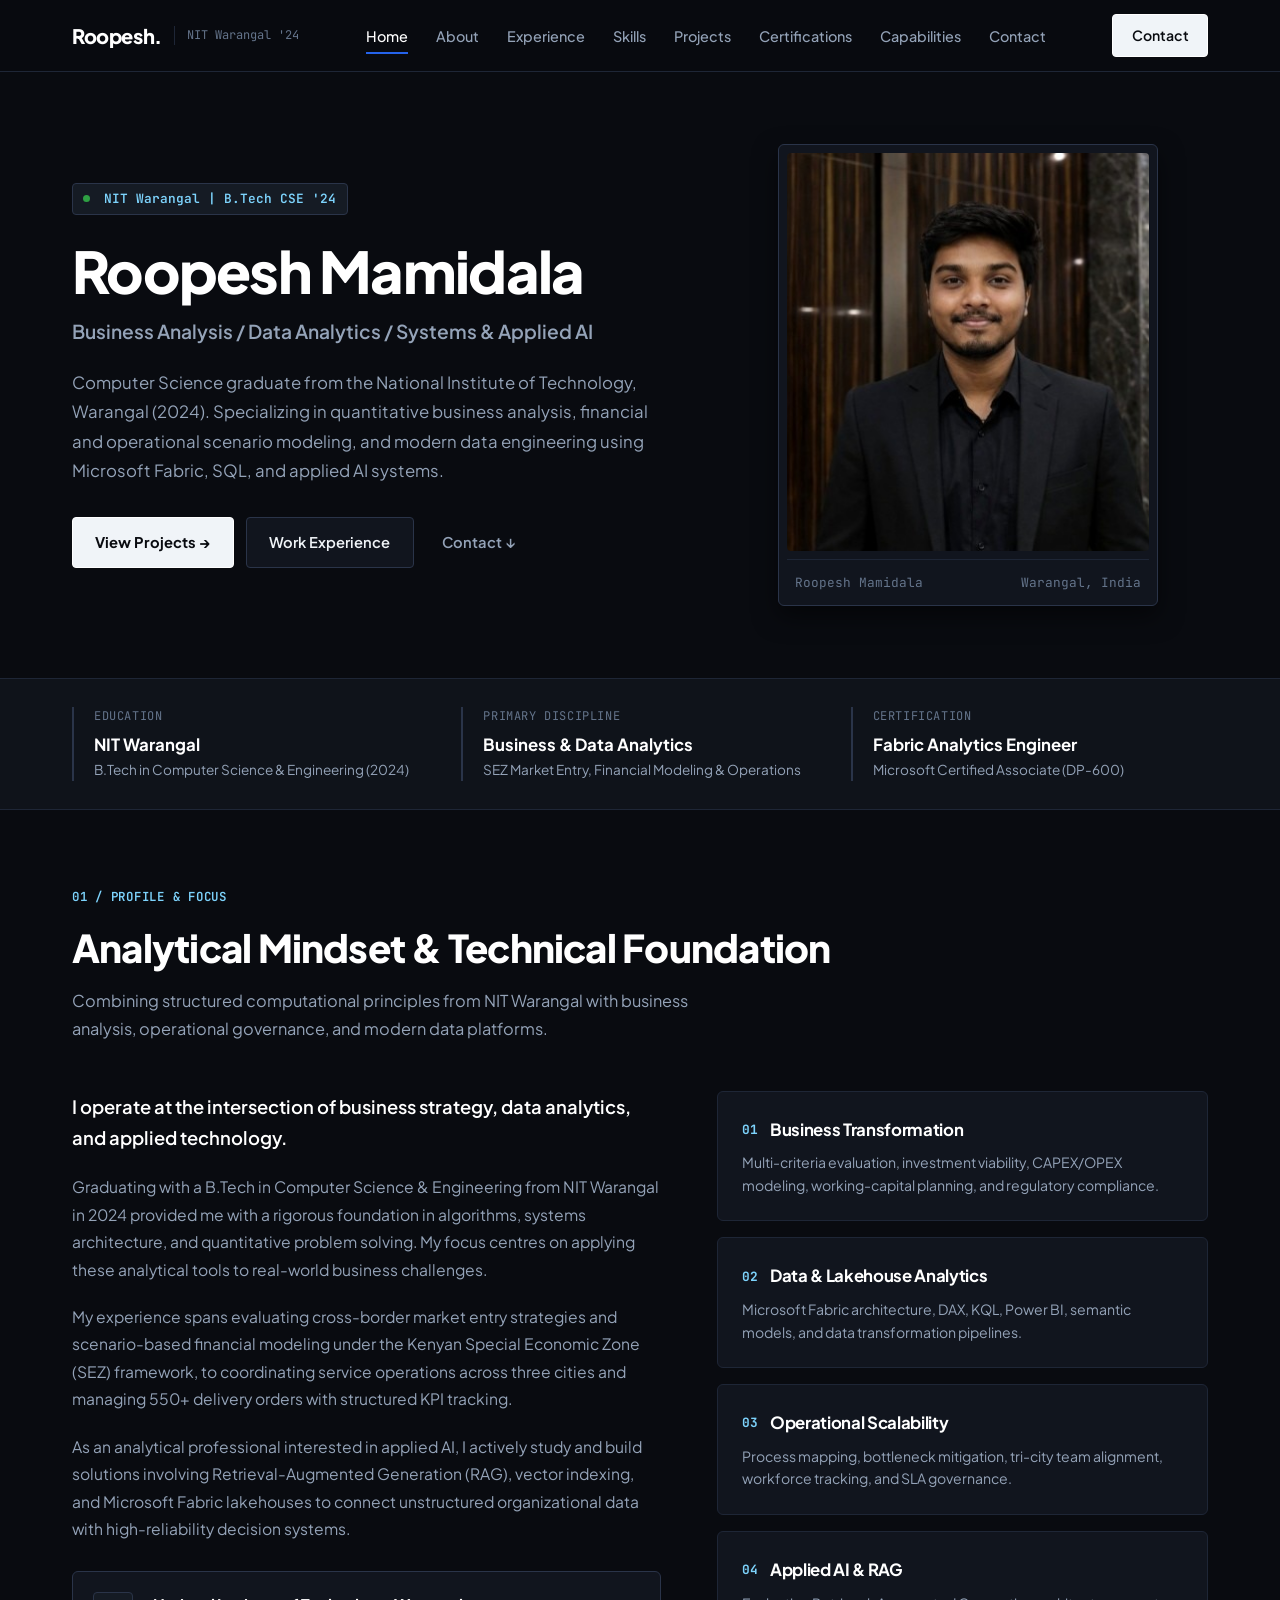
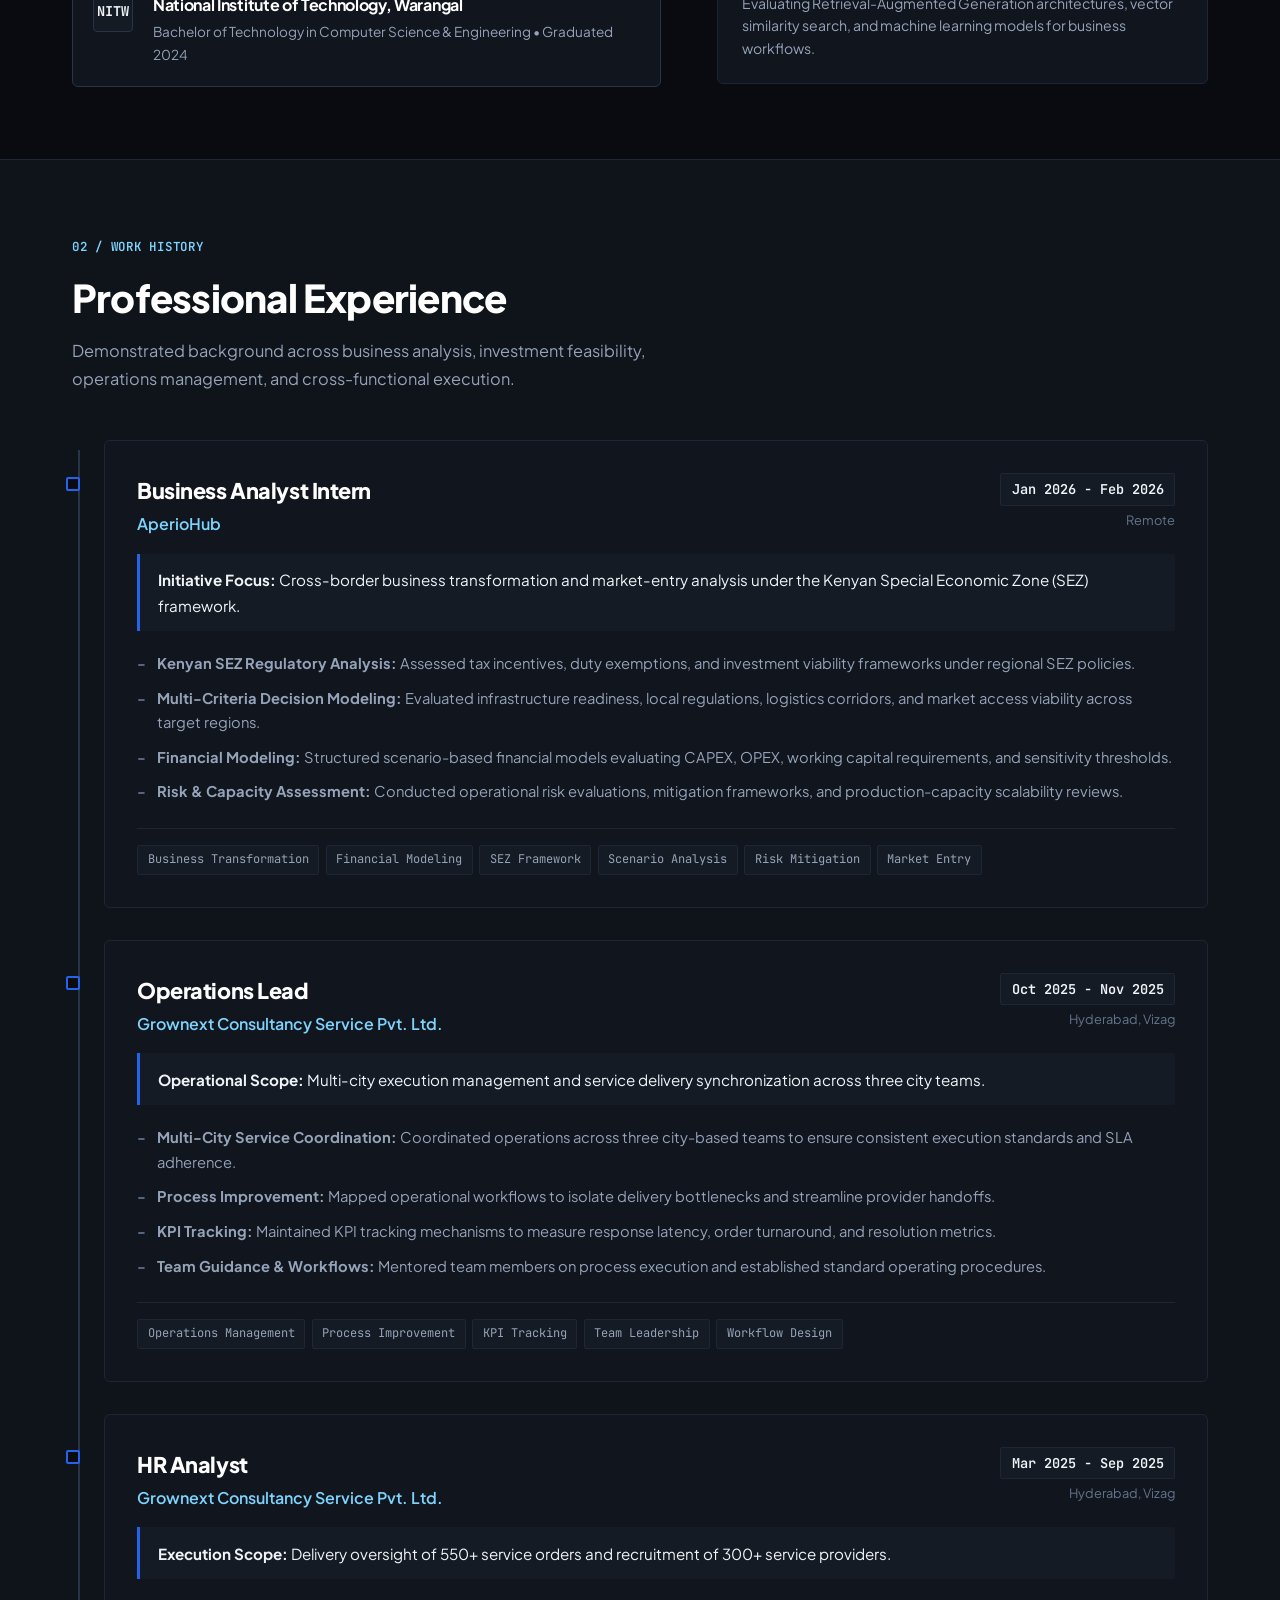
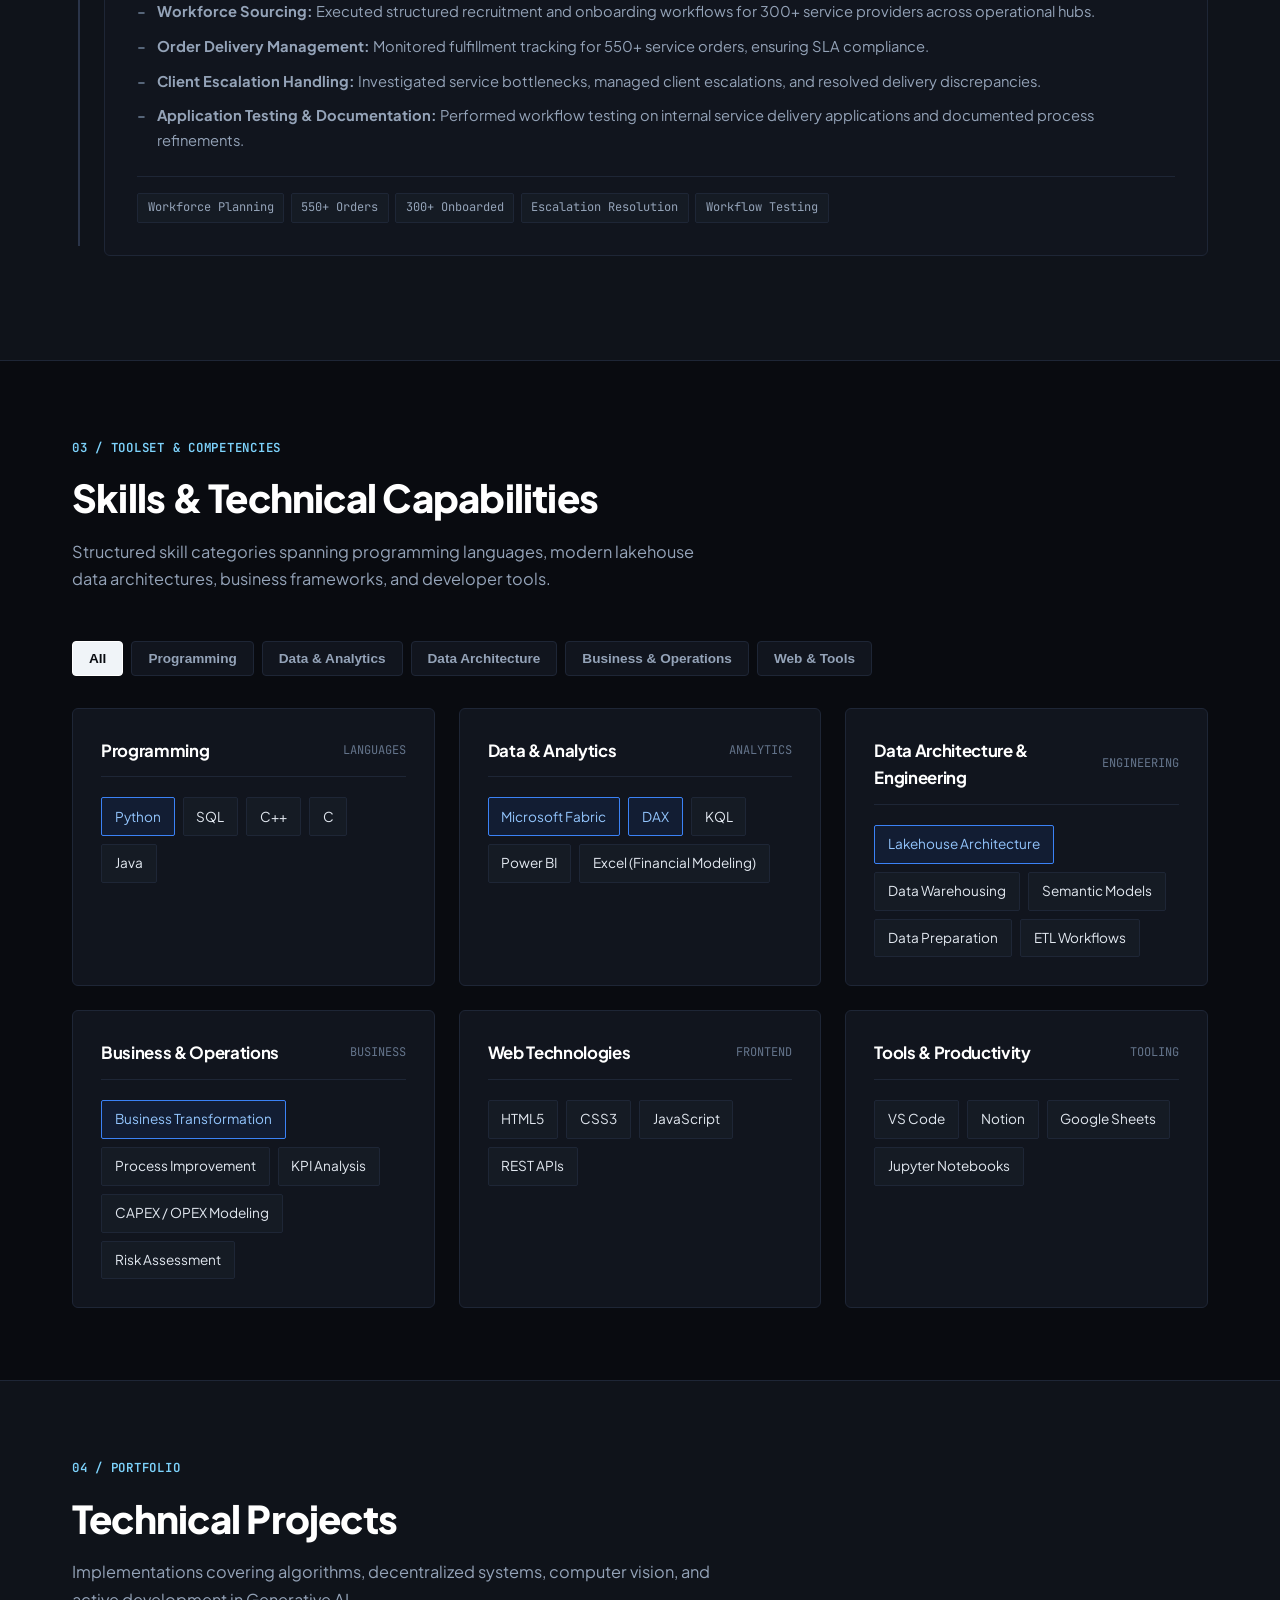
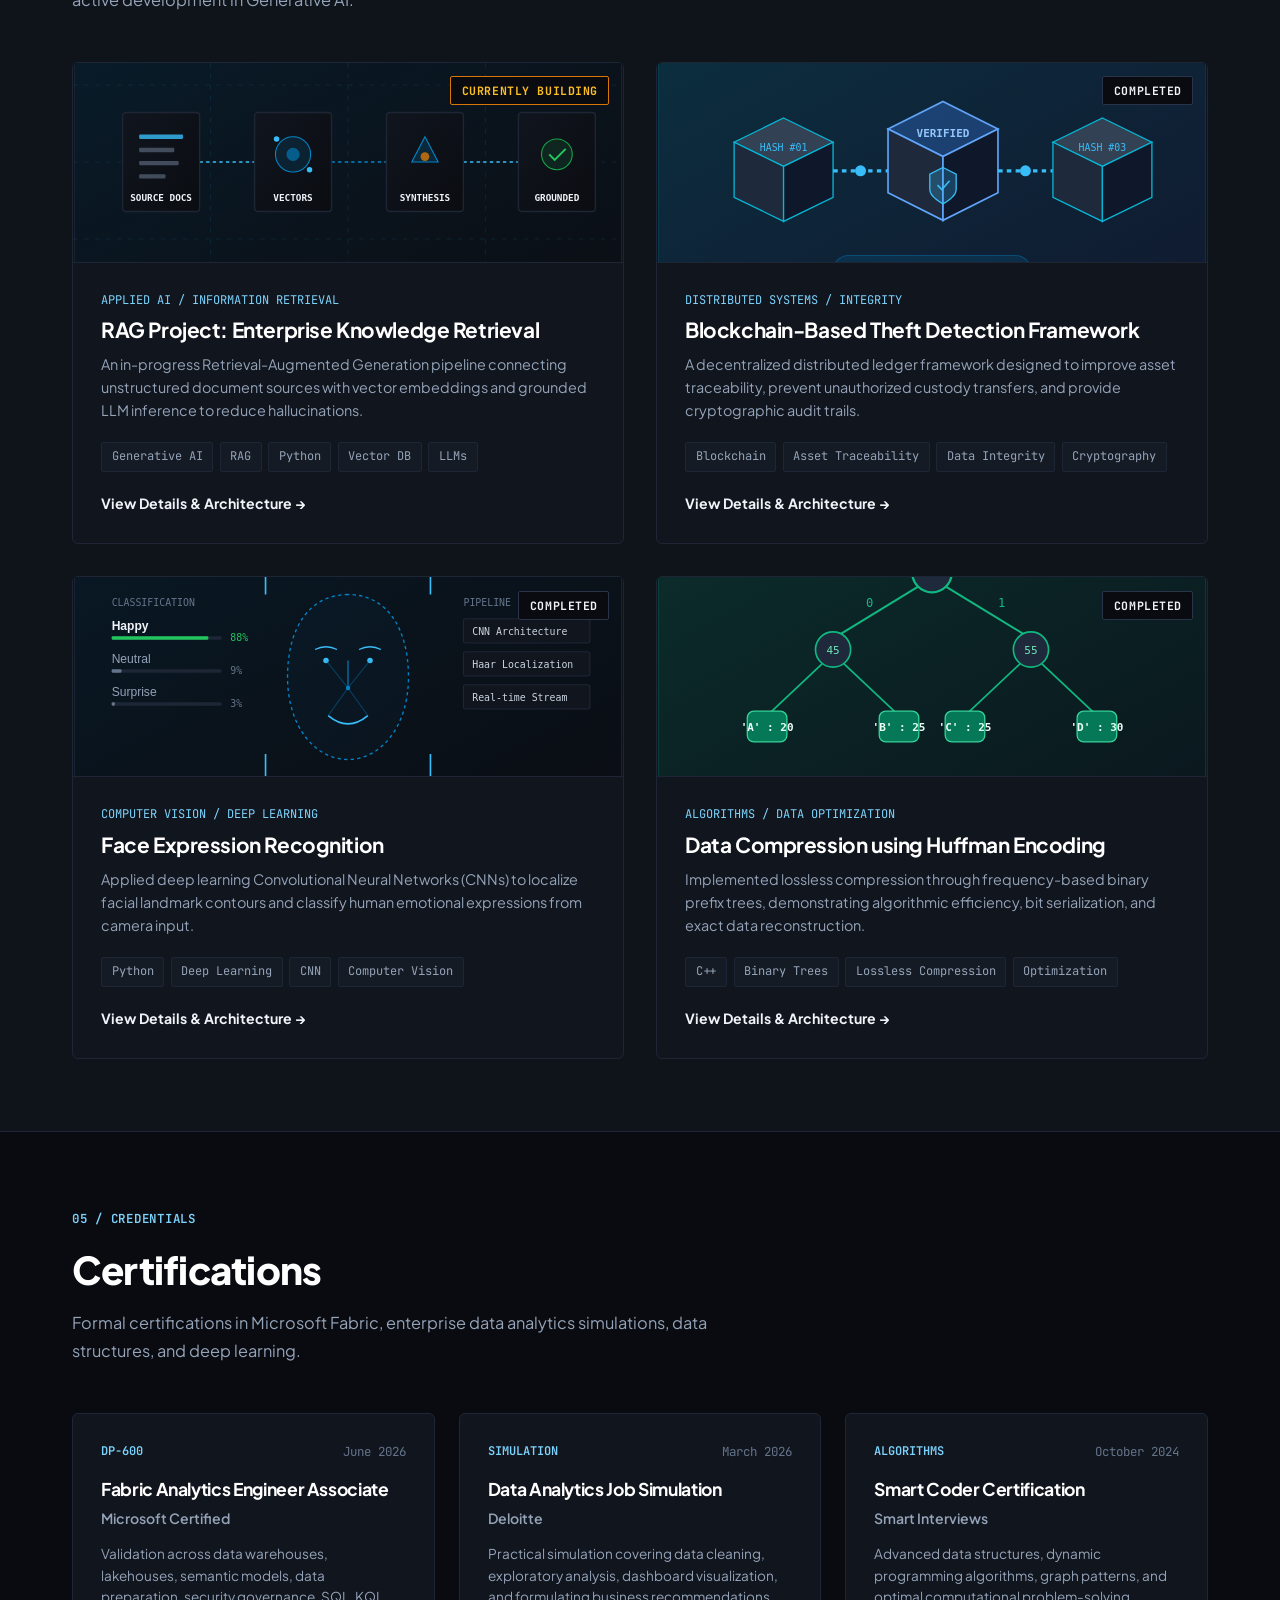
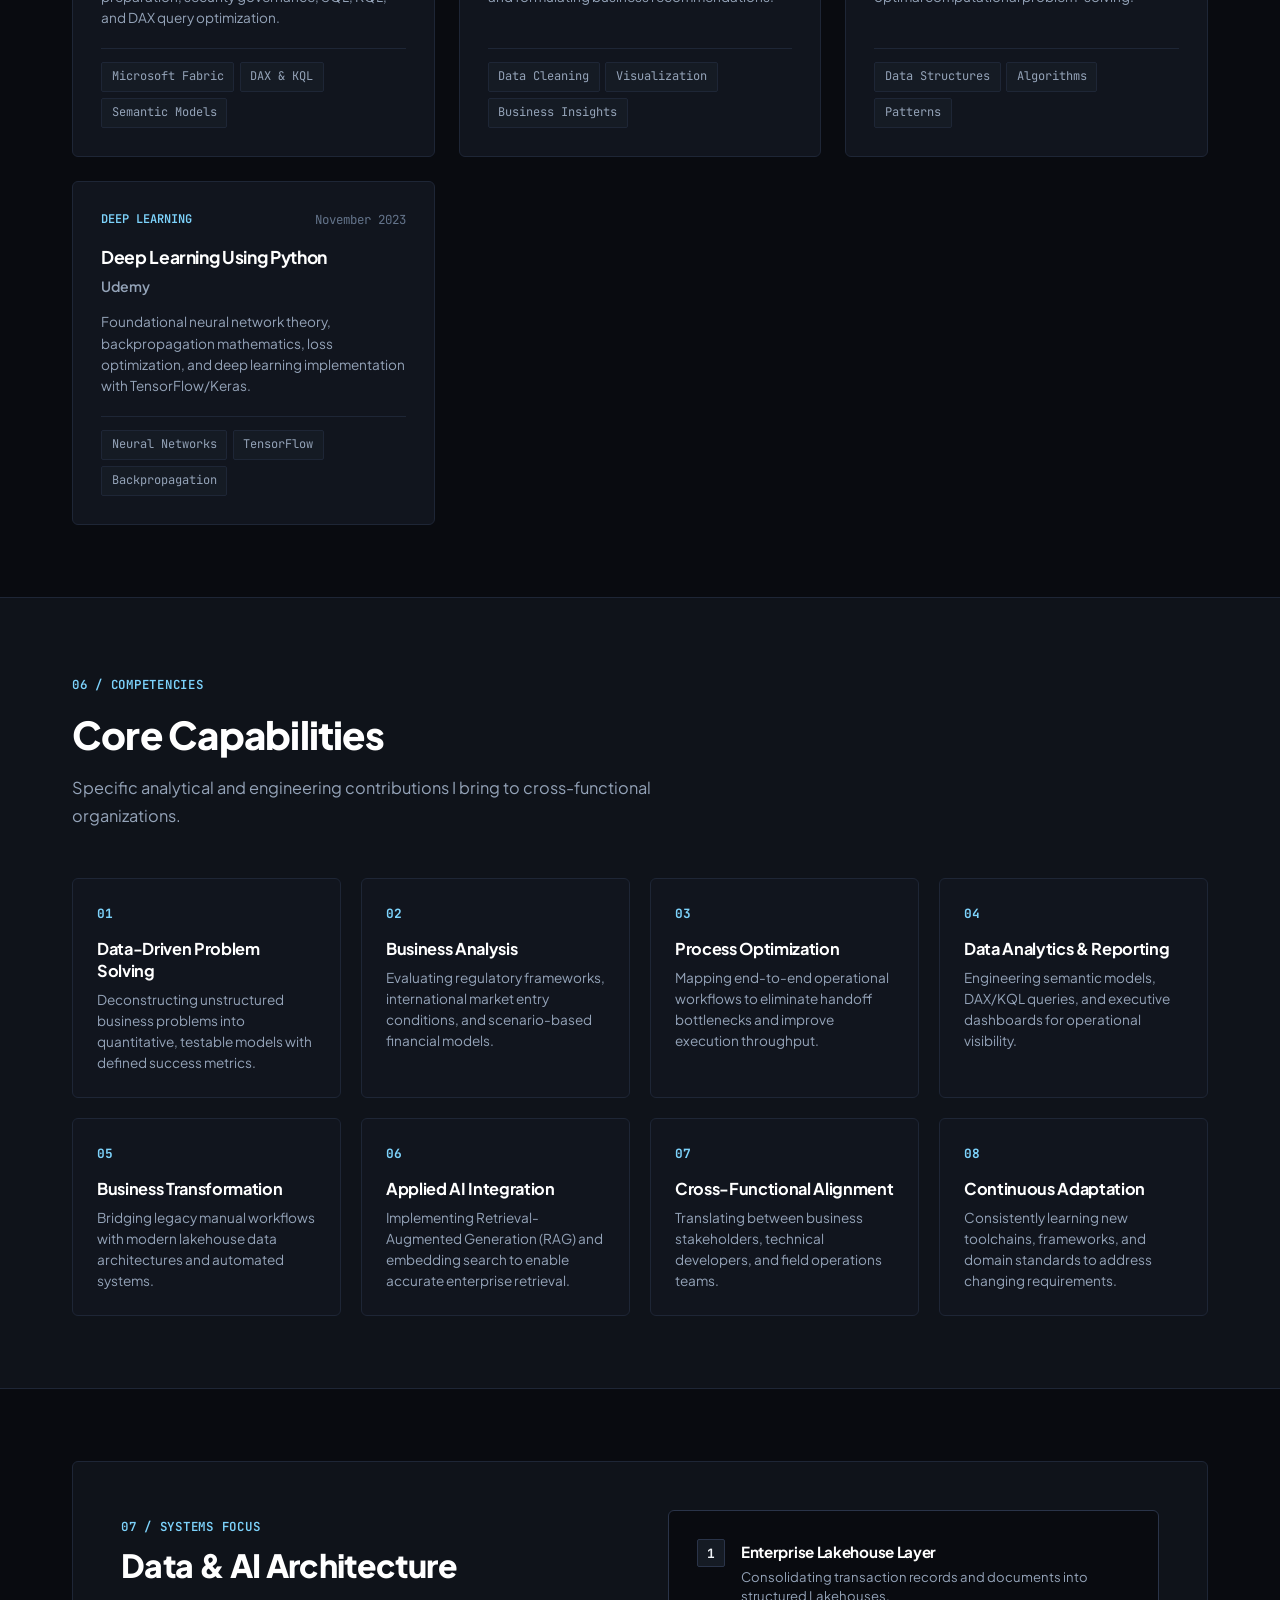
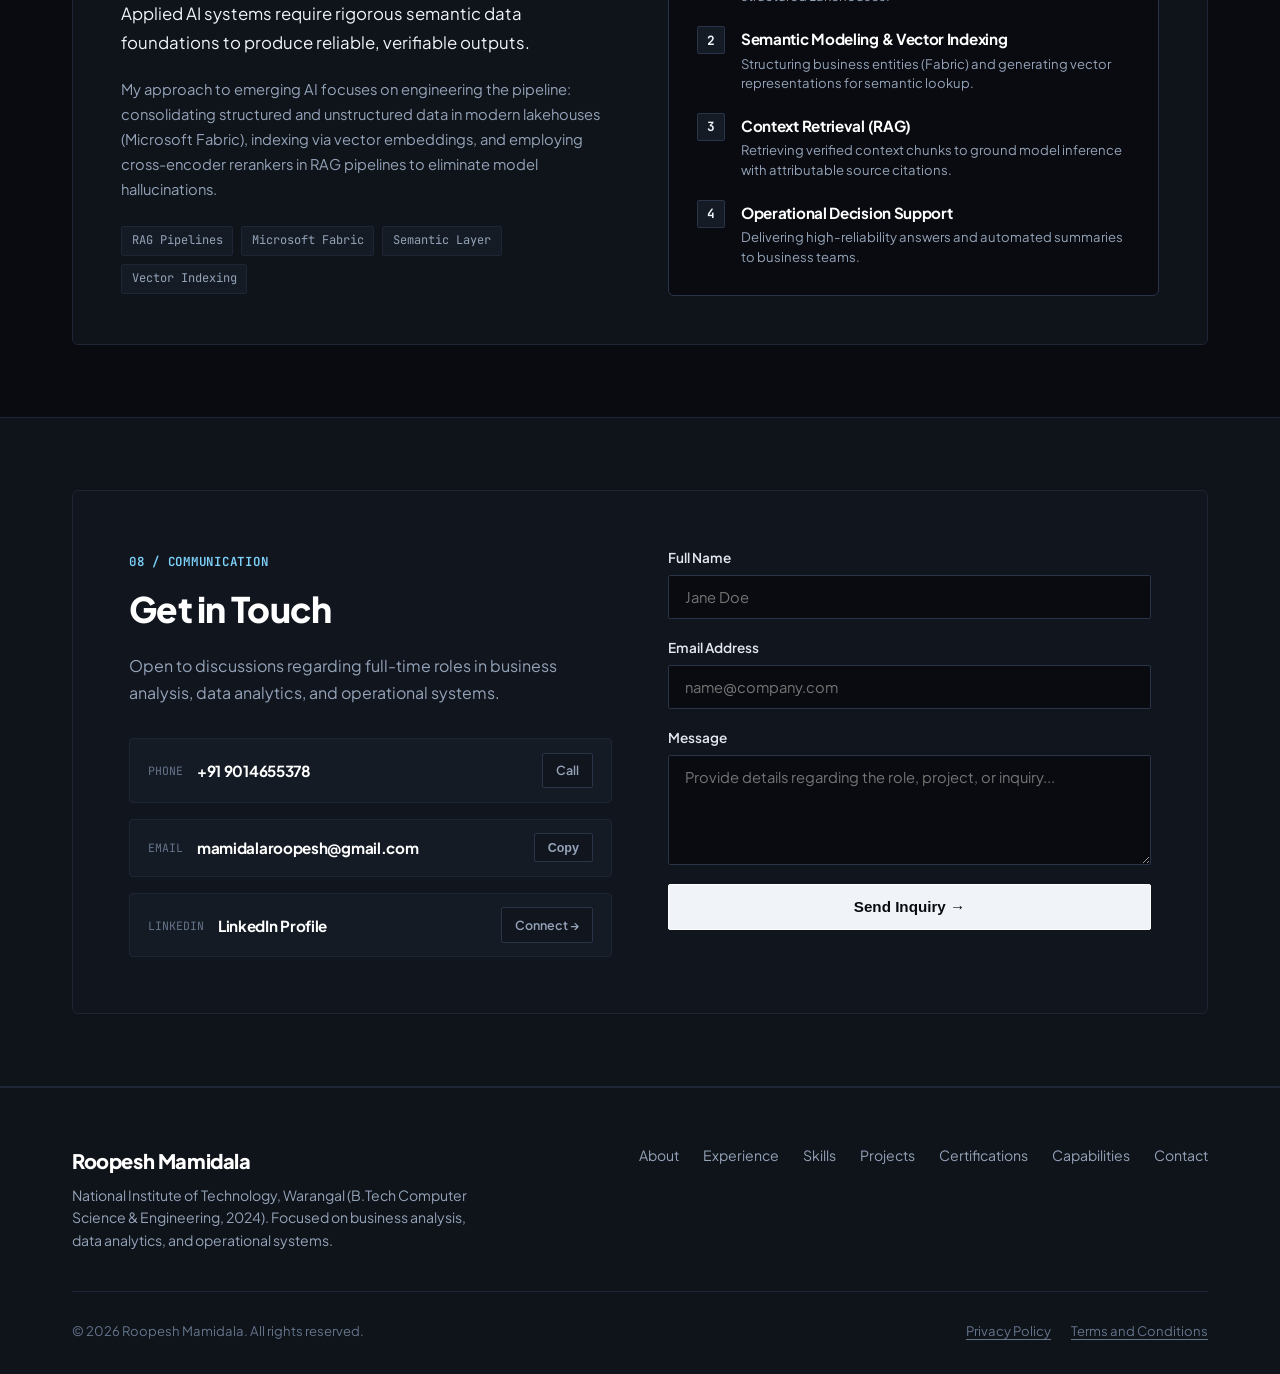
==== commit c45a82f2: "Refactor portfolio to sober technical design system; add legal pages, favicon, and eliminate vibe-co" ====
--- a/index.html
+++ b/index.html
@@ -3,16 +3,16 @@
 <head>
   <meta charset="UTF-8" />
   <meta name="viewport" content="width=device-width, initial-scale=1.0" />
-  <title>Roopesh Mamidala — Business • Data • Technology • AI</title>
-  <meta name="description" content="Portfolio of Roopesh Mamidala, Computer Science graduate from NIT Warangal. Specializing at the intersection of Business Analysis, Data Analytics, Technology, and AI." />
+  <title>Roopesh Mamidala | Business Analysis, Data Systems & AI</title>
+  <meta name="description" content="Portfolio of Roopesh Mamidala, Computer Science graduate from NIT Warangal. Analytical professional operating across business analysis, data analytics, and applied AI." />
   
   <!-- Favicon -->
-  <link rel="icon" type="image/svg+xml" href="data:image/svg+xml,<svg xmlns='http://www.w3.org/2000/svg' viewBox='0 0 100 100'><text y='.9em' font-size='90'>⚡</text></svg>" />
+  <link rel="icon" type="image/svg+xml" href="assets/favicon.svg" />
 
   <!-- Google Web Fonts -->
   <link rel="preconnect" href="https://fonts.googleapis.com" />
   <link rel="preconnect" href="https://fonts.gstatic.com" crossorigin />
-  <link href="https://fonts.googleapis.com/css2?family=Cormorant+Garamond:ital,wght@1,400;1,600&family=JetBrains+Mono:wght@400;500;600;700&family=Outfit:wght@600;700;800;900&family=Plus+Jakarta+Sans:wght@300;400;500;600;700;800&family=Syne:wght@700;800&display=swap" rel="stylesheet" />
+  <link href="https://fonts.googleapis.com/css2?family=JetBrains+Mono:wght@400;500;600;700&family=Plus+Jakarta+Sans:wght@400;500;600;700;800&display=swap" rel="stylesheet" />
 
   <!-- Stylesheets -->
   <link rel="stylesheet" href="css/animations.css" />
@@ -20,17 +20,13 @@
 </head>
 <body>
 
-  <!-- Ambient Lighting Accents -->
-  <div class="ambient-halo-1"></div>
-  <div class="ambient-halo-2"></div>
-
   <!-- ==========================================================================
-       Header & Sticky Navigation
+       Header & Navigation
        ========================================================================== -->
   <header class="site-header" id="header">
     <div class="container nav-container">
       <a href="#hero" class="brand-logo" aria-label="Roopesh Mamidala Home">
-        <span class="brand-name">Roopesh<span>.</span></span>
+        <span class="brand-name">Roopesh.</span>
         <span class="brand-meta">NIT Warangal '24</span>
       </a>
 
@@ -42,14 +38,16 @@
           <li><a href="#skills" class="nav-link">Skills</a></li>
           <li><a href="#projects" class="nav-link">Projects</a></li>
           <li><a href="#certifications" class="nav-link">Certifications</a></li>
-          <li><a href="#ai-focus" class="nav-link">AI Focus</a></li>
+          <li><a href="#capabilities" class="nav-link">Capabilities</a></li>
           <li><a href="#contact" class="nav-link">Contact</a></li>
         </ul>
       </nav>
 
-      <div style="display: flex; align-items: center; gap: 1rem;">
-        <a href="#contact" class="nav-cta-btn">Let's Connect</a>
-        <button class="mobile-toggle-btn" aria-label="Open Mobile Menu" aria-expanded="false">☰</button>
+      <div style="display: flex; align-items: center; gap: 0.75rem;">
+        <a href="#contact" class="nav-cta-btn">Contact</a>
+        <button class="mobile-toggle-btn" aria-label="Open Mobile Menu" aria-expanded="false">
+          <svg width="18" height="18" viewBox="0 0 24 24" fill="none" stroke="currentColor" stroke-width="2" stroke-linecap="round"><line x1="3" y1="6" x2="21" y2="6"></line><line x1="3" y1="12" x2="21" y2="12"></line><line x1="3" y1="18" x2="21" y2="18"></line></svg>
+        </button>
       </div>
     </div>
 
@@ -61,88 +59,59 @@
       <a href="#skills" class="nav-link">Skills</a>
       <a href="#projects" class="nav-link">Projects</a>
       <a href="#certifications" class="nav-link">Certifications</a>
-      <a href="#ai-focus" class="nav-link">AI Focus</a>
+      <a href="#capabilities" class="nav-link">Capabilities</a>
       <a href="#contact" class="nav-link">Contact</a>
-      <a href="#contact" class="nav-cta-btn" style="text-align: center; justify-content: center; margin-top: 1rem;">Get In Touch</a>
+      <a href="#contact" class="nav-cta-btn" style="text-align: center; justify-content: center; margin-top: 0.5rem;">Contact</a>
     </div>
   </header>
 
   <main>
     <!-- ==========================================================================
-         Hero Section (Editorial Reference Layout + Dark Tech Glow)
+         Hero Section
          ========================================================================== -->
     <section class="hero-section" id="hero">
       <div class="container hero-grid">
-        <!-- Left Content -->
+        <!-- Content -->
         <div class="hero-content">
-          <!-- Status Pill -->
-          <div class="hero-status-pill animate-float-1">
-            <span class="live-indicator"></span>
-            <span>Available for Opportunities &bull; Business &bull; Data &bull; AI</span>
-          </div>
-
-          <!-- Editorial Script Accent -->
-          <p class="hero-editorial-lead">Hey there, I'm</p>
-
-          <!-- Executive Display Heading in Natural Title Case -->
+          <div class="hero-kicker-tag">
+            <span class="status-indicator"></span>
+            <span>NIT Warangal | B.Tech CSE '24</span>
+          </div>
+
           <h1 class="hero-main-title">
             Roopesh Mamidala
           </h1>
 
-          <!-- Intersection Positioning -->
-          <div class="hero-positioning-bar">
-            <span class="positioning-chip">Business</span>
-            <span class="positioning-sep">&bull;</span>
-            <span class="positioning-chip">Data</span>
-            <span class="positioning-sep">&bull;</span>
-            <span class="positioning-chip">Technology</span>
-            <span class="positioning-sep">&bull;</span>
-            <span class="positioning-chip" style="color: var(--accent-amber);">AI</span>
-          </div>
-
-          <!-- Concise Bio Lead -->
+          <div class="hero-subtitle">
+            Business Analysis / Data Analytics / Systems & Applied AI
+          </div>
+
           <p class="hero-bio-lead">
-            Computer Science graduate from <strong>National Institute of Technology, Warangal (2024)</strong>. 
-            Blending analytical problem-solving, financial and operational modeling, and business transformation 
-            with modern data architectures and an active passion for Generative AI.
+            Computer Science graduate from the National Institute of Technology, Warangal (2024). 
+            Specializing in quantitative business analysis, financial and operational scenario modeling, 
+            and modern data engineering using Microsoft Fabric, SQL, and applied AI systems.
           </p>
 
-          <!-- CTAs -->
           <div class="hero-cta-group">
             <a href="#projects" class="btn-primary">
-              <span>View My Work</span>
-              <span>&rarr;</span>
+              View Projects &rarr;
             </a>
-            <a href="#about" class="btn-secondary">
-              About Me
+            <a href="#experience" class="btn-secondary">
+              Work Experience
             </a>
             <a href="#contact" class="btn-subtle">
-              Get In Touch &darr;
+              Contact &darr;
             </a>
           </div>
         </div>
 
-        <!-- Right Visual / Portrait Area (Editorial Halo & Subtle Ambient Lighting) -->
+        <!-- Real Portrait Photo -->
         <div class="hero-visual-container">
-          <!-- Background Ambient Aura Glow -->
-          <div class="hero-ambient-aura"></div>
-
-          <div class="hero-visual-card">
-            <!-- Modern Framed Portrait -->
-            <div class="hero-portrait-frame">
-              <img src="assets/images/roopesh-portrait.jpg" alt="Roopesh Mamidala" class="hero-portrait-img" />
-              <div class="hero-portrait-overlay"></div>
-            </div>
-            
-            <!-- Floating Data Badges -->
-            <div class="floating-chip top-right animate-float-2">
-              <div class="chip-value" style="color: var(--accent-cyan);">SEZ</div>
-              <div class="chip-label">Market Entry & Feasibility</div>
-            </div>
-
-            <div class="floating-chip bottom-left animate-float-1">
-              <div class="chip-value" style="color: #fbbf24;">DP-600</div>
-              <div class="chip-label">Fabric Analytics Engineer</div>
+          <div class="hero-portrait-frame">
+            <img src="assets/images/roopesh-portrait.jpg" alt="Roopesh Mamidala - Formal Portrait" class="hero-portrait-img" />
+            <div class="hero-portrait-caption">
+              <span>Roopesh Mamidala</span>
+              <span>Warangal, India</span>
             </div>
           </div>
         </div>
@@ -150,102 +119,103 @@
     </section>
 
     <!-- ==========================================================================
-         Metrics & Impact Strip (Editorial Impact Callouts)
+         Key Credentials & Facts Banner (Factual, Understated)
          ========================================================================== -->
-    <div class="metrics-strip">
-      <div class="container metrics-grid">
-        <div class="metric-item reveal-on-scroll delay-1">
-          <div class="metric-number">NITW '24</div>
-          <div class="metric-label">B.Tech Computer Science</div>
-          <div class="metric-sub">NIT Warangal CSE Foundation</div>
-        </div>
-        <div class="metric-item reveal-on-scroll delay-2">
-          <div class="metric-number" style="color: var(--accent-cyan);">SEZ</div>
-          <div class="metric-label">Market Entry Framework</div>
-          <div class="metric-sub">Financial & Feasibility Modeling</div>
-        </div>
-        <div class="metric-item reveal-on-scroll delay-3">
-          <div class="metric-number" style="color: #a78bfa;">550+</div>
-          <div class="metric-label">Service Orders Delivered</div>
-          <div class="metric-sub">Multi-City Operations & KPI Control</div>
-        </div>
-        <div class="metric-item reveal-on-scroll delay-4">
-          <div class="metric-number" style="color: var(--accent-amber);">300+</div>
-          <div class="metric-label">Providers Onboarded</div>
-          <div class="metric-sub">Scalable Workforce & Logistics</div>
+    <div class="credentials-banner">
+      <div class="container credentials-grid">
+        <div class="credential-item">
+          <div class="credential-label">Education</div>
+          <div class="credential-title">NIT Warangal</div>
+          <div class="credential-sub">B.Tech in Computer Science & Engineering (2024)</div>
+        </div>
+        <div class="credential-item">
+          <div class="credential-label">Primary Discipline</div>
+          <div class="credential-title">Business & Data Analytics</div>
+          <div class="credential-sub">SEZ Market Entry, Financial Modeling & Operations</div>
+        </div>
+        <div class="credential-item">
+          <div class="credential-label">Certification</div>
+          <div class="credential-title">Fabric Analytics Engineer</div>
+          <div class="credential-sub">Microsoft Certified Associate (DP-600)</div>
         </div>
       </div>
     </div>
 
     <!-- ==========================================================================
-         About Me Section
+         About Section
          ========================================================================== -->
     <section class="section-wrapper" id="about">
       <div class="container">
-        <div class="section-header reveal-on-scroll">
-          <span class="section-tag">01 // Profile & Journey</span>
-          <h2 class="section-title">Bridging Strategy & Technology</h2>
+        <div class="section-header">
+          <span class="section-tag">01 / Profile & Focus</span>
+          <h2 class="section-title">Analytical Mindset & Technical Foundation</h2>
           <p class="section-subtitle">
-            A Computer Science graduate combining structured computational rigor with real-world business acumen, data analytics, and continuous AI exploration.
+            Combining structured computational principles from NIT Warangal with business analysis, operational governance, and modern data platforms.
           </p>
         </div>
 
         <div class="about-grid">
-          <!-- Narrative Left Column -->
-          <div class="about-narrative reveal-on-scroll">
+          <div class="about-narrative">
             <p class="narrative-lead">
-              I operate at the convergence of <strong style="color: #ffffff;">business strategy</strong>, <strong style="color: var(--accent-cyan);">data analytics</strong>, and <strong style="color: var(--accent-amber);">emerging artificial intelligence</strong>.
+              I operate at the intersection of business strategy, data analytics, and applied technology.
             </p>
             <p class="narrative-text">
-              Graduating with a <strong>B.Tech in Computer Science & Engineering from NIT Warangal in 2024</strong>, my training instilled a first-principles approach to systems, algorithms, and computational efficiency. However, my passion quickly broadened beyond traditional isolated code into how technology unlocks measurable business transformation.
+              Graduating with a B.Tech in Computer Science & Engineering from NIT Warangal in 2024 provided me with a rigorous foundation in algorithms, systems architecture, and quantitative problem solving. My focus centres on applying these analytical tools to real-world business challenges.
             </p>
             <p class="narrative-text">
-              From evaluating <strong>cross-border market entry strategies</strong> and scenario-based financial modeling under the Kenyan SEZ framework, to orchestrating <strong>550+ multi-city operational deliveries</strong>, I bring an analytical, data-first mindset to complex problems.
+              My experience spans evaluating cross-border market entry strategies and scenario-based financial modeling under the Kenyan Special Economic Zone (SEZ) framework, to coordinating service operations across three cities and managing 550+ delivery orders with structured KPI tracking.
             </p>
             <p class="narrative-text">
-              As an active <strong>AI enthusiast</strong>, I am continuously learning and experimenting with Generative AI, Retrieval-Augmented Generation (RAG), and modern analytics architectures (Microsoft Fabric Lakehouses & semantic models) to bridge human workflows with intelligent systems.
+              As an analytical professional interested in applied AI, I actively study and build solutions involving Retrieval-Augmented Generation (RAG), vector indexing, and Microsoft Fabric lakehouses to connect unstructured organizational data with high-reliability decision systems.
             </p>
 
             <div class="academic-badge">
-              <div class="icon-box">🏛️</div>
+              <div class="icon-box">NITW</div>
               <div class="academic-badge-info">
                 <h4>National Institute of Technology, Warangal</h4>
-                <p>B.Tech, Computer Science & Engineering &bull; Graduated 2024</p>
-              </div>
-            </div>
-          </div>
-
-          <!-- 4 Core Strategic Pillars Right Column -->
+                <p>Bachelor of Technology in Computer Science & Engineering &bull; Graduated 2024</p>
+              </div>
+            </div>
+          </div>
+
           <div class="about-pillars-grid">
-            <div class="pillar-card reveal-on-scroll delay-1">
-              <div class="pillar-icon">📊</div>
-              <h3 class="pillar-title">Business Transformation</h3>
+            <div class="pillar-card">
+              <div class="pillar-header">
+                <span class="pillar-index">01</span>
+                <h3 class="pillar-title">Business Transformation</h3>
+              </div>
               <p class="pillar-desc">
-                Multi-criteria market evaluation, CAPEX/OPEX modeling, working-capital planning, and risk mitigation for international growth.
-              </p>
-            </div>
-
-            <div class="pillar-card reveal-on-scroll delay-2">
-              <div class="pillar-icon">⚡</div>
-              <h3 class="pillar-title">Data & Lakehouse Analytics</h3>
+                Multi-criteria evaluation, investment viability, CAPEX/OPEX modeling, working-capital planning, and regulatory compliance.
+              </p>
+            </div>
+
+            <div class="pillar-card">
+              <div class="pillar-header">
+                <span class="pillar-index">02</span>
+                <h3 class="pillar-title">Data & Lakehouse Analytics</h3>
+              </div>
               <p class="pillar-desc">
-                Proficient with Microsoft Fabric, DAX, KQL, Power BI, and Lakehouse architectures to turn raw data into high-confidence intelligence.
-              </p>
-            </div>
-
-            <div class="pillar-card reveal-on-scroll delay-3">
-              <div class="pillar-icon">🔄</div>
-              <h3 class="pillar-title">Operational Scalability</h3>
+                Microsoft Fabric architecture, DAX, KQL, Power BI, semantic models, and data transformation pipelines.
+              </p>
+            </div>
+
+            <div class="pillar-card">
+              <div class="pillar-header">
+                <span class="pillar-index">03</span>
+                <h3 class="pillar-title">Operational Scalability</h3>
+              </div>
               <p class="pillar-desc">
-                Bottleneck identification, workflow automation, tri-city team coordination, and KPI governance that drove 550+ completed service orders.
-              </p>
-            </div>
-
-            <div class="pillar-card reveal-on-scroll delay-4">
-              <div class="pillar-icon">🤖</div>
-              <h3 class="pillar-title">Generative AI Exploration</h3>
+                Process mapping, bottleneck mitigation, tri-city team alignment, workforce tracking, and SLA governance.
+              </p>
+            </div>
+
+            <div class="pillar-card">
+              <div class="pillar-header">
+                <span class="pillar-index">04</span>
+                <h3 class="pillar-title">Applied AI & RAG</h3>
+              </div>
               <p class="pillar-desc">
-                Actively building and experimenting with RAG pipelines, vector search, LLM integrations, and modern deep-learning paradigms.
+                Evaluating Retrieval-Augmented Generation architectures, vector similarity search, and machine learning models for business workflows.
               </p>
             </div>
           </div>
@@ -254,21 +224,21 @@
     </section>
 
     <!-- ==========================================================================
-         Experience Section (Interactive Timeline)
+         Experience Section
          ========================================================================== -->
-    <section class="section-wrapper" id="experience" style="background: rgba(14, 18, 27, 0.3);">
+    <section class="section-wrapper" id="experience" style="background: var(--bg-secondary);">
       <div class="container">
-        <div class="section-header reveal-on-scroll">
-          <span class="section-tag">02 // Career Trajectory</span>
+        <div class="section-header">
+          <span class="section-tag">02 / Work History</span>
           <h2 class="section-title">Professional Experience</h2>
           <p class="section-subtitle">
-            Demonstrated impact across business transformation, strategic modeling, operations management, and cross-functional leadership.
+            Demonstrated background across business analysis, investment feasibility, operations management, and cross-functional execution.
           </p>
         </div>
 
         <div class="experience-timeline">
           <!-- Role 1: AperioHub -->
-          <div class="timeline-card reveal-on-scroll delay-1">
+          <div class="timeline-card">
             <div class="timeline-node"></div>
             <div class="timeline-header">
               <div class="timeline-role-info">
@@ -276,34 +246,34 @@
                 <div class="timeline-company">AperioHub</div>
               </div>
               <div class="timeline-meta">
-                <span class="timeline-date">Jan 2026 – Feb 2026</span>
+                <span class="timeline-date">Jan 2026 - Feb 2026</span>
                 <span class="timeline-location">Remote</span>
               </div>
             </div>
 
             <div class="timeline-highlight-box">
-              <strong>Key Initiative:</strong> Strategic market-entry analysis and investment feasibility under the Kenyan SEZ framework.
+              <strong>Initiative Focus:</strong> Cross-border business transformation and market-entry analysis under the Kenyan Special Economic Zone (SEZ) framework.
             </div>
 
             <ul class="timeline-bullets">
               <li>
-                <strong>Kenyan SEZ Framework Analysis:</strong> Evaluated regulatory incentives, duty exemptions, and investment viability under Special Economic Zone (SEZ) policies.
-              </li>
-              <li>
-                <strong>Multi-Criteria Evaluation:</strong> Synthesized multi-dimensional decision models covering infrastructure availability, local regulatory constraints, supply-chain logistics, and regional market accessibility.
-              </li>
-              <li>
-                <strong>Financial & Scenario Modeling:</strong> Constructed comprehensive scenario-based financial models encompassing CAPEX, OPEX, working capital requirements, and sensitivity thresholds.
-              </li>
-              <li>
-                <strong>Risk & Capacity Assessment:</strong> Conducted rigorous risk analysis and mitigation planning alongside operational scalability and production-capacity feasibility studies.
+                <strong>Kenyan SEZ Regulatory Analysis:</strong> Assessed tax incentives, duty exemptions, and investment viability frameworks under regional SEZ policies.
+              </li>
+              <li>
+                <strong>Multi-Criteria Decision Modeling:</strong> Evaluated infrastructure readiness, local regulations, logistics corridors, and market access viability across target regions.
+              </li>
+              <li>
+                <strong>Financial Modeling:</strong> Structured scenario-based financial models evaluating CAPEX, OPEX, working capital requirements, and sensitivity thresholds.
+              </li>
+              <li>
+                <strong>Risk & Capacity Assessment:</strong> Conducted operational risk evaluations, mitigation frameworks, and production-capacity scalability reviews.
               </li>
             </ul>
 
             <div class="timeline-tag-row">
               <span class="tag-badge">Business Transformation</span>
               <span class="tag-badge">Financial Modeling</span>
-              <span class="tag-badge">SEZ Policy</span>
+              <span class="tag-badge">SEZ Framework</span>
               <span class="tag-badge">Scenario Analysis</span>
               <span class="tag-badge">Risk Mitigation</span>
               <span class="tag-badge">Market Entry</span>
@@ -311,7 +281,7 @@
           </div>
 
           <!-- Role 2: Grownext Operations Lead -->
-          <div class="timeline-card grownext reveal-on-scroll delay-2">
+          <div class="timeline-card">
             <div class="timeline-node"></div>
             <div class="timeline-header">
               <div class="timeline-role-info">
@@ -319,41 +289,41 @@
                 <div class="timeline-company">Grownext Consultancy Service Pvt. Ltd.</div>
               </div>
               <div class="timeline-meta">
-                <span class="timeline-date">Oct 2025 – Nov 2025</span>
+                <span class="timeline-date">Oct 2025 - Nov 2025</span>
                 <span class="timeline-location">Hyderabad, Vizag</span>
               </div>
             </div>
 
-            <div class="timeline-highlight-box" style="background: rgba(129, 140, 248, 0.06); border-left-color: var(--accent-indigo);">
-              <strong>Core Responsibility:</strong> Multi-city execution governance and service delivery synchronization across 3 municipal hubs.
+            <div class="timeline-highlight-box">
+              <strong>Operational Scope:</strong> Multi-city execution management and service delivery synchronization across three city teams.
             </div>
 
             <ul class="timeline-bullets">
               <li>
-                <strong>Multi-City Service Coordination:</strong> Aligned operations across three city-based teams, maintaining consistent SLA adherence and resource balance.
-              </li>
-              <li>
-                <strong>Process Improvement & Bottleneck Elimination:</strong> Mapped end-to-end service delivery workflows to pinpoint operational bottlenecks, cutting handoff latency.
-              </li>
-              <li>
-                <strong>KPI Tracking & Performance Governance:</strong> Established structured KPI dashboards tracking response times, resolution rates, and client satisfaction metrics.
-              </li>
-              <li>
-                <strong>Mentorship & Workflow Execution:</strong> Led daily standups, mentored team associates, and established standardized operational playbooks.
+                <strong>Multi-City Service Coordination:</strong> Coordinated operations across three city-based teams to ensure consistent execution standards and SLA adherence.
+              </li>
+              <li>
+                <strong>Process Improvement:</strong> Mapped operational workflows to isolate delivery bottlenecks and streamline provider handoffs.
+              </li>
+              <li>
+                <strong>KPI Tracking:</strong> Maintained KPI tracking mechanisms to measure response latency, order turnaround, and resolution metrics.
+              </li>
+              <li>
+                <strong>Team Guidance & Workflows:</strong> Mentored team members on process execution and established standard operating procedures.
               </li>
             </ul>
 
             <div class="timeline-tag-row">
               <span class="tag-badge">Operations Management</span>
-              <span class="tag-badge">Process Optimization</span>
+              <span class="tag-badge">Process Improvement</span>
               <span class="tag-badge">KPI Tracking</span>
               <span class="tag-badge">Team Leadership</span>
-              <span class="tag-badge">SLA Governance</span>
+              <span class="tag-badge">Workflow Design</span>
             </div>
           </div>
 
           <!-- Role 3: Grownext HR Analyst -->
-          <div class="timeline-card grownext reveal-on-scroll delay-3">
+          <div class="timeline-card">
             <div class="timeline-node"></div>
             <div class="timeline-header">
               <div class="timeline-role-info">
@@ -361,35 +331,35 @@
                 <div class="timeline-company">Grownext Consultancy Service Pvt. Ltd.</div>
               </div>
               <div class="timeline-meta">
-                <span class="timeline-date">Mar 2025 – Sep 2025</span>
+                <span class="timeline-date">Mar 2025 - Sep 2025</span>
                 <span class="timeline-location">Hyderabad, Vizag</span>
               </div>
             </div>
 
-            <div class="timeline-highlight-box" style="background: rgba(16, 185, 129, 0.06); border-left-color: var(--accent-emerald);">
-              <strong>Operational Volume:</strong> Orchestrated delivery of 550+ service orders and recruitment of 300+ service providers.
+            <div class="timeline-highlight-box">
+              <strong>Execution Scope:</strong> Delivery oversight of 550+ service orders and recruitment of 300+ service providers.
             </div>
 
             <ul class="timeline-bullets">
               <li>
-                <strong>Workforce Planning & Scaled Recruitment:</strong> Directed recruitment campaigns and structured onboarding pipelines for 300+ specialized service providers.
-              </li>
-              <li>
-                <strong>Fulfillment of 550+ Service Orders:</strong> Maintained high delivery fidelity and tracked workforce performance metrics against client SLAs.
-              </li>
-              <li>
-                <strong>Client Escalation Management:</strong> Interfaced directly with stakeholders to resolve critical service bottlenecks, improving client retention.
-              </li>
-              <li>
-                <strong>Application Workflow Testing:</strong> Spearheaded functional user-acceptance testing (UAT) on internal service coordination applications and documented SOPs.
+                <strong>Workforce Sourcing:</strong> Executed structured recruitment and onboarding workflows for 300+ service providers across operational hubs.
+              </li>
+              <li>
+                <strong>Order Delivery Management:</strong> Monitored fulfillment tracking for 550+ service orders, ensuring SLA compliance.
+              </li>
+              <li>
+                <strong>Client Escalation Handling:</strong> Investigated service bottlenecks, managed client escalations, and resolved delivery discrepancies.
+              </li>
+              <li>
+                <strong>Application Testing & Documentation:</strong> Performed workflow testing on internal service delivery applications and documented process refinements.
               </li>
             </ul>
 
             <div class="timeline-tag-row">
               <span class="tag-badge">Workforce Planning</span>
-              <span class="tag-badge">550+ Service Orders</span>
+              <span class="tag-badge">550+ Orders</span>
               <span class="tag-badge">300+ Onboarded</span>
-              <span class="tag-badge">Escalation Management</span>
+              <span class="tag-badge">Escalation Resolution</span>
               <span class="tag-badge">Workflow Testing</span>
             </div>
           </div>
@@ -398,52 +368,33 @@
     </section>
 
     <!-- ==========================================================================
-         Skills & Expertise Ecosystem
+         Skills Section
          ========================================================================== -->
     <section class="section-wrapper" id="skills">
       <div class="container">
-        <div class="section-header reveal-on-scroll">
-          <span class="section-tag">03 // Technical & Analytical Arsenal</span>
-          <h2 class="section-title">Skills & Expertise Ecosystem</h2>
+        <div class="section-header">
+          <span class="section-tag">03 / Toolset & Competencies</span>
+          <h2 class="section-title">Skills & Technical Capabilities</h2>
           <p class="section-subtitle">
-            An interconnected spectrum spanning systems programming, modern data engineering, business consulting frameworks, and emerging AI.
+            Structured skill categories spanning programming languages, modern lakehouse data architectures, business frameworks, and developer tools.
           </p>
         </div>
 
-        <!-- Personal Differentiator Callout Card -->
-        <div class="skills-callout-card reveal-on-scroll">
-          <div class="callout-content">
-            <h3>
-              <span>⚡</span> Key Personal Differentiator
-            </h3>
-            <p>
-              <strong>AI Enthusiast &bull; Continuous Learner &bull; Exploring Emerging Technologies.</strong> 
-              Driven by curiosity for breakthrough architectures, from agentic systems and vector search to Microsoft Fabric semantic modeling.
-            </p>
-          </div>
-          <div class="callout-badge">
-            <span class="live-indicator-amber"></span>
-            <span>Always Experimenting</span>
-          </div>
-        </div>
-
-        <!-- Category Filter Tabs -->
-        <div class="filter-tabs reveal-on-scroll">
-          <button class="filter-btn active" data-filter="all">All Disciplines</button>
+        <div class="filter-tabs">
+          <button class="filter-btn active" data-filter="all">All</button>
           <button class="filter-btn" data-filter="programming">Programming</button>
           <button class="filter-btn" data-filter="data">Data & Analytics</button>
-          <button class="filter-btn" data-filter="architecture">Data Engineering / Architecture</button>
-          <button class="filter-btn" data-filter="business">Business & Consulting</button>
-          <button class="filter-btn" data-filter="web">Web & Productivity</button>
-        </div>
-
-        <!-- Category Cards Grid -->
+          <button class="filter-btn" data-filter="architecture">Data Architecture</button>
+          <button class="filter-btn" data-filter="business">Business & Operations</button>
+          <button class="filter-btn" data-filter="web">Web & Tools</button>
+        </div>
+
         <div class="skills-grid">
-          <!-- Card 1: Programming -->
-          <div class="skill-category-card reveal-on-scroll delay-1" data-category="programming">
+          <!-- Programming -->
+          <div class="skill-category-card" data-category="programming">
             <div class="category-card-header">
-              <div class="category-card-icon">💻</div>
-              <h4>Programming Languages</h4>
+              <h4>Programming</h4>
+              <span class="category-card-code">LANGUAGES</span>
             </div>
             <div class="category-skill-items">
               <span class="skill-chip featured">Python</span>
@@ -454,41 +405,41 @@
             </div>
           </div>
 
-          <!-- Card 2: Data & Analytics -->
-          <div class="skill-category-card reveal-on-scroll delay-2" data-category="data">
+          <!-- Data & Analytics -->
+          <div class="skill-category-card" data-category="data">
             <div class="category-card-header">
-              <div class="category-card-icon" style="color: var(--accent-amber);">📈</div>
               <h4>Data & Analytics</h4>
+              <span class="category-card-code">ANALYTICS</span>
             </div>
             <div class="category-skill-items">
               <span class="skill-chip featured">Microsoft Fabric</span>
               <span class="skill-chip featured">DAX</span>
               <span class="skill-chip">KQL</span>
               <span class="skill-chip">Power BI</span>
-              <span class="skill-chip">Advanced Excel</span>
-            </div>
-          </div>
-
-          <!-- Card 3: Data Engineering & Architecture -->
-          <div class="skill-category-card reveal-on-scroll delay-3" data-category="architecture">
+              <span class="skill-chip">Excel (Financial Modeling)</span>
+            </div>
+          </div>
+
+          <!-- Data Architecture -->
+          <div class="skill-category-card" data-category="architecture">
             <div class="category-card-header">
-              <div class="category-card-icon" style="color: #c084fc;">🏛️</div>
               <h4>Data Architecture & Engineering</h4>
+              <span class="category-card-code">ENGINEERING</span>
             </div>
             <div class="category-skill-items">
               <span class="skill-chip featured">Lakehouse Architecture</span>
               <span class="skill-chip">Data Warehousing</span>
               <span class="skill-chip">Semantic Models</span>
               <span class="skill-chip">Data Preparation</span>
-              <span class="skill-chip">ETL / Data Pipelines</span>
-            </div>
-          </div>
-
-          <!-- Card 4: Business & Consulting -->
-          <div class="skill-category-card reveal-on-scroll delay-4" data-category="business">
+              <span class="skill-chip">ETL Workflows</span>
+            </div>
+          </div>
+
+          <!-- Business & Consulting -->
+          <div class="skill-category-card" data-category="business">
             <div class="category-card-header">
-              <div class="category-card-icon" style="color: var(--accent-emerald);">🎯</div>
-              <h4>Business & Consulting</h4>
+              <h4>Business & Operations</h4>
+              <span class="category-card-code">BUSINESS</span>
             </div>
             <div class="category-skill-items">
               <span class="skill-chip featured">Business Transformation</span>
@@ -499,25 +450,25 @@
             </div>
           </div>
 
-          <!-- Card 5: Web Technologies -->
-          <div class="skill-category-card reveal-on-scroll delay-1" data-category="web">
+          <!-- Web Technologies -->
+          <div class="skill-category-card" data-category="web">
             <div class="category-card-header">
-              <div class="category-card-icon">🌐</div>
               <h4>Web Technologies</h4>
+              <span class="category-card-code">FRONTEND</span>
             </div>
             <div class="category-skill-items">
               <span class="skill-chip">HTML5</span>
               <span class="skill-chip">CSS3</span>
               <span class="skill-chip">JavaScript</span>
-              <span class="skill-chip">RESTful APIs</span>
-            </div>
-          </div>
-
-          <!-- Card 6: Productivity & Tools -->
-          <div class="skill-category-card reveal-on-scroll delay-2" data-category="web">
+              <span class="skill-chip">REST APIs</span>
+            </div>
+          </div>
+
+          <!-- Tools -->
+          <div class="skill-category-card" data-category="web">
             <div class="category-card-header">
-              <div class="category-card-icon">🛠️</div>
-              <h4>Productivity & Tools</h4>
+              <h4>Tools & Productivity</h4>
+              <span class="category-card-code">TOOLING</span>
             </div>
             <div class="category-skill-items">
               <span class="skill-chip">VS Code</span>
@@ -531,33 +482,32 @@
     </section>
 
     <!-- ==========================================================================
-         Projects / Portfolio Section
+         Projects Section
          ========================================================================== -->
-    <section class="section-wrapper" id="projects" style="background: rgba(14, 18, 27, 0.3);">
+    <section class="section-wrapper" id="projects" style="background: var(--bg-secondary);">
       <div class="container">
-        <div class="section-header reveal-on-scroll">
-          <span class="section-tag">04 // Featured Implementations</span>
-          <h2 class="section-title">Projects & Innovation</h2>
+        <div class="section-header">
+          <span class="section-tag">04 / Portfolio</span>
+          <h2 class="section-title">Technical Projects</h2>
           <p class="section-subtitle">
-            Highlighting algorithmic problem solving, decentralized systems, computer vision, and active Generative AI engineering.
+            Implementations covering algorithms, decentralized systems, computer vision, and active development in Generative AI.
           </p>
         </div>
 
         <div class="projects-grid">
-          <!-- Project 1: RAG Project (Dedicated "Currently Building" Card) -->
-          <div class="project-card reveal-on-scroll delay-1" data-project-id="rag-project">
+          <!-- Project 1: RAG -->
+          <div class="project-card" data-project-id="rag-project">
             <div class="project-thumbnail-wrapper">
               <img src="assets/images/rag-architecture.svg" alt="RAG Architecture Diagram" />
               <div class="project-status-badge in-progress">
-                <span class="live-indicator-amber"></span>
-                <span>CURRENTLY BUILDING</span>
+                CURRENTLY BUILDING
               </div>
             </div>
             <div class="project-content">
-              <span class="project-category-meta">Generative AI &bull; Semantic Search</span>
-              <h3 class="project-title">RAG Project — Enterprise Knowledge Retrieval</h3>
+              <span class="project-category-meta">Applied AI / Information Retrieval</span>
+              <h3 class="project-title">RAG Project: Enterprise Knowledge Retrieval</h3>
               <p class="project-desc">
-                An evolving Generative AI project implementing Retrieval-Augmented Generation to connect unstructured enterprise documents with high-dimensional vector embeddings and context-grounded LLM inference.
+                An in-progress Retrieval-Augmented Generation pipeline connecting unstructured document sources with vector embeddings and grounded LLM inference to reduce hallucinations.
               </p>
               <div class="project-tech-tags">
                 <span class="tag-badge">Generative AI</span>
@@ -567,25 +517,24 @@
                 <span class="tag-badge">LLMs</span>
               </div>
               <div class="project-action-link">
-                <span>Explore Architecture & Details</span>
-                <span>&rarr;</span>
-              </div>
-            </div>
-          </div>
-
-          <!-- Project 2: Blockchain Theft Detection -->
-          <div class="project-card reveal-on-scroll delay-2" data-project-id="blockchain-theft">
+                <span>View Details & Architecture &rarr;</span>
+              </div>
+            </div>
+          </div>
+
+          <!-- Project 2: Blockchain -->
+          <div class="project-card" data-project-id="blockchain-theft">
             <div class="project-thumbnail-wrapper">
-              <img src="assets/images/blockchain-system.svg" alt="Blockchain Framework Diagram" />
+              <img src="assets/images/blockchain-system.svg" alt="Blockchain System Diagram" />
               <div class="project-status-badge">
-                <span>COMPLETED</span>
+                COMPLETED
               </div>
             </div>
             <div class="project-content">
-              <span class="project-category-meta">Decentralized Systems &bull; Security</span>
+              <span class="project-category-meta">Distributed Systems / Integrity</span>
               <h3 class="project-title">Blockchain-Based Theft Detection Framework</h3>
               <p class="project-desc">
-                A decentralized blockchain architecture designed to dramatically improve physical asset traceability, ensure tamper-resistant custody logs, and cryptographically validate transaction workflows.
+                A decentralized distributed ledger framework designed to improve asset traceability, prevent unauthorized custody transfers, and provide cryptographic audit trails.
               </p>
               <div class="project-tech-tags">
                 <span class="tag-badge">Blockchain</span>
@@ -594,25 +543,24 @@
                 <span class="tag-badge">Cryptography</span>
               </div>
               <div class="project-action-link">
-                <span>Explore Architecture & Details</span>
-                <span>&rarr;</span>
-              </div>
-            </div>
-          </div>
-
-          <!-- Project 3: Face Expression Recognition -->
-          <div class="project-card reveal-on-scroll delay-3" data-project-id="facial-expression-ai">
+                <span>View Details & Architecture &rarr;</span>
+              </div>
+            </div>
+          </div>
+
+          <!-- Project 3: Vision AI -->
+          <div class="project-card" data-project-id="facial-expression-ai">
             <div class="project-thumbnail-wrapper">
-              <img src="assets/images/vision-ai.svg" alt="Vision AI Facial Detection" />
+              <img src="assets/images/vision-ai.svg" alt="Face Expression Recognition Diagram" />
               <div class="project-status-badge">
-                <span>COMPLETED</span>
+                COMPLETED
               </div>
             </div>
             <div class="project-content">
-              <span class="project-category-meta">Computer Vision &bull; Deep Learning</span>
+              <span class="project-category-meta">Computer Vision / Deep Learning</span>
               <h3 class="project-title">Face Expression Recognition</h3>
               <p class="project-desc">
-                Applied machine learning and deep convolutional neural networks (CNNs) to accurately localize facial landmarks and interpret nuanced human emotions in real time.
+                Applied deep learning Convolutional Neural Networks (CNNs) to localize facial landmark contours and classify human emotional expressions from camera input.
               </p>
               <div class="project-tech-tags">
                 <span class="tag-badge">Python</span>
@@ -621,25 +569,24 @@
                 <span class="tag-badge">Computer Vision</span>
               </div>
               <div class="project-action-link">
-                <span>Explore Architecture & Details</span>
-                <span>&rarr;</span>
-              </div>
-            </div>
-          </div>
-
-          <!-- Project 4: Huffman Compression -->
-          <div class="project-card reveal-on-scroll delay-4" data-project-id="huffman-compression">
+                <span>View Details & Architecture &rarr;</span>
+              </div>
+            </div>
+          </div>
+
+          <!-- Project 4: Huffman -->
+          <div class="project-card" data-project-id="huffman-compression">
             <div class="project-thumbnail-wrapper">
-              <img src="assets/images/compression-tree.svg" alt="Huffman Binary Tree" />
+              <img src="assets/images/compression-tree.svg" alt="Huffman Tree Diagram" />
               <div class="project-status-badge">
-                <span>COMPLETED</span>
+                COMPLETED
               </div>
             </div>
             <div class="project-content">
-              <span class="project-category-meta">Algorithms &bull; Data Optimization</span>
+              <span class="project-category-meta">Algorithms / Data Optimization</span>
               <h3 class="project-title">Data Compression using Huffman Encoding</h3>
               <p class="project-desc">
-                Engineered lossless compression utilizing binary-tree optimization and frequency-based entropy coding, demonstrating optimal algorithmic efficiency and bit-level serialization.
+                Implemented lossless compression through frequency-based binary prefix trees, demonstrating algorithmic efficiency, bit serialization, and exact data reconstruction.
               </p>
               <div class="project-tech-tags">
                 <span class="tag-badge">C++</span>
@@ -648,8 +595,7 @@
                 <span class="tag-badge">Optimization</span>
               </div>
               <div class="project-action-link">
-                <span>Explore Architecture & Details</span>
-                <span>&rarr;</span>
+                <span>View Details & Architecture &rarr;</span>
               </div>
             </div>
           </div>
@@ -662,83 +608,83 @@
          ========================================================================== -->
     <section class="section-wrapper" id="certifications">
       <div class="container">
-        <div class="section-header reveal-on-scroll">
-          <span class="section-tag">05 // Continuous Upskilling</span>
-          <h2 class="section-title">Certifications & Credentials</h2>
+        <div class="section-header">
+          <span class="section-tag">05 / Credentials</span>
+          <h2 class="section-title">Certifications</h2>
           <p class="section-subtitle">
-            Formal validation in modern lakehouse analytics, business consulting simulations, algorithmic patterns, and deep learning.
+            Formal certifications in Microsoft Fabric, enterprise data analytics simulations, data structures, and deep learning.
           </p>
         </div>
 
         <div class="certifications-grid">
-          <!-- Cert 1: Microsoft Fabric -->
-          <div class="cert-card reveal-on-scroll delay-1">
+          <!-- Cert 1 -->
+          <div class="cert-card">
             <div class="cert-issuer-badge">
-              <div class="cert-logo-icon">☁️</div>
+              <span class="cert-code">DP-600</span>
               <span class="cert-date">June 2026</span>
             </div>
-            <h3 class="cert-title">Microsoft Certified: Fabric Analytics Engineer Associate</h3>
-            <div class="cert-issuer">Microsoft &bull; DP-600</div>
+            <h3 class="cert-title">Fabric Analytics Engineer Associate</h3>
+            <div class="cert-issuer">Microsoft Certified</div>
             <p class="cert-desc">
-              Demonstrated enterprise expertise across analytical assets, semantic models, data warehouses, lakehouses, data preparation, role-based security, SQL, KQL, and DAX query optimization.
+              Validation across data warehouses, lakehouses, semantic models, data preparation, security governance, SQL, KQL, and DAX query optimization.
             </p>
             <div class="cert-tags">
-              <span class="tag-badge">Lakehouses</span>
+              <span class="tag-badge">Microsoft Fabric</span>
               <span class="tag-badge">DAX & KQL</span>
               <span class="tag-badge">Semantic Models</span>
             </div>
           </div>
 
-          <!-- Cert 2: Deloitte Simulation -->
-          <div class="cert-card reveal-on-scroll delay-2">
+          <!-- Cert 2 -->
+          <div class="cert-card">
             <div class="cert-issuer-badge">
-              <div class="cert-logo-icon" style="color: var(--accent-emerald);">💼</div>
+              <span class="cert-code">SIMULATION</span>
               <span class="cert-date">March 2026</span>
             </div>
             <h3 class="cert-title">Data Analytics Job Simulation</h3>
             <div class="cert-issuer">Deloitte</div>
             <p class="cert-desc">
-              Practical exposure to real-world corporate data hygiene, exploratory data analysis, dashboard design, and translating complex analytics into actionable executive business recommendations.
+              Practical simulation covering data cleaning, exploratory analysis, dashboard visualization, and formulating business recommendations.
             </p>
             <div class="cert-tags">
               <span class="tag-badge">Data Cleaning</span>
               <span class="tag-badge">Visualization</span>
-              <span class="tag-badge">Executive Insights</span>
-            </div>
-          </div>
-
-          <!-- Cert 3: Smart Coder -->
-          <div class="cert-card reveal-on-scroll delay-3">
+              <span class="tag-badge">Business Insights</span>
+            </div>
+          </div>
+
+          <!-- Cert 3 -->
+          <div class="cert-card">
             <div class="cert-issuer-badge">
-              <div class="cert-logo-icon" style="color: var(--accent-indigo);">💻</div>
+              <span class="cert-code">ALGORITHMS</span>
               <span class="cert-date">October 2024</span>
             </div>
             <h3 class="cert-title">Smart Coder Certification</h3>
             <div class="cert-issuer">Smart Interviews</div>
             <p class="cert-desc">
-              Rigorous mastery in advanced data structures, complex graph & dynamic programming algorithms, bit manipulation, and optimal algorithmic design patterns.
+              Advanced data structures, dynamic programming algorithms, graph patterns, and optimal computational problem-solving.
             </p>
             <div class="cert-tags">
               <span class="tag-badge">Data Structures</span>
               <span class="tag-badge">Algorithms</span>
-              <span class="tag-badge">Coding Patterns</span>
-            </div>
-          </div>
-
-          <!-- Cert 4: Deep Learning Python -->
-          <div class="cert-card reveal-on-scroll delay-4">
+              <span class="tag-badge">Patterns</span>
+            </div>
+          </div>
+
+          <!-- Cert 4 -->
+          <div class="cert-card">
             <div class="cert-issuer-badge">
-              <div class="cert-logo-icon" style="color: var(--accent-amber);">🧠</div>
+              <span class="cert-code">DEEP LEARNING</span>
               <span class="cert-date">November 2023</span>
             </div>
-            <h3 class="cert-title">Deep Understanding of Deep Learning Using Python</h3>
+            <h3 class="cert-title">Deep Learning Using Python</h3>
             <div class="cert-issuer">Udemy</div>
             <p class="cert-desc">
-              In-depth mathematical and practical grounding in artificial neural networks (ANNs), backpropagation mechanics, activation functions, and deep learning modeling with TensorFlow and Keras.
+              Foundational neural network theory, backpropagation mathematics, loss optimization, and deep learning implementation with TensorFlow/Keras.
             </p>
             <div class="cert-tags">
               <span class="tag-badge">Neural Networks</span>
-              <span class="tag-badge">TensorFlow / Keras</span>
+              <span class="tag-badge">TensorFlow</span>
               <span class="tag-badge">Backpropagation</span>
             </div>
           </div>
@@ -747,80 +693,80 @@
     </section>
 
     <!-- ==========================================================================
-         What I Bring (Professional Capabilities Matrix)
+         Capabilities Matrix (Strict 8-Point Contributor Competencies)
          ========================================================================== -->
-    <section class="section-wrapper" id="capabilities" style="background: rgba(14, 18, 27, 0.3);">
+    <section class="section-wrapper" id="capabilities" style="background: var(--bg-secondary);">
       <div class="container">
-        <div class="section-header reveal-on-scroll">
-          <span class="section-tag">06 // Professional Contribution</span>
-          <h2 class="section-title">What I Bring</h2>
+        <div class="section-header">
+          <span class="section-tag">06 / Competencies</span>
+          <h2 class="section-title">Core Capabilities</h2>
           <p class="section-subtitle">
-            Core analytical competencies and multidisciplinary contributions I bring to cross-functional teams and high-growth organizations.
+            Specific analytical and engineering contributions I bring to cross-functional organizations.
           </p>
         </div>
 
         <div class="capabilities-grid">
-          <div class="capability-card reveal-on-scroll delay-1">
-            <div class="capability-icon">🎯</div>
+          <div class="capability-card">
+            <div class="capability-index">01</div>
             <h3 class="capability-title">Data-Driven Problem Solving</h3>
             <p class="capability-desc">
-              Structuring ambiguous business problems into measurable, hypothesis-driven analytical models with quantifiable impact metrics.
-            </p>
-          </div>
-
-          <div class="capability-card reveal-on-scroll delay-2">
-            <div class="capability-icon">📊</div>
-            <h3 class="capability-title">Business Analysis & Strategy</h3>
+              Deconstructing unstructured business problems into quantitative, testable models with defined success metrics.
+            </p>
+          </div>
+
+          <div class="capability-card">
+            <div class="capability-index">02</div>
+            <h3 class="capability-title">Business Analysis</h3>
             <p class="capability-desc">
-              Conducting comprehensive market viability, regulatory policy assessment, and financial scenario evaluation for strategic initiatives.
-            </p>
-          </div>
-
-          <div class="capability-card reveal-on-scroll delay-3">
-            <div class="capability-icon">⚙️</div>
-            <h3 class="capability-title">Process Optimization & Operations</h3>
+              Evaluating regulatory frameworks, international market entry conditions, and scenario-based financial models.
+            </p>
+          </div>
+
+          <div class="capability-card">
+            <div class="capability-index">03</div>
+            <h3 class="capability-title">Process Optimization</h3>
             <p class="capability-desc">
-              Deconstructing operational workflows to isolate bottlenecks, streamline provider logistics, and track performance KPIs.
-            </p>
-          </div>
-
-          <div class="capability-card reveal-on-scroll delay-4">
-            <div class="capability-icon">📈</div>
-            <h3 class="capability-title">Data Analytics & Visualization</h3>
+              Mapping end-to-end operational workflows to eliminate handoff bottlenecks and improve execution throughput.
+            </p>
+          </div>
+
+          <div class="capability-card">
+            <div class="capability-index">04</div>
+            <h3 class="capability-title">Data Analytics & Reporting</h3>
             <p class="capability-desc">
-              Building intuitive semantic models, executive dashboards, and DAX/KQL queries that communicate complex insights clearly.
-            </p>
-          </div>
-
-          <div class="capability-card reveal-on-scroll delay-1">
-            <div class="capability-icon">🚀</div>
-            <h3 class="capability-title">Tech-Driven Business Transformation</h3>
+              Engineering semantic models, DAX/KQL queries, and executive dashboards for operational visibility.
+            </p>
+          </div>
+
+          <div class="capability-card">
+            <div class="capability-index">05</div>
+            <h3 class="capability-title">Business Transformation</h3>
             <p class="capability-desc">
-              Connecting legacy business processes with scalable digital architectures, automated workflows, and modern cloud technologies.
-            </p>
-          </div>
-
-          <div class="capability-card reveal-on-scroll delay-2">
-            <div class="capability-icon">🤖</div>
-            <h3 class="capability-title">AI & Emerging Tech Exploration</h3>
+              Bridging legacy manual workflows with modern lakehouse data architectures and automated systems.
+            </p>
+          </div>
+
+          <div class="capability-card">
+            <div class="capability-index">06</div>
+            <h3 class="capability-title">Applied AI Integration</h3>
             <p class="capability-desc">
-              Actively exploring Generative AI, Retrieval-Augmented Generation (RAG), and machine learning applications to augment real-world productivity.
-            </p>
-          </div>
-
-          <div class="capability-card reveal-on-scroll delay-3">
-            <div class="capability-icon">🤝</div>
-            <h3 class="capability-title">Cross-Functional Collaboration</h3>
+              Implementing Retrieval-Augmented Generation (RAG) and embedding search to enable accurate enterprise retrieval.
+            </p>
+          </div>
+
+          <div class="capability-card">
+            <div class="capability-index">07</div>
+            <h3 class="capability-title">Cross-Functional Alignment</h3>
             <p class="capability-desc">
-              Serving as an effective translator between technical developers, data engineers, operations personnel, and business stakeholders.
-            </p>
-          </div>
-
-          <div class="capability-card reveal-on-scroll delay-4">
-            <div class="capability-icon">💡</div>
-            <h3 class="capability-title">Continuous Learning & Adaptability</h3>
+              Translating between business stakeholders, technical developers, and field operations teams.
+            </p>
+          </div>
+
+          <div class="capability-card">
+            <div class="capability-index">08</div>
+            <h3 class="capability-title">Continuous Adaptation</h3>
             <p class="capability-desc">
-              A proactive, curious mindset committed to rapidly mastering cutting-edge toolchains, frameworks, and domain challenges.
+              Consistently learning new toolchains, frameworks, and domain standards to address changing requirements.
             </p>
           </div>
         </div>
@@ -828,65 +774,60 @@
     </section>
 
     <!-- ==========================================================================
-         AI & Technology Focus Section (Dedicated Visual Presence)
+         AI & Systems Focus
          ========================================================================== -->
     <section class="section-wrapper" id="ai-focus">
       <div class="container">
-        <div class="ai-focus-wrapper reveal-on-scroll">
+        <div class="ai-focus-wrapper">
           <div class="ai-focus-grid">
-            <!-- Left Info -->
             <div class="ai-focus-content">
-              <span class="section-tag" style="color: var(--accent-amber);">Dedicated Focus // Horizon 2026</span>
-              <h3>The AI & Modern Data Synergy</h3>
+              <span class="section-tag">07 / Systems Focus</span>
+              <h3>Data & AI Architecture</h3>
               <p class="ai-focus-lead">
-                AI is most potent when anchored in robust, semantic enterprise data. 
-                My focus is understanding how Generative AI can create durable business outcomes.
+                Applied AI systems require rigorous semantic data foundations to produce reliable, verifiable outputs.
               </p>
               <p class="ai-focus-text">
-                Rather than treating AI as a buzzword, I examine how technologies like 
-                <strong>Retrieval-Augmented Generation (RAG)</strong>, vector indexing, and Microsoft Fabric lakehouses converge. 
-                This enables organizations to unlock proprietary knowledge securely while empowering employees with trustworthy intelligence.
-              </p>
-
-              <div style="display: flex; gap: 0.75rem; flex-wrap: wrap;">
-                <span class="tag-badge" style="border-color: rgba(245, 158, 11, 0.4); color: #fbbf24;">RAG Pipelines</span>
-                <span class="tag-badge" style="border-color: rgba(56, 189, 248, 0.4); color: #38bdf8;">Semantic Models</span>
-                <span class="tag-badge" style="border-color: rgba(192, 132, 252, 0.4); color: #c084fc;">Vector Retrieval</span>
-                <span class="tag-badge">Business Grounding</span>
-              </div>
-            </div>
-
-            <!-- Right Visual Architecture Flow -->
+                My approach to emerging AI focuses on engineering the pipeline: consolidating structured and unstructured data in modern lakehouses (Microsoft Fabric), indexing via vector embeddings, and employing cross-encoder rerankers in RAG pipelines to eliminate model hallucinations.
+              </p>
+
+              <div style="display: flex; gap: 0.5rem; flex-wrap: wrap;">
+                <span class="tag-badge">RAG Pipelines</span>
+                <span class="tag-badge">Microsoft Fabric</span>
+                <span class="tag-badge">Semantic Layer</span>
+                <span class="tag-badge">Vector Indexing</span>
+              </div>
+            </div>
+
             <div class="ai-pipeline-diagram">
               <div class="diagram-step">
-                <div class="step-num">01</div>
+                <div class="step-num">1</div>
                 <div class="step-details">
-                  <h5>Enterprise Data & Lakehouse Layer</h5>
-                  <p>Consolidating raw operational telemetry, documents, and transaction databases into structured Lakehouses.</p>
+                  <h5>Enterprise Lakehouse Layer</h5>
+                  <p>Consolidating transaction records and documents into structured Lakehouses.</p>
                 </div>
               </div>
 
               <div class="diagram-step">
-                <div class="step-num" style="background: rgba(129, 140, 248, 0.2); color: #818cf8;">02</div>
+                <div class="step-num">2</div>
                 <div class="step-details">
                   <h5>Semantic Modeling & Vector Indexing</h5>
-                  <p>Transforming enterprise data into semantic models (Fabric) and high-dimensional vector embeddings for similarity lookup.</p>
+                  <p>Structuring business entities (Fabric) and generating vector representations for semantic lookup.</p>
                 </div>
               </div>
 
               <div class="diagram-step">
-                <div class="step-num" style="background: rgba(245, 158, 11, 0.2); color: #fbbf24;">03</div>
+                <div class="step-num">3</div>
                 <div class="step-details">
-                  <h5>Retrieval & Context Synthesis (RAG)</h5>
-                  <p>Retrieving verified context chunks to ground Large Language Models, eliminating hallucinations and ensuring accuracy.</p>
+                  <h5>Context Retrieval (RAG)</h5>
+                  <p>Retrieving verified context chunks to ground model inference with attributable source citations.</p>
                 </div>
               </div>
 
               <div class="diagram-step">
-                <div class="step-num" style="background: rgba(16, 185, 129, 0.2); color: #34d399;">04</div>
+                <div class="step-num">4</div>
                 <div class="step-details">
-                  <h5>Measurable Business Value & Automation</h5>
-                  <p>Empowering decision-makers with automated insights, accelerated research, and trustworthy enterprise reasoning.</p>
+                  <h5>Operational Decision Support</h5>
+                  <p>Delivering high-reliability answers and automated summaries to business teams.</p>
                 </div>
               </div>
             </div>
@@ -898,37 +839,34 @@
     <!-- ==========================================================================
          Contact Section
          ========================================================================== -->
-    <section class="section-wrapper" id="contact">
+    <section class="section-wrapper" id="contact" style="background: var(--bg-secondary);">
       <div class="container">
-        <div class="contact-card-main reveal-on-scroll">
+        <div class="contact-card-main">
           <div class="contact-grid">
-            <!-- Contact Left Details -->
             <div class="contact-lead-box">
-              <span class="section-tag">07 // Start A Conversation</span>
-              <h3>Let's Connect</h3>
+              <span class="section-tag">08 / Communication</span>
+              <h3>Get in Touch</h3>
               <p class="contact-lead-desc">
-                Whether you are exploring opportunities in business transformation, data analytics, or AI-driven operations, I would welcome the opportunity to discuss how I can contribute to your team.
+                Open to discussions regarding full-time roles in business analysis, data analytics, and operational systems.
               </p>
 
               <div class="direct-channels">
                 <!-- Phone -->
                 <div class="channel-item">
                   <div class="channel-meta">
-                    <div class="channel-icon">📞</div>
+                    <span class="channel-label-tag">PHONE</span>
                     <div class="channel-info">
-                      <span>Direct Phone</span>
                       <h4>+91 9014655378</h4>
                     </div>
                   </div>
-                  <a href="tel:+919014655378" class="copy-btn" style="text-decoration: none;">Call</a>
+                  <a href="tel:+919014655378" class="copy-btn">Call</a>
                 </div>
 
                 <!-- Email -->
                 <div class="channel-item">
                   <div class="channel-meta">
-                    <div class="channel-icon">✉️</div>
+                    <span class="channel-label-tag">EMAIL</span>
                     <div class="channel-info">
-                      <span>Email Address</span>
                       <h4>mamidalaroopesh@gmail.com</h4>
                     </div>
                   </div>
@@ -938,24 +876,23 @@
                 <!-- LinkedIn -->
                 <div class="channel-item">
                   <div class="channel-meta">
-                    <div class="channel-icon" style="color: #0ea5e9;">🌐</div>
+                    <span class="channel-label-tag">LINKEDIN</span>
                     <div class="channel-info">
-                      <span>Professional Network</span>
                       <h4>LinkedIn Profile</h4>
                     </div>
                   </div>
-                  <a href="https://linkedin.com" target="_blank" rel="noopener noreferrer" class="copy-btn" style="text-decoration: none;">Connect &rarr;</a>
+                  <a href="https://linkedin.com" target="_blank" rel="noopener noreferrer" class="copy-btn">Connect &rarr;</a>
                 </div>
               </div>
             </div>
 
-            <!-- Contact Right Interactive Form -->
+            <!-- Netlify Ready Contact Form -->
             <div>
               <form class="contact-form" id="contactForm" name="contact" method="POST" data-netlify="true">
                 <input type="hidden" name="form-name" value="contact" />
                 <div class="form-group">
-                  <label for="formName">Your Name</label>
-                  <input type="text" id="formName" name="name" class="form-control" placeholder="e.g. Sarah Jenkins" required />
+                  <label for="formName">Full Name</label>
+                  <input type="text" id="formName" name="name" class="form-control" placeholder="Jane Doe" required />
                 </div>
 
                 <div class="form-group">
@@ -965,10 +902,10 @@
 
                 <div class="form-group">
                   <label for="formMessage">Message</label>
-                  <textarea id="formMessage" name="message" class="form-control" placeholder="Tell me about the role, project, or opportunity..." required></textarea>
+                  <textarea id="formMessage" name="message" class="form-control" placeholder="Provide details regarding the role, project, or inquiry..." required></textarea>
                 </div>
 
-                <button type="submit" class="submit-btn">Send Message &rarr;</button>
+                <button type="submit" class="submit-btn">Send Inquiry &rarr;</button>
               </form>
             </div>
           </div>
@@ -978,7 +915,7 @@
   </main>
 
   <!-- ==========================================================================
-       Footer
+       Footer with Privacy Policy & Terms Links
        ========================================================================== -->
   <footer class="site-footer">
     <div class="container">
@@ -986,8 +923,8 @@
         <div class="footer-brand">
           <h4>Roopesh Mamidala</h4>
           <p>
-            Computer Science Graduate from National Institute of Technology, Warangal (2024). 
-            Working at the intersection of Business, Data, Technology, and AI.
+            National Institute of Technology, Warangal (B.Tech Computer Science & Engineering, 2024). 
+            Focused on business analysis, data analytics, and operational systems.
           </p>
         </div>
 
@@ -997,13 +934,17 @@
           <a href="#skills">Skills</a>
           <a href="#projects">Projects</a>
           <a href="#certifications">Certifications</a>
+          <a href="#capabilities">Capabilities</a>
           <a href="#contact">Contact</a>
         </div>
       </div>
 
       <div class="footer-bottom">
         <div>&copy; 2026 Roopesh Mamidala. All rights reserved.</div>
-        <div>Engineered for high-impact roles in Business Analysis, Data & AI.</div>
+        <div class="footer-legal-links">
+          <a href="privacy.html">Privacy Policy</a>
+          <a href="terms.html">Terms and Conditions</a>
+        </div>
       </div>
     </div>
   </footer>
@@ -1021,9 +962,9 @@
   </div>
 
   <!-- Toast Notification -->
-  <div class="toast-msg" id="toastNotification">Action completed!</div>
-
-  <!-- JavaScript Scripts -->
+  <div class="toast-msg" id="toastNotification">Action completed.</div>
+
+  <!-- Scripts -->
   <script src="js/data.js"></script>
   <script src="js/main.js"></script>
 </body>
--- a/css/animations.css
+++ b/css/animations.css
@@ -1,112 +1,36 @@
 /* ==========================================================================
-   Animations & Dynamic Effects
+   Minimal Clean Utility Transitions
+   No over-the-top floating, pulsing, or distracting animations
    ========================================================================== */
 
-@keyframes pulseGlow {
-  0%, 100% {
-    opacity: 0.35;
-    transform: scale(1);
-  }
-  50% {
-    opacity: 0.65;
-    transform: scale(1.06);
-  }
+/* Fast, subtle transitions for hover states */
+.transition-fast {
+  transition: background-color 0.15s ease, border-color 0.15s ease, color 0.15s ease;
 }
 
-@keyframes floatSlow {
-  0%, 100% {
-    transform: translateY(0px) rotate(0deg);
-  }
-  50% {
-    transform: translateY(-8px) rotate(0.5deg);
-  }
+/* Subtle status indicator */
+.status-indicator {
+  display: inline-block;
+  width: 7px;
+  height: 7px;
+  background-color: #2ea043;
+  border-radius: 50%;
+  margin-right: 6px;
+  vertical-align: middle;
 }
 
-@keyframes floatReverse {
-  0%, 100% {
-    transform: translateY(0px) rotate(0deg);
-  }
-  50% {
-    transform: translateY(8px) rotate(-0.5deg);
-  }
+.status-indicator-muted {
+  display: inline-block;
+  width: 7px;
+  height: 7px;
+  background-color: #d29922;
+  border-radius: 50%;
+  margin-right: 6px;
+  vertical-align: middle;
 }
 
-@keyframes subtleShimmer {
-  0% {
-    background-position: -200% center;
-  }
-  100% {
-    background-position: 200% center;
-  }
+/* Accessible, instantaneous reveal without delayed scroll jumps */
+.reveal-on-scroll {
+  opacity: 1;
+  transform: none;
 }
-
-@keyframes liveDotPulse {
-  0% {
-    box-shadow: 0 0 0 0 rgba(34, 197, 94, 0.7);
-  }
-  70% {
-    box-shadow: 0 0 0 8px rgba(34, 197, 94, 0);
-  }
-  100% {
-    box-shadow: 0 0 0 0 rgba(34, 197, 94, 0);
-  }
-}
-
-@keyframes radarSweep {
-  0% {
-    transform: rotate(0deg);
-  }
-  100% {
-    transform: rotate(360deg);
-  }
-}
-
-.animate-pulse-glow {
-  animation: pulseGlow 6s ease-in-out infinite;
-}
-
-.animate-float-1 {
-  animation: floatSlow 5s ease-in-out infinite;
-}
-
-.animate-float-2 {
-  animation: floatReverse 6s ease-in-out infinite 1s;
-}
-
-.live-indicator {
-  display: inline-block;
-  width: 8px;
-  height: 8px;
-  background-color: #22c55e;
-  border-radius: 50%;
-  animation: liveDotPulse 2s infinite;
-}
-
-.live-indicator-amber {
-  display: inline-block;
-  width: 8px;
-  height: 8px;
-  background-color: #f59e0b;
-  border-radius: 50%;
-  animation: liveDotPulse 2s infinite;
-}
-
-/* Scroll reveal utility classes */
-.reveal-on-scroll {
-  opacity: 0;
-  transform: translateY(24px);
-  transition: opacity 0.7s cubic-bezier(0.16, 1, 0.3, 1), transform 0.7s cubic-bezier(0.16, 1, 0.3, 1);
-  will-change: opacity, transform;
-}
-
-.reveal-on-scroll.is-revealed {
-  opacity: 1;
-  transform: translateY(0);
-}
-
-/* Stagger delay helpers */
-.delay-1 { transition-delay: 0.1s; }
-.delay-2 { transition-delay: 0.2s; }
-.delay-3 { transition-delay: 0.3s; }
-.delay-4 { transition-delay: 0.4s; }
-.delay-5 { transition-delay: 0.5s; }
--- a/css/style.css
+++ b/css/style.css
@@ -1,46 +1,48 @@
 /* ==========================================================================
-   Roopesh Mamidala — Portfolio Theme Stylesheet
-   Modern, Dark, Editorial & Sophisticated Technology Aesthetic
+   Roopesh Mamidala - Professional Portfolio Stylesheet
+   Design System: Sober, Technical, Structured Dark Theme
+   No purple gradients, no pill buttons, no cursor animation, no gimmick effects
    ========================================================================== */
 
 :root {
-  --bg-primary: #080a0f;
-  --bg-secondary: #0e121b;
-  --bg-tertiary: #141926;
-  --bg-card: rgba(18, 23, 36, 0.7);
-  --bg-card-hover: rgba(26, 33, 50, 0.85);
-  
-  --border-subtle: rgba(255, 255, 255, 0.08);
-  --border-accent: rgba(56, 189, 248, 0.3);
-  --border-glow: rgba(56, 189, 248, 0.4);
-
-  --text-primary: #f8fafc;
+  /* Sober Technical Charcoal & Slate Palette */
+  --bg-primary: #090b10;
+  --bg-secondary: #0f131a;
+  --bg-tertiary: #151b24;
+  --bg-card: #11151e;
+  --bg-card-hover: #161c28;
+
+  --border-subtle: #1e2636;
+  --border-medium: #2a3449;
+  --border-accent: #2563eb;
+
+  --text-primary: #f0f4f8;
   --text-secondary: #94a3b8;
   --text-muted: #64748b;
   --text-accent: #38bdf8;
-  --text-amber: #fbbf24;
-
-  --accent-cyan: #38bdf8;
-  --accent-indigo: #818cf8;
-  --accent-purple: #c084fc;
-  --accent-amber: #f59e0b;
-  --accent-emerald: #10b981;
-
-  --font-display: 'Outfit', 'Syne', -apple-system, BlinkMacSystemFont, 'Segoe UI', Roboto, sans-serif;
-  --font-serif: 'Cormorant Garamond', Georgia, serif;
+  --text-code: #7dd3fc;
+
+  /* Restrained, Crisp Accents (Cool Blue & Technical Muted Amber) */
+  --accent-blue: #2563eb;
+  --accent-cyan: #0284c7;
+  --accent-amber: #d97706;
+  --accent-green: #16a34a;
+
+  /* Typography */
+  --font-display: 'Plus Jakarta Sans', -apple-system, BlinkMacSystemFont, 'Segoe UI', Roboto, sans-serif;
   --font-body: 'Plus Jakarta Sans', -apple-system, BlinkMacSystemFont, 'Segoe UI', Roboto, sans-serif;
   --font-mono: 'JetBrains Mono', monospace;
 
-  --radius-sm: 8px;
-  --radius-md: 14px;
-  --radius-lg: 22px;
-  --radius-full: 9999px;
-
-  --shadow-card: 0 10px 30px -10px rgba(0, 0, 0, 0.6);
-  --shadow-glow-cyan: 0 0 40px -10px rgba(56, 189, 248, 0.25);
-  --shadow-glow-amber: 0 0 40px -10px rgba(245, 158, 11, 0.2);
-
-  --nav-height: 80px;
+  /* Structured Rectangular Geometry - No Pill Shapes */
+  --radius-xs: 2px;
+  --radius-sm: 4px;
+  --radius-md: 6px;
+  --radius-lg: 8px;
+
+  --shadow-subtle: 0 4px 12px rgba(0, 0, 0, 0.4);
+  --shadow-card: 0 10px 24px rgba(0, 0, 0, 0.5);
+
+  --nav-height: 72px;
 }
 
 /* Base Resets */
@@ -62,73 +64,39 @@
   font-family: var(--font-body);
   line-height: 1.65;
   overflow-x: hidden;
-  position: relative;
   -webkit-font-smoothing: antialiased;
 }
 
-/* Ambient Radial Glow Background Accents */
-.ambient-halo-1 {
-  position: fixed;
-  top: -10vw;
-  right: -5vw;
-  width: 55vw;
-  height: 55vw;
-  background: radial-gradient(circle, rgba(56, 189, 248, 0.08) 0%, rgba(99, 102, 241, 0.04) 50%, transparent 70%);
-  pointer-events: none;
-  z-index: 0;
-  filter: blur(60px);
-}
-
-.ambient-halo-2 {
-  position: fixed;
-  top: 40vh;
-  left: -15vw;
-  width: 50vw;
-  height: 50vw;
-  background: radial-gradient(circle, rgba(245, 158, 11, 0.05) 0%, rgba(139, 92, 246, 0.03) 60%, transparent 75%);
-  pointer-events: none;
-  z-index: 0;
-  filter: blur(80px);
-}
-
-/* Container */
+/* Layout Container */
 .container {
-  max-width: 1240px;
+  max-width: 1200px;
   margin: 0 auto;
   padding: 0 2rem;
-  position: relative;
-  z-index: 1;
-}
-
-/* Typography Utilities */
-h1, h2, h3, h4, .font-display {
+}
+
+/* Typography Hierarchy */
+h1, h2, h3, h4, h5 {
   font-family: var(--font-display);
   font-weight: 700;
   color: var(--text-primary);
   letter-spacing: -0.02em;
 }
 
-.editorial-italic {
-  font-family: var(--font-serif);
-  font-style: italic;
-  font-weight: 400;
-}
-
 .mono-tag {
   font-family: var(--font-mono);
-  font-size: 0.82rem;
-  letter-spacing: 0.05em;
+  font-size: 0.8rem;
+  letter-spacing: 0.04em;
   text-transform: uppercase;
 }
 
 a {
   color: inherit;
   text-decoration: none;
-  transition: all 0.25s ease;
+  transition: color 0.15s ease, border-color 0.15s ease;
 }
 
 /* ==========================================================================
-   Navigation Bar
+   Navigation Bar (Strict, Minimal, Architectural)
    ========================================================================== */
 .site-header {
   position: sticky;
@@ -138,17 +106,15 @@
   z-index: 100;
   display: flex;
   align-items: center;
-  background: rgba(8, 10, 15, 0.75);
-  backdrop-filter: blur(20px);
-  -webkit-backdrop-filter: blur(20px);
+  background: rgba(9, 11, 16, 0.95);
   border-bottom: 1px solid var(--border-subtle);
-  transition: background 0.3s ease, border-color 0.3s ease;
+  backdrop-filter: blur(12px);
 }
 
 .site-header.scrolled {
-  background: rgba(8, 10, 15, 0.92);
-  border-bottom: 1px solid rgba(255, 255, 255, 0.12);
-  box-shadow: 0 4px 20px rgba(0, 0, 0, 0.4);
+  background: #090b10;
+  border-bottom: 1px solid var(--border-medium);
+  box-shadow: 0 4px 16px rgba(0, 0, 0, 0.6);
 }
 
 .nav-container {
@@ -160,20 +126,16 @@
 
 .brand-logo {
   display: flex;
-  align-items: baseline;
+  align-items: center;
   gap: 0.75rem;
 }
 
 .brand-name {
   font-family: var(--font-display);
-  font-size: 1.45rem;
+  font-size: 1.25rem;
   font-weight: 800;
-  letter-spacing: -0.03em;
-  color: var(--text-primary);
-}
-
-.brand-name span {
-  color: var(--accent-cyan);
+  letter-spacing: -0.02em;
+  color: #ffffff;
 }
 
 .brand-meta {
@@ -192,73 +154,71 @@
 }
 
 .nav-link {
-  font-size: 0.92rem;
+  font-size: 0.9rem;
   font-weight: 500;
   color: var(--text-secondary);
+  padding: 0.35rem 0;
   position: relative;
-  padding: 0.5rem 0;
 }
 
 .nav-link:hover, .nav-link.active {
-  color: var(--text-primary);
+  color: #ffffff;
 }
 
 .nav-link.active::after {
   content: '';
   position: absolute;
-  bottom: 0;
+  bottom: -4px;
   left: 0;
   width: 100%;
   height: 2px;
-  background: linear-gradient(90deg, var(--accent-cyan), var(--accent-indigo));
-  border-radius: 2px;
-}
-
+  background: var(--accent-blue);
+  border-radius: 0;
+}
+
+/* Sharp Rectangular Button - No Pill */
 .nav-cta-btn {
   display: inline-flex;
   align-items: center;
   gap: 0.5rem;
-  padding: 0.65rem 1.4rem;
-  border-radius: var(--radius-full);
+  padding: 0.55rem 1.15rem;
+  border-radius: var(--radius-sm);
+  background: #f0f4f8;
+  color: #090b10;
+  font-weight: 600;
+  font-size: 0.88rem;
+  border: 1px solid #ffffff;
+  transition: background-color 0.15s ease, color 0.15s ease;
+}
+
+.nav-cta-btn:hover {
   background: #ffffff;
-  color: #090a0f;
-  font-weight: 600;
-  font-size: 0.9rem;
-  transition: transform 0.2s ease, box-shadow 0.2s ease, background-color 0.2s ease;
-}
-
-.nav-cta-btn:hover {
-  background: #f1f5f9;
-  transform: translateY(-2px);
-  box-shadow: 0 4px 18px rgba(255, 255, 255, 0.2);
-}
-
-/* Mobile Toggle */
+  color: #000000;
+}
+
 .mobile-toggle-btn {
   display: none;
   background: transparent;
   border: 1px solid var(--border-subtle);
   color: var(--text-primary);
-  padding: 0.5rem 0.75rem;
+  padding: 0.45rem 0.65rem;
   border-radius: var(--radius-sm);
   cursor: pointer;
-  font-size: 1.25rem;
-}
-
-/* Mobile Drawer Overlay */
+  font-size: 1.1rem;
+}
+
 .mobile-drawer {
   display: none;
   position: fixed;
   top: var(--nav-height);
   left: 0;
   width: 100%;
-  background: rgba(14, 18, 27, 0.98);
-  backdrop-filter: blur(24px);
-  border-bottom: 1px solid var(--border-subtle);
-  padding: 2rem;
+  background: #0f131a;
+  border-bottom: 1px solid var(--border-medium);
+  padding: 1.5rem 2rem;
   z-index: 99;
   flex-direction: column;
-  gap: 1.25rem;
+  gap: 1rem;
 }
 
 .mobile-drawer.is-open {
@@ -266,18 +226,17 @@
 }
 
 .mobile-drawer .nav-link {
-  font-size: 1.15rem;
-  padding: 0.5rem 0;
-  border-bottom: 1px solid rgba(255, 255, 255, 0.05);
+  font-size: 1rem;
+  padding: 0.4rem 0;
+  border-bottom: 1px solid var(--border-subtle);
 }
 
 /* ==========================================================================
-   Hero Section (Reference Inspired Editorial + Dark Tech)
+   Hero Section (Direct, Factual, Professional)
    ========================================================================== */
 .hero-section {
-  padding: 5rem 0 6rem;
-  position: relative;
-  overflow: hidden;
+  padding: 4.5rem 0 4.5rem;
+  border-bottom: 1px solid var(--border-subtle);
 }
 
 .hero-grid {
@@ -293,187 +252,119 @@
   align-items: flex-start;
 }
 
-/* Availability Pill */
-.hero-status-pill {
+.hero-kicker-tag {
   display: inline-flex;
   align-items: center;
-  gap: 0.65rem;
-  padding: 0.45rem 1.1rem;
-  border-radius: var(--radius-full);
-  background: rgba(255, 255, 255, 0.04);
-  border: 1px solid rgba(255, 255, 255, 0.1);
-  font-size: 0.85rem;
-  color: var(--text-secondary);
-  margin-bottom: 1.75rem;
-  backdrop-filter: blur(10px);
-}
-
-.hero-editorial-lead {
-  font-family: var(--font-serif);
-  font-size: clamp(2.2rem, 3.8vw, 3.6rem);
-  font-style: italic;
-  font-weight: 400;
-  color: rgba(255, 255, 255, 0.85);
-  line-height: 1.15;
-  margin-bottom: 0.25rem;
+  gap: 0.5rem;
+  padding: 0.3rem 0.65rem;
+  border-radius: var(--radius-sm);
+  background: var(--bg-tertiary);
+  border: 1px solid var(--border-medium);
+  font-family: var(--font-mono);
+  font-size: 0.8rem;
+  font-weight: 600;
+  color: var(--text-code);
+  margin-bottom: 1.5rem;
 }
 
 .hero-main-title {
-  font-family: var(--font-display);
-  font-size: clamp(2.85rem, 5.8vw, 5.2rem);
+  font-size: clamp(2.4rem, 4.5vw, 3.8rem);
   font-weight: 800;
-  line-height: 1.04;
-  text-transform: none;
+  line-height: 1.1;
+  color: #ffffff;
+  margin-bottom: 0.85rem;
   letter-spacing: -0.03em;
-  color: #ffffff;
+}
+
+.hero-subtitle {
+  font-size: 1.2rem;
+  font-weight: 600;
+  color: var(--text-secondary);
   margin-bottom: 1.25rem;
 }
 
-.hero-positioning-bar {
-  display: inline-flex;
+.hero-bio-lead {
+  font-size: 1.05rem;
+  color: var(--text-secondary);
+  line-height: 1.75;
+  max-width: 580px;
+  margin-bottom: 2rem;
+}
+
+.hero-cta-group {
+  display: flex;
   align-items: center;
   flex-wrap: wrap;
   gap: 0.75rem;
-  margin-bottom: 1.5rem;
-  padding: 0.5rem 0;
-}
-
-.positioning-chip {
-  font-family: var(--font-display);
-  font-size: clamp(1rem, 1.6vw, 1.35rem);
-  font-weight: 700;
-  letter-spacing: 0.05em;
-  text-transform: uppercase;
-  color: var(--accent-cyan);
-}
-
-.positioning-sep {
-  color: var(--accent-amber);
-  font-weight: 700;
-}
-
-.hero-bio-lead {
-  font-size: 1.12rem;
-  color: var(--text-secondary);
-  max-width: 580px;
-  line-height: 1.75;
-  margin-bottom: 2.25rem;
-}
-
-.hero-cta-group {
-  display: flex;
-  align-items: center;
-  flex-wrap: wrap;
-  gap: 1rem;
-  margin-bottom: 2.75rem;
-}
-
+}
+
+/* Strict Rectangular Buttons */
 .btn-primary {
   display: inline-flex;
   align-items: center;
-  gap: 0.6rem;
-  padding: 0.9rem 1.8rem;
-  border-radius: var(--radius-full);
-  background: linear-gradient(135deg, #ffffff 0%, #cbd5e1 100%);
-  color: #090a0f;
+  gap: 0.5rem;
+  padding: 0.75rem 1.4rem;
+  border-radius: var(--radius-sm);
+  background: #f0f4f8;
+  color: #090b10;
   font-weight: 700;
-  font-size: 0.95rem;
-  box-shadow: 0 4px 20px rgba(255, 255, 255, 0.15);
-  transition: all 0.25s cubic-bezier(0.16, 1, 0.3, 1);
+  font-size: 0.92rem;
+  border: 1px solid #ffffff;
+  transition: background-color 0.15s ease;
 }
 
 .btn-primary:hover {
-  transform: translateY(-2px);
-  box-shadow: 0 8px 26px rgba(255, 255, 255, 0.28);
+  background: #ffffff;
 }
 
 .btn-secondary {
   display: inline-flex;
   align-items: center;
-  gap: 0.6rem;
-  padding: 0.85rem 1.75rem;
-  border-radius: var(--radius-full);
-  background: rgba(255, 255, 255, 0.04);
-  border: 1px solid var(--border-subtle);
+  gap: 0.5rem;
+  padding: 0.75rem 1.4rem;
+  border-radius: var(--radius-sm);
+  background: var(--bg-card);
+  border: 1px solid var(--border-medium);
   color: var(--text-primary);
   font-weight: 600;
-  font-size: 0.95rem;
-  backdrop-filter: blur(12px);
-  transition: all 0.25s ease;
+  font-size: 0.92rem;
+  transition: background-color 0.15s ease, border-color 0.15s ease;
 }
 
 .btn-secondary:hover {
-  background: rgba(255, 255, 255, 0.09);
-  border-color: rgba(255, 255, 255, 0.2);
-  transform: translateY(-2px);
+  background: var(--bg-card-hover);
+  border-color: #4b5563;
 }
 
 .btn-subtle {
   display: inline-flex;
   align-items: center;
-  gap: 0.5rem;
+  gap: 0.4rem;
   color: var(--text-secondary);
   font-weight: 600;
-  font-size: 0.95rem;
-  padding: 0.85rem 1rem;
+  font-size: 0.92rem;
+  padding: 0.75rem 1rem;
 }
 
 .btn-subtle:hover {
-  color: var(--accent-cyan);
-}
-
-/* Hero Portrait / Visual Container with Reference-Style Ambient Aura */
+  color: #ffffff;
+}
+
+/* Real Portrait Framing - No Neon Aura */
 .hero-visual-container {
-  position: relative;
   display: flex;
   justify-content: center;
   align-items: center;
 }
 
-.hero-ambient-aura {
-  position: absolute;
-  top: 45%;
-  left: 50%;
-  transform: translate(-50%, -50%);
-  width: 130%;
-  height: 130%;
-  background: radial-gradient(circle, rgba(56, 189, 248, 0.28) 0%, rgba(245, 158, 11, 0.16) 42%, rgba(129, 140, 248, 0.08) 65%, transparent 75%);
-  filter: blur(48px);
-  pointer-events: none;
-  z-index: 1;
-  animation: pulseGlow 6s ease-in-out infinite;
-}
-
-.hero-visual-card {
-  position: relative;
+.hero-portrait-frame {
   width: 100%;
-  max-width: 440px;
-  border-radius: var(--radius-lg);
-  overflow: visible;
-  display: flex;
-  justify-content: center;
-  align-items: center;
-  z-index: 2;
-}
-
-.hero-portrait-frame {
-  position: relative;
-  width: 100%;
-  border-radius: 34px;
-  padding: 10px;
-  background: rgba(255, 255, 255, 0.04);
-  border: 1.5px solid rgba(255, 255, 255, 0.12);
-  backdrop-filter: blur(20px);
-  -webkit-backdrop-filter: blur(20px);
-  box-shadow: 0 25px 50px -12px rgba(0, 0, 0, 0.8), 0 0 40px -10px rgba(56, 189, 248, 0.25);
-  overflow: hidden;
-  transition: transform 0.4s ease, border-color 0.4s ease, box-shadow 0.4s ease;
-}
-
-.hero-portrait-frame:hover {
-  transform: translateY(-4px);
-  border-color: rgba(56, 189, 248, 0.4);
-  box-shadow: 0 30px 60px -15px rgba(0, 0, 0, 0.9), 0 0 50px -5px rgba(56, 189, 248, 0.35);
+  max-width: 380px;
+  background: var(--bg-card);
+  border: 1px solid var(--border-medium);
+  border-radius: var(--radius-md);
+  padding: 8px;
+  box-shadow: var(--shadow-card);
 }
 
 .hero-portrait-img {
@@ -482,146 +373,101 @@
   aspect-ratio: 1 / 1.1;
   object-fit: cover;
   object-position: top center;
-  border-radius: 26px;
+  border-radius: var(--radius-sm);
   display: block;
-  filter: brightness(1.02) contrast(1.04);
-}
-
-.hero-portrait-overlay {
-  position: absolute;
-  bottom: 10px;
-  left: 10px;
-  right: 10px;
-  height: 38%;
-  background: linear-gradient(0deg, rgba(8, 10, 15, 0.85) 0%, rgba(8, 10, 15, 0.2) 60%, transparent 100%);
-  pointer-events: none;
-  border-radius: 0 0 26px 26px;
-}
-
-/* Floating Badges */
-.floating-chip {
-  position: absolute;
-  background: rgba(14, 18, 27, 0.85);
-  backdrop-filter: blur(16px);
-  border: 1px solid rgba(255, 255, 255, 0.12);
-  padding: 0.75rem 1.25rem;
-  border-radius: var(--radius-md);
-  box-shadow: 0 10px 30px rgba(0,0,0,0.5);
-  z-index: 3;
-}
-
-.floating-chip.top-right {
-  top: 8%;
-  right: -5%;
-}
-
-.floating-chip.bottom-left {
-  bottom: 8%;
-  left: -5%;
-}
-
-.chip-value {
-  font-family: var(--font-display);
-  font-size: 1.15rem;
-  font-weight: 800;
-  color: #ffffff;
-}
-
-.chip-label {
-  font-size: 0.78rem;
-  color: var(--text-muted);
-}
-
-/* ==========================================================================
-   Metrics / Impact Strip (Editorial Callouts)
-   ========================================================================== */
-.metrics-strip {
-  border-top: 1px solid var(--border-subtle);
-  border-bottom: 1px solid var(--border-subtle);
-  background: rgba(14, 18, 27, 0.5);
-  backdrop-filter: blur(10px);
-  padding: 2.25rem 0;
-  margin-bottom: 5rem;
-}
-
-.metrics-grid {
-  display: grid;
-  grid-template-columns: repeat(4, 1fr);
-  gap: 2rem;
-}
-
-.metric-item {
-  display: flex;
-  flex-direction: column;
-  border-left: 2px solid rgba(255, 255, 255, 0.1);
-  padding-left: 1.5rem;
-  transition: border-color 0.3s ease, transform 0.3s ease;
-}
-
-.metric-item:hover {
-  border-left-color: var(--accent-cyan);
-  transform: translateX(4px);
-}
-
-.metric-number {
-  font-family: var(--font-display);
-  font-size: clamp(2rem, 3.2vw, 2.75rem);
-  font-weight: 800;
-  line-height: 1.1;
-  color: #ffffff;
-  letter-spacing: -0.02em;
-}
-
-.metric-label {
-  font-size: 0.95rem;
-  font-weight: 600;
-  color: var(--text-primary);
-  margin-top: 0.35rem;
-}
-
-.metric-sub {
+}
+
+.hero-portrait-caption {
+  padding: 0.75rem 0.5rem 0.25rem;
   font-size: 0.8rem;
   color: var(--text-muted);
+  font-family: var(--font-mono);
+  display: flex;
+  justify-content: space-between;
+  align-items: center;
+  border-top: 1px solid var(--border-subtle);
+  margin-top: 8px;
 }
 
 /* ==========================================================================
-   Section Headers
+   Key Credentials Banner (Structured, Understated, Fact-Based)
+   ========================================================================== */
+.credentials-banner {
+  background: var(--bg-secondary);
+  border-bottom: 1px solid var(--border-subtle);
+  padding: 1.75rem 0;
+}
+
+.credentials-grid {
+  display: grid;
+  grid-template-columns: repeat(3, 1fr);
+  gap: 2rem;
+}
+
+.credential-item {
+  border-left: 2px solid var(--border-medium);
+  padding-left: 1.25rem;
+}
+
+.credential-item:hover {
+  border-left-color: var(--accent-blue);
+}
+
+.credential-label {
+  font-family: var(--font-mono);
+  font-size: 0.75rem;
+  color: var(--text-muted);
+  text-transform: uppercase;
+  letter-spacing: 0.05em;
+  margin-bottom: 0.25rem;
+}
+
+.credential-title {
+  font-size: 1.05rem;
+  font-weight: 700;
+  color: #ffffff;
+}
+
+.credential-sub {
+  font-size: 0.85rem;
+  color: var(--text-secondary);
+}
+
+/* ==========================================================================
+   Section Layouts
    ========================================================================== */
 .section-wrapper {
-  padding: 5.5rem 0;
-  position: relative;
+  padding: 4.5rem 0;
+  border-bottom: 1px solid var(--border-subtle);
 }
 
 .section-header {
-  margin-bottom: 3.5rem;
+  margin-bottom: 3rem;
 }
 
 .section-tag {
-  display: inline-flex;
-  align-items: center;
-  gap: 0.5rem;
-  font-family: var(--font-mono);
-  font-size: 0.82rem;
-  color: var(--accent-cyan);
+  display: inline-block;
+  font-family: var(--font-mono);
+  font-size: 0.78rem;
+  font-weight: 600;
+  color: var(--text-code);
   text-transform: uppercase;
-  letter-spacing: 0.08em;
-  margin-bottom: 0.75rem;
+  letter-spacing: 0.06em;
+  margin-bottom: 0.5rem;
 }
 
 .section-title {
-  font-size: clamp(2rem, 3.5vw, 3rem);
+  font-size: clamp(1.8rem, 3vw, 2.5rem);
   font-weight: 800;
-  line-height: 1.15;
-  text-transform: uppercase;
+  color: #ffffff;
   letter-spacing: -0.02em;
-  color: #ffffff;
 }
 
 .section-subtitle {
-  font-size: 1.08rem;
+  font-size: 1.02rem;
   color: var(--text-secondary);
   max-width: 650px;
-  margin-top: 0.75rem;
+  margin-top: 0.5rem;
   line-height: 1.7;
 }
 
@@ -630,7 +476,7 @@
    ========================================================================== */
 .about-grid {
   display: grid;
-  grid-template-columns: 1fr 1.25fr;
+  grid-template-columns: 1.2fr 1fr;
   gap: 3.5rem;
   align-items: start;
 }
@@ -642,170 +488,144 @@
 }
 
 .narrative-lead {
-  font-size: 1.25rem;
-  font-weight: 500;
-  color: #ffffff;
-  line-height: 1.6;
+  font-size: 1.15rem;
+  font-weight: 600;
+  color: #ffffff;
+  line-height: 1.7;
 }
 
 .narrative-text {
-  font-size: 1.02rem;
-  color: var(--text-secondary);
-  line-height: 1.8;
+  font-size: 0.98rem;
+  color: var(--text-secondary);
+  line-height: 1.75;
 }
 
 .academic-badge {
   display: flex;
-  align-items: center;
+  align-items: flex-start;
   gap: 1.25rem;
-  padding: 1.25rem 1.5rem;
+  padding: 1.25rem;
   background: var(--bg-card);
-  border: 1px solid var(--border-subtle);
+  border: 1px solid var(--border-medium);
   border-radius: var(--radius-md);
-  margin-top: 1rem;
+  margin-top: 0.5rem;
 }
 
 .academic-badge .icon-box {
-  width: 48px;
-  height: 48px;
+  width: 40px;
+  height: 40px;
   border-radius: var(--radius-sm);
-  background: rgba(56, 189, 248, 0.12);
-  color: var(--accent-cyan);
+  background: var(--bg-tertiary);
+  border: 1px solid var(--border-medium);
+  color: var(--text-primary);
   display: flex;
   align-items: center;
   justify-content: center;
-  font-size: 1.5rem;
+  font-weight: 700;
+  font-family: var(--font-mono);
+  font-size: 0.85rem;
+  flex-shrink: 0;
 }
 
 .academic-badge-info h4 {
-  font-size: 1.05rem;
+  font-size: 1rem;
   color: #ffffff;
   margin-bottom: 0.2rem;
 }
 
 .academic-badge-info p {
-  font-size: 0.88rem;
+  font-size: 0.85rem;
   color: var(--text-secondary);
 }
 
 .about-pillars-grid {
   display: grid;
-  grid-template-columns: repeat(2, 1fr);
-  gap: 1.25rem;
+  grid-template-columns: 1fr;
+  gap: 1rem;
 }
 
 .pillar-card {
   background: var(--bg-card);
   border: 1px solid var(--border-subtle);
   border-radius: var(--radius-md);
-  padding: 1.75rem 1.5rem;
-  transition: all 0.3s cubic-bezier(0.16, 1, 0.3, 1);
-  backdrop-filter: blur(12px);
-  position: relative;
-  overflow: hidden;
-}
-
-.pillar-card::before {
-  content: '';
-  position: absolute;
-  top: 0;
-  left: 0;
-  width: 100%;
-  height: 2px;
-  background: linear-gradient(90deg, transparent, rgba(56, 189, 248, 0.4), transparent);
-  opacity: 0;
-  transition: opacity 0.3s ease;
+  padding: 1.5rem;
+  transition: border-color 0.15s ease, background-color 0.15s ease;
 }
 
 .pillar-card:hover {
-  transform: translateY(-4px);
-  border-color: rgba(255, 255, 255, 0.18);
+  border-color: var(--border-medium);
   background: var(--bg-card-hover);
-  box-shadow: var(--shadow-card);
-}
-
-.pillar-card:hover::before {
-  opacity: 1;
-}
-
-.pillar-icon {
-  width: 42px;
-  height: 42px;
-  border-radius: 10px;
-  background: rgba(255, 255, 255, 0.05);
-  display: flex;
-  align-items: center;
-  justify-content: center;
-  color: var(--accent-cyan);
-  margin-bottom: 1.25rem;
-  font-size: 1.25rem;
+}
+
+.pillar-header {
+  display: flex;
+  align-items: center;
+  gap: 0.75rem;
+  margin-bottom: 0.5rem;
+}
+
+.pillar-index {
+  font-family: var(--font-mono);
+  font-size: 0.8rem;
+  font-weight: 700;
+  color: var(--text-code);
 }
 
 .pillar-title {
-  font-size: 1.1rem;
+  font-size: 1.05rem;
   font-weight: 700;
   color: #ffffff;
-  margin-bottom: 0.5rem;
 }
 
 .pillar-desc {
-  font-size: 0.9rem;
+  font-size: 0.88rem;
   color: var(--text-secondary);
   line-height: 1.6;
 }
 
 /* ==========================================================================
-   Experience Section (Interactive Modern Vertical Timeline)
+   Experience Section (Structured Vertical Timeline)
    ========================================================================== */
 .experience-timeline {
   position: relative;
-  padding-left: 2.5rem;
+  padding-left: 2rem;
 }
 
 .experience-timeline::before {
   content: '';
   position: absolute;
-  top: 15px;
-  bottom: 15px;
-  left: 11px;
+  top: 10px;
+  bottom: 10px;
+  left: 6px;
   width: 2px;
-  background: linear-gradient(180deg, var(--accent-cyan) 0%, var(--accent-indigo) 50%, rgba(255,255,255,0.08) 100%);
+  background: var(--border-medium);
 }
 
 .timeline-card {
   position: relative;
   background: var(--bg-card);
   border: 1px solid var(--border-subtle);
-  border-radius: var(--radius-lg);
-  padding: 2.25rem;
-  margin-bottom: 2.25rem;
-  backdrop-filter: blur(14px);
-  transition: all 0.3s cubic-bezier(0.16, 1, 0.3, 1);
+  border-radius: var(--radius-md);
+  padding: 2rem;
+  margin-bottom: 2rem;
+  transition: border-color 0.15s ease;
 }
 
 .timeline-card:hover {
-  border-color: rgba(56, 189, 248, 0.35);
-  background: var(--bg-card-hover);
-  box-shadow: 0 15px 35px -10px rgba(0, 0, 0, 0.7);
+  border-color: var(--border-medium);
 }
 
 .timeline-node {
   position: absolute;
-  top: 2.5rem;
-  left: -2.5rem;
+  top: 2.2rem;
+  left: -2rem;
   transform: translateX(-50%);
-  width: 24px;
-  height: 24px;
-  border-radius: 50%;
+  width: 14px;
+  height: 14px;
+  border-radius: var(--radius-xs);
   background: var(--bg-primary);
-  border: 3px solid var(--accent-cyan);
-  box-shadow: 0 0 12px rgba(56, 189, 248, 0.6);
+  border: 2px solid var(--accent-blue);
   z-index: 2;
-}
-
-.timeline-card.grownext .timeline-node {
-  border-color: var(--accent-indigo);
-  box-shadow: 0 0 12px rgba(129, 140, 248, 0.6);
 }
 
 .timeline-header {
@@ -814,21 +634,20 @@
   align-items: flex-start;
   flex-wrap: wrap;
   gap: 1rem;
-  margin-bottom: 1.25rem;
+  margin-bottom: 1rem;
 }
 
 .timeline-role-info h3 {
-  font-size: 1.45rem;
+  font-size: 1.35rem;
   font-weight: 800;
   color: #ffffff;
-  letter-spacing: -0.01em;
 }
 
 .timeline-company {
-  font-size: 1.05rem;
+  font-size: 1rem;
   font-weight: 600;
-  color: var(--accent-cyan);
-  margin-top: 0.2rem;
+  color: var(--text-code);
+  margin-top: 0.15rem;
 }
 
 .timeline-meta {
@@ -839,321 +658,238 @@
 
 .timeline-date {
   font-family: var(--font-mono);
-  font-size: 0.88rem;
+  font-size: 0.85rem;
   font-weight: 600;
-  color: #ffffff;
-  background: rgba(255, 255, 255, 0.06);
-  padding: 0.3rem 0.75rem;
-  border-radius: var(--radius-full);
+  color: var(--text-primary);
+  background: var(--bg-tertiary);
+  border: 1px solid var(--border-subtle);
+  padding: 0.25rem 0.65rem;
+  border-radius: var(--radius-xs);
 }
 
 .timeline-location {
-  font-size: 0.82rem;
+  font-size: 0.8rem;
   color: var(--text-muted);
-  margin-top: 0.35rem;
+  margin-top: 0.25rem;
 }
 
 .timeline-highlight-box {
-  background: rgba(56, 189, 248, 0.05);
-  border-left: 3px solid var(--accent-cyan);
-  padding: 1rem 1.25rem;
-  border-radius: 0 var(--radius-sm) var(--radius-sm) 0;
+  background: var(--bg-tertiary);
+  border-left: 3px solid var(--accent-blue);
+  padding: 0.85rem 1.15rem;
+  border-radius: 0 var(--radius-xs) var(--radius-xs) 0;
   margin-bottom: 1.25rem;
-  font-size: 0.98rem;
-  color: #e2e8f0;
+  font-size: 0.95rem;
+  color: var(--text-primary);
 }
 
 .timeline-bullets {
   list-style: none;
   display: flex;
   flex-direction: column;
-  gap: 0.75rem;
+  gap: 0.65rem;
 }
 
 .timeline-bullets li {
   position: relative;
-  padding-left: 1.5rem;
-  font-size: 0.95rem;
+  padding-left: 1.25rem;
+  font-size: 0.92rem;
   color: var(--text-secondary);
   line-height: 1.65;
 }
 
 .timeline-bullets li::before {
-  content: '▹';
+  content: '-';
   position: absolute;
   left: 0;
-  color: var(--accent-cyan);
+  color: var(--text-muted);
   font-weight: bold;
 }
 
 .timeline-tag-row {
   display: flex;
+  flex-wrap: wrap;
+  gap: 0.4rem;
+  margin-top: 1.5rem;
+  padding-top: 1rem;
+  border-top: 1px solid var(--border-subtle);
+}
+
+/* Sharp Rectangular Tag - No Pill */
+.tag-badge {
+  font-family: var(--font-mono);
+  font-size: 0.75rem;
+  padding: 0.25rem 0.6rem;
+  background: var(--bg-tertiary);
+  color: var(--text-secondary);
+  border-radius: var(--radius-xs);
+  border: 1px solid var(--border-subtle);
+}
+
+.tag-badge:hover {
+  color: #ffffff;
+  border-color: var(--border-medium);
+}
+
+/* ==========================================================================
+   Skills Section (Structured Technical Grid)
+   ========================================================================== */
+.filter-tabs {
+  display: flex;
+  align-items: center;
   flex-wrap: wrap;
   gap: 0.5rem;
-  margin-top: 1.5rem;
-  padding-top: 1.25rem;
-  border-top: 1px solid rgba(255, 255, 255, 0.06);
-}
-
-.tag-badge {
-  font-family: var(--font-mono);
-  font-size: 0.76rem;
-  padding: 0.3rem 0.75rem;
-  background: rgba(255, 255, 255, 0.05);
-  color: var(--text-secondary);
-  border-radius: var(--radius-full);
-  border: 1px solid rgba(255, 255, 255, 0.05);
-  transition: all 0.2s ease;
-}
-
-.tag-badge:hover {
-  background: rgba(56, 189, 248, 0.12);
-  color: var(--accent-cyan);
-  border-color: rgba(56, 189, 248, 0.3);
-}
-
-/* ==========================================================================
-   Skills Ecosystem
-   ========================================================================== */
-.skills-callout-card {
-  background: linear-gradient(135deg, rgba(14, 21, 37, 0.9) 0%, rgba(20, 16, 38, 0.9) 100%);
-  border: 1px solid rgba(129, 140, 248, 0.3);
-  border-radius: var(--radius-lg);
-  padding: 2.25rem;
-  margin-bottom: 3.5rem;
-  display: flex;
-  align-items: center;
-  justify-content: space-between;
-  flex-wrap: wrap;
-  gap: 2rem;
-  position: relative;
-  overflow: hidden;
-  box-shadow: 0 15px 40px -10px rgba(99, 102, 241, 0.2);
-}
-
-.skills-callout-card::after {
-  content: '';
-  position: absolute;
-  top: -50%;
-  right: -20%;
-  width: 300px;
-  height: 300px;
-  background: radial-gradient(circle, rgba(129, 140, 248, 0.25) 0%, transparent 70%);
-  pointer-events: none;
-}
-
-.callout-content h3 {
-  font-size: 1.5rem;
-  color: #ffffff;
-  margin-bottom: 0.5rem;
-  display: flex;
-  align-items: center;
-  gap: 0.75rem;
-}
-
-.callout-content p {
-  font-size: 1rem;
-  color: var(--text-secondary);
-  max-width: 680px;
-}
-
-.callout-badge {
-  display: inline-flex;
-  align-items: center;
-  gap: 0.65rem;
-  padding: 0.6rem 1.4rem;
-  border-radius: var(--radius-full);
-  background: rgba(251, 191, 36, 0.12);
-  border: 1px solid rgba(251, 191, 36, 0.35);
-  color: #fbbf24;
-  font-weight: 700;
-  font-size: 0.9rem;
-}
-
-/* Category Filter Tabs */
-.filter-tabs {
-  display: flex;
-  align-items: center;
-  flex-wrap: wrap;
-  gap: 0.6rem;
-  margin-bottom: 2.5rem;
+  margin-bottom: 2rem;
 }
 
 .filter-btn {
-  padding: 0.65rem 1.25rem;
+  padding: 0.55rem 1rem;
   background: var(--bg-card);
   border: 1px solid var(--border-subtle);
-  border-radius: var(--radius-full);
-  color: var(--text-secondary);
-  font-size: 0.88rem;
+  border-radius: var(--radius-sm);
+  color: var(--text-secondary);
+  font-size: 0.85rem;
   font-weight: 600;
   cursor: pointer;
-  transition: all 0.2s ease;
+  transition: all 0.15s ease;
 }
 
 .filter-btn:hover {
-  color: var(--text-primary);
-  border-color: rgba(255, 255, 255, 0.2);
+  color: #ffffff;
+  border-color: var(--border-medium);
 }
 
 .filter-btn.active {
-  background: #ffffff;
-  color: #090a0f;
+  background: #f0f4f8;
+  color: #090b10;
   border-color: #ffffff;
 }
 
 .skills-grid {
   display: grid;
   grid-template-columns: repeat(auto-fit, minmax(340px, 1fr));
-  gap: 1.75rem;
+  gap: 1.5rem;
 }
 
 .skill-category-card {
   background: var(--bg-card);
   border: 1px solid var(--border-subtle);
-  border-radius: var(--radius-lg);
-  padding: 2rem;
-  backdrop-filter: blur(14px);
-  transition: all 0.3s ease;
+  border-radius: var(--radius-md);
+  padding: 1.75rem;
+  transition: border-color 0.15s ease;
 }
 
 .skill-category-card:hover {
-  border-color: rgba(255, 255, 255, 0.18);
-  transform: translateY(-4px);
-  background: var(--bg-card-hover);
+  border-color: var(--border-medium);
 }
 
 .category-card-header {
   display: flex;
   align-items: center;
-  gap: 1rem;
-  margin-bottom: 1.5rem;
-}
-
-.category-card-icon {
-  width: 44px;
-  height: 44px;
-  border-radius: 12px;
-  background: rgba(56, 189, 248, 0.1);
-  color: var(--accent-cyan);
-  display: flex;
-  align-items: center;
-  justify-content: center;
-  font-size: 1.3rem;
+  justify-content: space-between;
+  margin-bottom: 1.25rem;
+  padding-bottom: 0.75rem;
+  border-bottom: 1px solid var(--border-subtle);
 }
 
 .category-card-header h4 {
-  font-size: 1.18rem;
-  color: #ffffff;
+  font-size: 1.05rem;
+  color: #ffffff;
+}
+
+.category-card-code {
+  font-family: var(--font-mono);
+  font-size: 0.75rem;
+  color: var(--text-muted);
 }
 
 .category-skill-items {
   display: flex;
   flex-wrap: wrap;
-  gap: 0.6rem;
-}
-
+  gap: 0.5rem;
+}
+
+/* Rectangular Skill Chip - No Pill */
 .skill-chip {
   display: inline-flex;
   align-items: center;
-  gap: 0.5rem;
-  padding: 0.5rem 1rem;
-  background: rgba(255, 255, 255, 0.04);
-  border: 1px solid rgba(255, 255, 255, 0.07);
-  border-radius: var(--radius-md);
-  font-size: 0.9rem;
+  padding: 0.45rem 0.8rem;
+  background: var(--bg-tertiary);
+  border: 1px solid var(--border-subtle);
+  border-radius: var(--radius-xs);
+  font-size: 0.85rem;
   color: #e2e8f0;
-  transition: all 0.2s ease;
-}
-
-.skill-chip:hover {
-  background: rgba(56, 189, 248, 0.12);
-  border-color: rgba(56, 189, 248, 0.4);
-  color: #ffffff;
-  transform: translateY(-2px);
 }
 
 .skill-chip.featured {
-  border-color: rgba(251, 191, 36, 0.3);
-  background: rgba(251, 191, 36, 0.06);
+  border-color: #3b82f6;
+  background: rgba(37, 99, 235, 0.1);
+  color: #93c5fd;
 }
 
 /* ==========================================================================
-   Projects / Portfolio Section
+   Projects Section
    ========================================================================== */
 .projects-grid {
   display: grid;
   grid-template-columns: repeat(2, 1fr);
-  gap: 2.5rem;
+  gap: 2rem;
 }
 
 .project-card {
   background: var(--bg-card);
   border: 1px solid var(--border-subtle);
-  border-radius: var(--radius-lg);
+  border-radius: var(--radius-md);
   overflow: hidden;
   display: flex;
   flex-direction: column;
-  backdrop-filter: blur(16px);
-  transition: all 0.35s cubic-bezier(0.16, 1, 0.3, 1);
   cursor: pointer;
+  transition: border-color 0.15s ease;
 }
 
 .project-card:hover {
-  transform: translateY(-6px);
-  border-color: rgba(56, 189, 248, 0.35);
-  box-shadow: 0 20px 45px -15px rgba(0, 0, 0, 0.8), var(--shadow-glow-cyan);
+  border-color: var(--border-medium);
 }
 
 .project-thumbnail-wrapper {
   position: relative;
   width: 100%;
-  height: 220px;
-  background: #090d16;
+  height: 200px;
+  background: var(--bg-primary);
+  border-bottom: 1px solid var(--border-subtle);
   overflow: hidden;
-  border-bottom: 1px solid var(--border-subtle);
-}
-
-.project-thumbnail-wrapper img, 
-.project-thumbnail-wrapper svg {
+}
+
+.project-thumbnail-wrapper img {
   width: 100%;
   height: 100%;
   object-fit: cover;
-  transition: transform 0.5s ease;
-}
-
-.project-card:hover .project-thumbnail-wrapper img,
-.project-card:hover .project-thumbnail-wrapper svg {
-  transform: scale(1.04);
-}
-
+  display: block;
+}
+
+/* Sharp Rectangular Status Badge */
 .project-status-badge {
   position: absolute;
-  top: 1rem;
-  right: 1rem;
-  padding: 0.35rem 0.85rem;
-  border-radius: var(--radius-full);
-  font-family: var(--font-mono);
-  font-size: 0.75rem;
+  top: 0.85rem;
+  right: 0.85rem;
+  padding: 0.25rem 0.65rem;
+  border-radius: var(--radius-xs);
+  font-family: var(--font-mono);
+  font-size: 0.72rem;
   font-weight: 700;
   letter-spacing: 0.05em;
-  background: rgba(9, 10, 15, 0.85);
-  backdrop-filter: blur(10px);
-  border: 1px solid rgba(255, 255, 255, 0.15);
-  color: #ffffff;
-  display: flex;
-  align-items: center;
-  gap: 0.45rem;
-  z-index: 2;
+  background: #090b10;
+  border: 1px solid var(--border-medium);
+  color: var(--text-primary);
 }
 
 .project-status-badge.in-progress {
-  border-color: rgba(245, 158, 11, 0.4);
-  color: var(--accent-amber);
+  border-color: var(--accent-amber);
+  color: #fbbf24;
 }
 
 .project-content {
-  padding: 2rem;
+  padding: 1.75rem;
   display: flex;
   flex-direction: column;
   flex-grow: 1;
@@ -1161,48 +897,46 @@
 
 .project-category-meta {
   font-family: var(--font-mono);
-  font-size: 0.8rem;
-  color: var(--accent-cyan);
+  font-size: 0.75rem;
+  color: var(--text-code);
   text-transform: uppercase;
-  margin-bottom: 0.5rem;
+  margin-bottom: 0.4rem;
 }
 
 .project-title {
-  font-size: 1.45rem;
-  font-weight: 800;
+  font-size: 1.3rem;
+  font-weight: 700;
   color: #ffffff;
   line-height: 1.25;
-  margin-bottom: 0.75rem;
+  margin-bottom: 0.65rem;
 }
 
 .project-desc {
-  font-size: 0.95rem;
-  color: var(--text-secondary);
-  line-height: 1.65;
-  margin-bottom: 1.5rem;
+  font-size: 0.9rem;
+  color: var(--text-secondary);
+  line-height: 1.6;
+  margin-bottom: 1.25rem;
   flex-grow: 1;
 }
 
 .project-tech-tags {
   display: flex;
   flex-wrap: wrap;
-  gap: 0.5rem;
-  margin-bottom: 1.5rem;
+  gap: 0.4rem;
+  margin-bottom: 1.25rem;
 }
 
 .project-action-link {
   display: inline-flex;
   align-items: center;
-  gap: 0.5rem;
-  font-size: 0.9rem;
+  gap: 0.4rem;
+  font-size: 0.88rem;
   font-weight: 700;
-  color: #ffffff;
-  transition: gap 0.2s ease, color 0.2s ease;
+  color: var(--text-primary);
 }
 
 .project-card:hover .project-action-link {
-  color: var(--accent-cyan);
-  gap: 0.75rem;
+  color: var(--text-code);
 }
 
 /* ==========================================================================
@@ -1211,72 +945,62 @@
 .certifications-grid {
   display: grid;
   grid-template-columns: repeat(auto-fit, minmax(280px, 1fr));
-  gap: 1.75rem;
+  gap: 1.5rem;
 }
 
 .cert-card {
   background: var(--bg-card);
   border: 1px solid var(--border-subtle);
-  border-radius: var(--radius-lg);
-  padding: 2rem;
+  border-radius: var(--radius-md);
+  padding: 1.75rem;
   display: flex;
   flex-direction: column;
-  backdrop-filter: blur(14px);
-  position: relative;
-  transition: all 0.3s ease;
+  transition: border-color 0.15s ease;
 }
 
 .cert-card:hover {
-  transform: translateY(-4px);
-  border-color: rgba(56, 189, 248, 0.3);
-  background: var(--bg-card-hover);
-  box-shadow: var(--shadow-card);
+  border-color: var(--border-medium);
 }
 
 .cert-issuer-badge {
   display: flex;
   align-items: center;
   justify-content: space-between;
-  margin-bottom: 1.25rem;
-}
-
-.cert-logo-icon {
-  width: 44px;
-  height: 44px;
-  border-radius: 12px;
-  background: rgba(255, 255, 255, 0.05);
-  display: flex;
-  align-items: center;
-  justify-content: center;
-  font-size: 1.3rem;
-  color: var(--accent-cyan);
+  margin-bottom: 1rem;
+}
+
+.cert-code {
+  font-family: var(--font-mono);
+  font-size: 0.75rem;
+  color: var(--text-code);
+  font-weight: 600;
 }
 
 .cert-date {
   font-family: var(--font-mono);
-  font-size: 0.8rem;
+  font-size: 0.78rem;
   color: var(--text-muted);
 }
 
 .cert-title {
-  font-size: 1.15rem;
+  font-size: 1.1rem;
   font-weight: 700;
   color: #ffffff;
-  margin-bottom: 0.35rem;
+  margin-bottom: 0.3rem;
   line-height: 1.35;
 }
 
 .cert-issuer {
-  font-size: 0.92rem;
+  font-size: 0.88rem;
   font-weight: 600;
-  color: var(--accent-cyan);
-  margin-bottom: 1rem;
+  color: var(--text-secondary);
+  margin-bottom: 0.85rem;
 }
 
 .cert-desc {
-  font-size: 0.88rem;
-  color: var(--text-secondary);
-  line-height: 1.6;
+  font-size: 0.85rem;
+  color: var(--text-secondary);
+  line-height: 1.55;
   margin-bottom: 1.25rem;
   flex-grow: 1;
 }
@@ -1284,68 +1008,64 @@
 .cert-tags {
   display: flex;
   flex-wrap: wrap;
-  gap: 0.4rem;
-  padding-top: 1rem;
-  border-top: 1px solid rgba(255, 255, 255, 0.06);
+  gap: 0.35rem;
+  padding-top: 0.85rem;
+  border-top: 1px solid var(--border-subtle);
 }
 
 /* ==========================================================================
-   What I Bring (Professional Capabilities Matrix)
+   Capabilities Section (Strict 8-Point Matrix)
    ========================================================================== */
 .capabilities-grid {
   display: grid;
   grid-template-columns: repeat(4, 1fr);
-  gap: 1.5rem;
+  gap: 1.25rem;
 }
 
 .capability-card {
   background: var(--bg-card);
   border: 1px solid var(--border-subtle);
   border-radius: var(--radius-md);
-  padding: 1.75rem 1.5rem;
-  backdrop-filter: blur(12px);
-  transition: all 0.3s ease;
+  padding: 1.5rem;
   display: flex;
   flex-direction: column;
+  transition: border-color 0.15s ease;
 }
 
 .capability-card:hover {
-  transform: translateY(-4px);
-  border-color: rgba(255, 255, 255, 0.2);
-  background: var(--bg-card-hover);
-  box-shadow: var(--shadow-card);
-}
-
-.capability-icon {
-  font-size: 1.75rem;
-  margin-bottom: 1.25rem;
-  color: var(--accent-cyan);
+  border-color: var(--border-medium);
+}
+
+.capability-index {
+  font-family: var(--font-mono);
+  font-size: 0.8rem;
+  font-weight: 700;
+  color: var(--text-code);
+  margin-bottom: 0.85rem;
 }
 
 .capability-title {
-  font-size: 1.1rem;
+  font-size: 1.02rem;
   font-weight: 700;
   color: #ffffff;
-  margin-bottom: 0.5rem;
+  margin-bottom: 0.45rem;
   line-height: 1.35;
 }
 
 .capability-desc {
-  font-size: 0.88rem;
-  color: var(--text-secondary);
-  line-height: 1.6;
+  font-size: 0.85rem;
+  color: var(--text-secondary);
+  line-height: 1.55;
 }
 
 /* ==========================================================================
-   AI & Technology Focus Section
+   AI & Systems Architecture Focus
    ========================================================================== */
 .ai-focus-wrapper {
-  background: linear-gradient(180deg, rgba(14, 18, 27, 0.6) 0%, rgba(9, 10, 15, 0.9) 100%);
+  background: var(--bg-secondary);
   border: 1px solid var(--border-subtle);
-  border-radius: var(--radius-lg);
-  padding: 3.5rem;
-  position: relative;
-  overflow: hidden;
+  border-radius: var(--radius-md);
+  padding: 3rem;
 }
 
 .ai-focus-grid {
@@ -1356,7 +1076,7 @@
 }
 
 .ai-focus-content h3 {
-  font-size: 2.2rem;
+  font-size: 2rem;
   font-weight: 800;
   color: #ffffff;
   margin-bottom: 1rem;
@@ -1364,34 +1084,31 @@
 }
 
 .ai-focus-lead {
-  font-size: 1.1rem;
+  font-size: 1.05rem;
   color: var(--text-primary);
   line-height: 1.7;
+  margin-bottom: 1.25rem;
+}
+
+.ai-focus-text {
+  font-size: 0.92rem;
+  color: var(--text-secondary);
+  line-height: 1.7;
   margin-bottom: 1.5rem;
 }
 
-.ai-focus-text {
-  font-size: 0.95rem;
-  color: var(--text-secondary);
-  line-height: 1.75;
-  margin-bottom: 1.75rem;
-}
-
 .ai-pipeline-diagram {
-  background: #0b0f19;
-  border: 1px solid rgba(129, 140, 248, 0.3);
+  background: var(--bg-primary);
+  border: 1px solid var(--border-medium);
   border-radius: var(--radius-md);
-  padding: 2rem;
-  position: relative;
-  box-shadow: 0 15px 40px -10px rgba(0, 0, 0, 0.7);
+  padding: 1.75rem;
 }
 
 .diagram-step {
   display: flex;
   align-items: flex-start;
-  gap: 1.25rem;
-  margin-bottom: 1.5rem;
-  position: relative;
+  gap: 1rem;
+  margin-bottom: 1.25rem;
 }
 
 .diagram-step:last-child {
@@ -1399,28 +1116,29 @@
 }
 
 .step-num {
-  width: 32px;
-  height: 32px;
-  border-radius: 50%;
-  background: rgba(56, 189, 248, 0.15);
-  color: var(--accent-cyan);
+  width: 28px;
+  height: 28px;
+  border-radius: var(--radius-xs);
+  background: var(--bg-tertiary);
+  border: 1px solid var(--border-medium);
+  color: var(--text-primary);
   display: flex;
   align-items: center;
   justify-content: center;
   font-family: var(--font-mono);
-  font-size: 0.85rem;
+  font-size: 0.8rem;
   font-weight: bold;
   flex-shrink: 0;
 }
 
 .step-details h5 {
-  font-size: 1rem;
-  color: #ffffff;
-  margin-bottom: 0.2rem;
+  font-size: 0.95rem;
+  color: #ffffff;
+  margin-bottom: 0.15rem;
 }
 
 .step-details p {
-  font-size: 0.85rem;
+  font-size: 0.82rem;
   color: var(--text-secondary);
   line-height: 1.5;
 }
@@ -1429,181 +1147,163 @@
    Contact Section
    ========================================================================== */
 .contact-card-main {
-  background: linear-gradient(135deg, rgba(18, 23, 36, 0.9) 0%, rgba(14, 18, 27, 0.9) 100%);
+  background: var(--bg-card);
   border: 1px solid var(--border-subtle);
-  border-radius: var(--radius-lg);
-  padding: 4rem;
-  backdrop-filter: blur(20px);
-  position: relative;
-  box-shadow: var(--shadow-card);
+  border-radius: var(--radius-md);
+  padding: 3.5rem;
 }
 
 .contact-grid {
   display: grid;
   grid-template-columns: 1fr 1fr;
-  gap: 4rem;
+  gap: 3.5rem;
 }
 
 .contact-lead-box h3 {
-  font-size: 2.5rem;
+  font-size: 2.2rem;
   font-weight: 800;
   color: #ffffff;
-  line-height: 1.15;
-  margin-bottom: 1rem;
+  margin-bottom: 0.85rem;
 }
 
 .contact-lead-desc {
-  font-size: 1.05rem;
+  font-size: 1rem;
   color: var(--text-secondary);
   line-height: 1.7;
-  margin-bottom: 2.25rem;
+  margin-bottom: 2rem;
 }
 
 .direct-channels {
   display: flex;
   flex-direction: column;
-  gap: 1.25rem;
+  gap: 1rem;
 }
 
 .channel-item {
   display: flex;
   align-items: center;
   justify-content: space-between;
-  padding: 1rem 1.25rem;
-  background: rgba(255, 255, 255, 0.03);
-  border: 1px solid rgba(255, 255, 255, 0.08);
-  border-radius: var(--radius-md);
-  transition: all 0.2s ease;
+  padding: 0.85rem 1.15rem;
+  background: var(--bg-tertiary);
+  border: 1px solid var(--border-subtle);
+  border-radius: var(--radius-sm);
+  transition: border-color 0.15s ease;
 }
 
 .channel-item:hover {
-  background: rgba(255, 255, 255, 0.07);
-  border-color: rgba(56, 189, 248, 0.3);
+  border-color: var(--border-medium);
 }
 
 .channel-meta {
   display: flex;
   align-items: center;
-  gap: 1rem;
-}
-
-.channel-icon {
-  width: 40px;
-  height: 40px;
-  border-radius: 10px;
-  background: rgba(56, 189, 248, 0.1);
-  color: var(--accent-cyan);
-  display: flex;
-  align-items: center;
-  justify-content: center;
-  font-size: 1.2rem;
-}
-
-.channel-info span {
-  font-size: 0.78rem;
+  gap: 0.85rem;
+}
+
+.channel-label-tag {
+  font-family: var(--font-mono);
+  font-size: 0.72rem;
   color: var(--text-muted);
   text-transform: uppercase;
-  font-family: var(--font-mono);
 }
 
 .channel-info h4 {
-  font-size: 1.02rem;
+  font-size: 0.95rem;
   color: #ffffff;
 }
 
 .copy-btn {
-  background: rgba(255, 255, 255, 0.08);
-  border: 1px solid rgba(255, 255, 255, 0.1);
-  color: var(--text-secondary);
-  padding: 0.45rem 0.9rem;
-  border-radius: var(--radius-sm);
-  font-size: 0.8rem;
+  background: var(--bg-card);
+  border: 1px solid var(--border-medium);
+  color: var(--text-secondary);
+  padding: 0.4rem 0.8rem;
+  border-radius: var(--radius-xs);
+  font-size: 0.78rem;
   font-weight: 600;
   cursor: pointer;
-  transition: all 0.2s ease;
+  transition: all 0.15s ease;
 }
 
 .copy-btn:hover {
-  background: #ffffff;
-  color: #090a0f;
-}
-
-/* Contact Interactive Form */
+  background: #f0f4f8;
+  color: #090b10;
+  border-color: #ffffff;
+}
+
+/* Contact Form - Rectangular Fields */
 .contact-form {
   display: flex;
   flex-direction: column;
-  gap: 1.25rem;
+  gap: 1.15rem;
 }
 
 .form-group {
   display: flex;
   flex-direction: column;
-  gap: 0.4rem;
+  gap: 0.35rem;
 }
 
 .form-group label {
-  font-size: 0.88rem;
+  font-size: 0.85rem;
   font-weight: 600;
   color: #e2e8f0;
 }
 
 .form-control {
   width: 100%;
-  padding: 0.85rem 1.1rem;
-  background: rgba(10, 14, 22, 0.8);
-  border: 1px solid var(--border-subtle);
-  border-radius: var(--radius-sm);
+  padding: 0.75rem 1rem;
+  background: var(--bg-primary);
+  border: 1px solid var(--border-medium);
+  border-radius: var(--radius-xs);
   color: #ffffff;
   font-family: var(--font-body);
-  font-size: 0.95rem;
+  font-size: 0.92rem;
   outline: none;
-  transition: border-color 0.2s ease, box-shadow 0.2s ease;
+  transition: border-color 0.15s ease;
 }
 
 .form-control:focus {
-  border-color: var(--accent-cyan);
-  box-shadow: 0 0 0 3px rgba(56, 189, 248, 0.15);
+  border-color: var(--accent-blue);
 }
 
 textarea.form-control {
   resize: vertical;
-  min-height: 120px;
+  min-height: 110px;
 }
 
 .submit-btn {
   width: 100%;
-  padding: 0.95rem;
-  border: none;
-  border-radius: var(--radius-sm);
-  background: linear-gradient(135deg, #ffffff 0%, #e2e8f0 100%);
-  color: #090a0f;
-  font-size: 1rem;
+  padding: 0.85rem;
+  border: 1px solid #ffffff;
+  border-radius: var(--radius-xs);
+  background: #f0f4f8;
+  color: #090b10;
+  font-size: 0.95rem;
   font-weight: 700;
   cursor: pointer;
-  transition: all 0.2s ease;
-  margin-top: 0.5rem;
+  transition: background-color 0.15s ease;
 }
 
 .submit-btn:hover {
-  transform: translateY(-2px);
-  box-shadow: 0 6px 20px rgba(255, 255, 255, 0.25);
-}
-
-/* Toast Notification */
+  background: #ffffff;
+}
+
+/* Toast */
 .toast-msg {
   position: fixed;
   bottom: 2rem;
   right: 2rem;
-  background: #10b981;
-  color: #ffffff;
-  padding: 0.85rem 1.5rem;
-  border-radius: var(--radius-md);
+  background: var(--bg-secondary);
+  border: 1px solid var(--border-medium);
+  color: #ffffff;
+  padding: 0.8rem 1.4rem;
+  border-radius: var(--radius-xs);
   font-weight: 600;
-  font-size: 0.92rem;
-  box-shadow: 0 10px 30px rgba(0, 0, 0, 0.5);
+  font-size: 0.88rem;
+  box-shadow: 0 10px 25px rgba(0, 0, 0, 0.6);
   transform: translateY(100px);
   opacity: 0;
-  transition: all 0.3s cubic-bezier(0.16, 1, 0.3, 1);
+  transition: transform 0.25s ease, opacity 0.25s ease;
   z-index: 1000;
 }
 
@@ -1613,12 +1313,12 @@
 }
 
 /* ==========================================================================
-   Footer
+   Footer & Legal Links
    ========================================================================== */
 .site-footer {
   border-top: 1px solid var(--border-subtle);
   background: var(--bg-secondary);
-  padding: 4rem 0 2rem;
+  padding: 3.5rem 0 2rem;
 }
 
 .footer-grid {
@@ -1627,30 +1327,32 @@
   align-items: flex-start;
   flex-wrap: wrap;
   gap: 2.5rem;
-  margin-bottom: 3rem;
+  margin-bottom: 2.5rem;
 }
 
 .footer-brand h4 {
-  font-size: 1.4rem;
+  font-size: 1.25rem;
   font-weight: 800;
   color: #ffffff;
-  margin-bottom: 0.5rem;
+  margin-bottom: 0.4rem;
 }
 
 .footer-brand p {
-  font-size: 0.9rem;
-  color: var(--text-secondary);
-  max-width: 380px;
+  font-size: 0.88rem;
+  color: var(--text-secondary);
+  max-width: 420px;
+  line-height: 1.6;
 }
 
 .footer-nav-links {
   display: flex;
-  gap: 2rem;
+  gap: 1.5rem;
+  flex-wrap: wrap;
 }
 
 .footer-nav-links a {
   color: var(--text-secondary);
-  font-size: 0.92rem;
+  font-size: 0.88rem;
 }
 
 .footer-nav-links a:hover {
@@ -1663,10 +1365,25 @@
   align-items: center;
   flex-wrap: wrap;
   gap: 1rem;
-  padding-top: 2rem;
-  border-top: 1px solid rgba(255, 255, 255, 0.05);
-  font-size: 0.85rem;
+  padding-top: 1.75rem;
+  border-top: 1px solid var(--border-subtle);
+  font-size: 0.82rem;
   color: var(--text-muted);
+}
+
+.footer-legal-links {
+  display: flex;
+  gap: 1.25rem;
+}
+
+.footer-legal-links a {
+  color: var(--text-muted);
+  text-decoration: underline;
+  text-underline-offset: 3px;
+}
+
+.footer-legal-links a:hover {
+  color: #ffffff;
 }
 
 /* ==========================================================================
@@ -1675,8 +1392,8 @@
 .modal-backdrop {
   position: fixed;
   inset: 0;
-  background: rgba(6, 8, 12, 0.85);
-  backdrop-filter: blur(14px);
+  background: rgba(5, 7, 10, 0.88);
+  backdrop-filter: blur(8px);
   z-index: 999;
   display: flex;
   align-items: center;
@@ -1684,7 +1401,7 @@
   padding: 1.5rem;
   opacity: 0;
   pointer-events: none;
-  transition: opacity 0.3s ease;
+  transition: opacity 0.2s ease;
 }
 
 .modal-backdrop.is-active {
@@ -1694,42 +1411,37 @@
 
 .modal-dialog {
   background: var(--bg-secondary);
-  border: 1px solid rgba(255, 255, 255, 0.15);
-  border-radius: var(--radius-lg);
+  border: 1px solid var(--border-medium);
+  border-radius: var(--radius-md);
   max-width: 720px;
   width: 100%;
   max-height: 88vh;
   overflow-y: auto;
-  padding: 2.5rem;
+  padding: 2.25rem;
   position: relative;
-  transform: scale(0.95);
-  transition: transform 0.3s cubic-bezier(0.16, 1, 0.3, 1);
-  box-shadow: 0 25px 60px rgba(0, 0, 0, 0.8);
-}
-
-.modal-backdrop.is-active .modal-dialog {
-  transform: scale(1);
+  box-shadow: var(--shadow-card);
 }
 
 .modal-close-btn {
   position: absolute;
-  top: 1.5rem;
-  right: 1.5rem;
-  background: rgba(255, 255, 255, 0.07);
+  top: 1.25rem;
+  right: 1.25rem;
+  background: var(--bg-tertiary);
   border: 1px solid var(--border-subtle);
   color: #ffffff;
-  width: 36px;
-  height: 36px;
-  border-radius: 50%;
+  width: 32px;
+  height: 32px;
+  border-radius: var(--radius-xs);
   display: flex;
   align-items: center;
   justify-content: center;
   cursor: pointer;
-  transition: background 0.2s ease;
+  font-size: 1rem;
 }
 
 .modal-close-btn:hover {
-  background: rgba(255, 255, 255, 0.2);
+  border-color: var(--border-medium);
+  background: var(--bg-card-hover);
 }
 
 /* ==========================================================================
@@ -1738,26 +1450,7 @@
 @media (max-width: 1024px) {
   .hero-grid {
     grid-template-columns: 1fr;
-    text-align: center;
     gap: 3rem;
-  }
-
-  .hero-content {
-    align-items: center;
-  }
-
-  .hero-bio-lead {
-    margin-left: auto;
-    margin-right: auto;
-  }
-
-  .hero-cta-group {
-    justify-content: center;
-  }
-
-  .hero-visual-card {
-    margin: 0 auto;
-    max-width: 400px;
   }
 
   .about-grid, 
@@ -1767,9 +1460,9 @@
     gap: 2.5rem;
   }
 
-  .metrics-grid {
-    grid-template-columns: repeat(2, 1fr);
-    gap: 1.5rem;
+  .credentials-grid {
+    grid-template-columns: 1fr;
+    gap: 1.25rem;
   }
 
   .projects-grid {
@@ -1790,15 +1483,7 @@
     display: block;
   }
 
-  .about-pillars-grid {
-    grid-template-columns: 1fr;
-  }
-
   .capabilities-grid {
-    grid-template-columns: 1fr;
-  }
-
-  .metrics-grid {
     grid-template-columns: 1fr;
   }
 
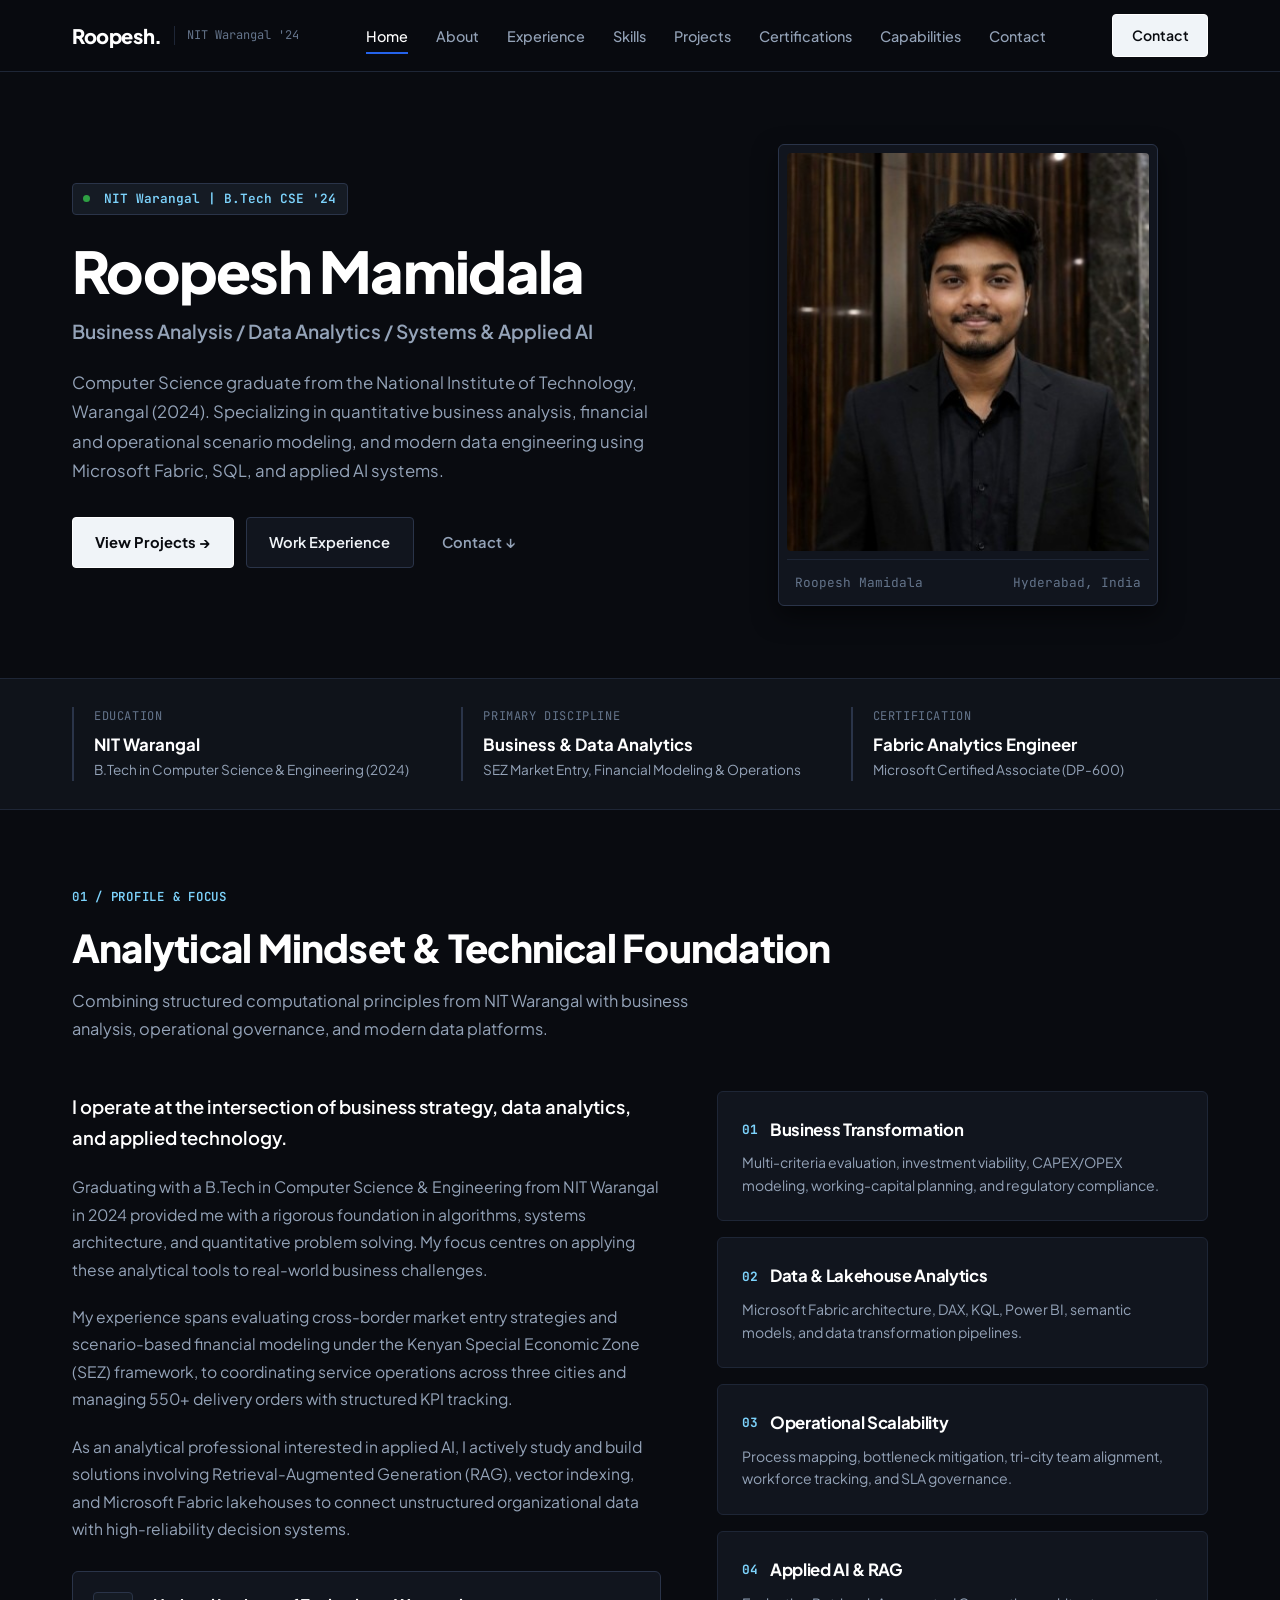
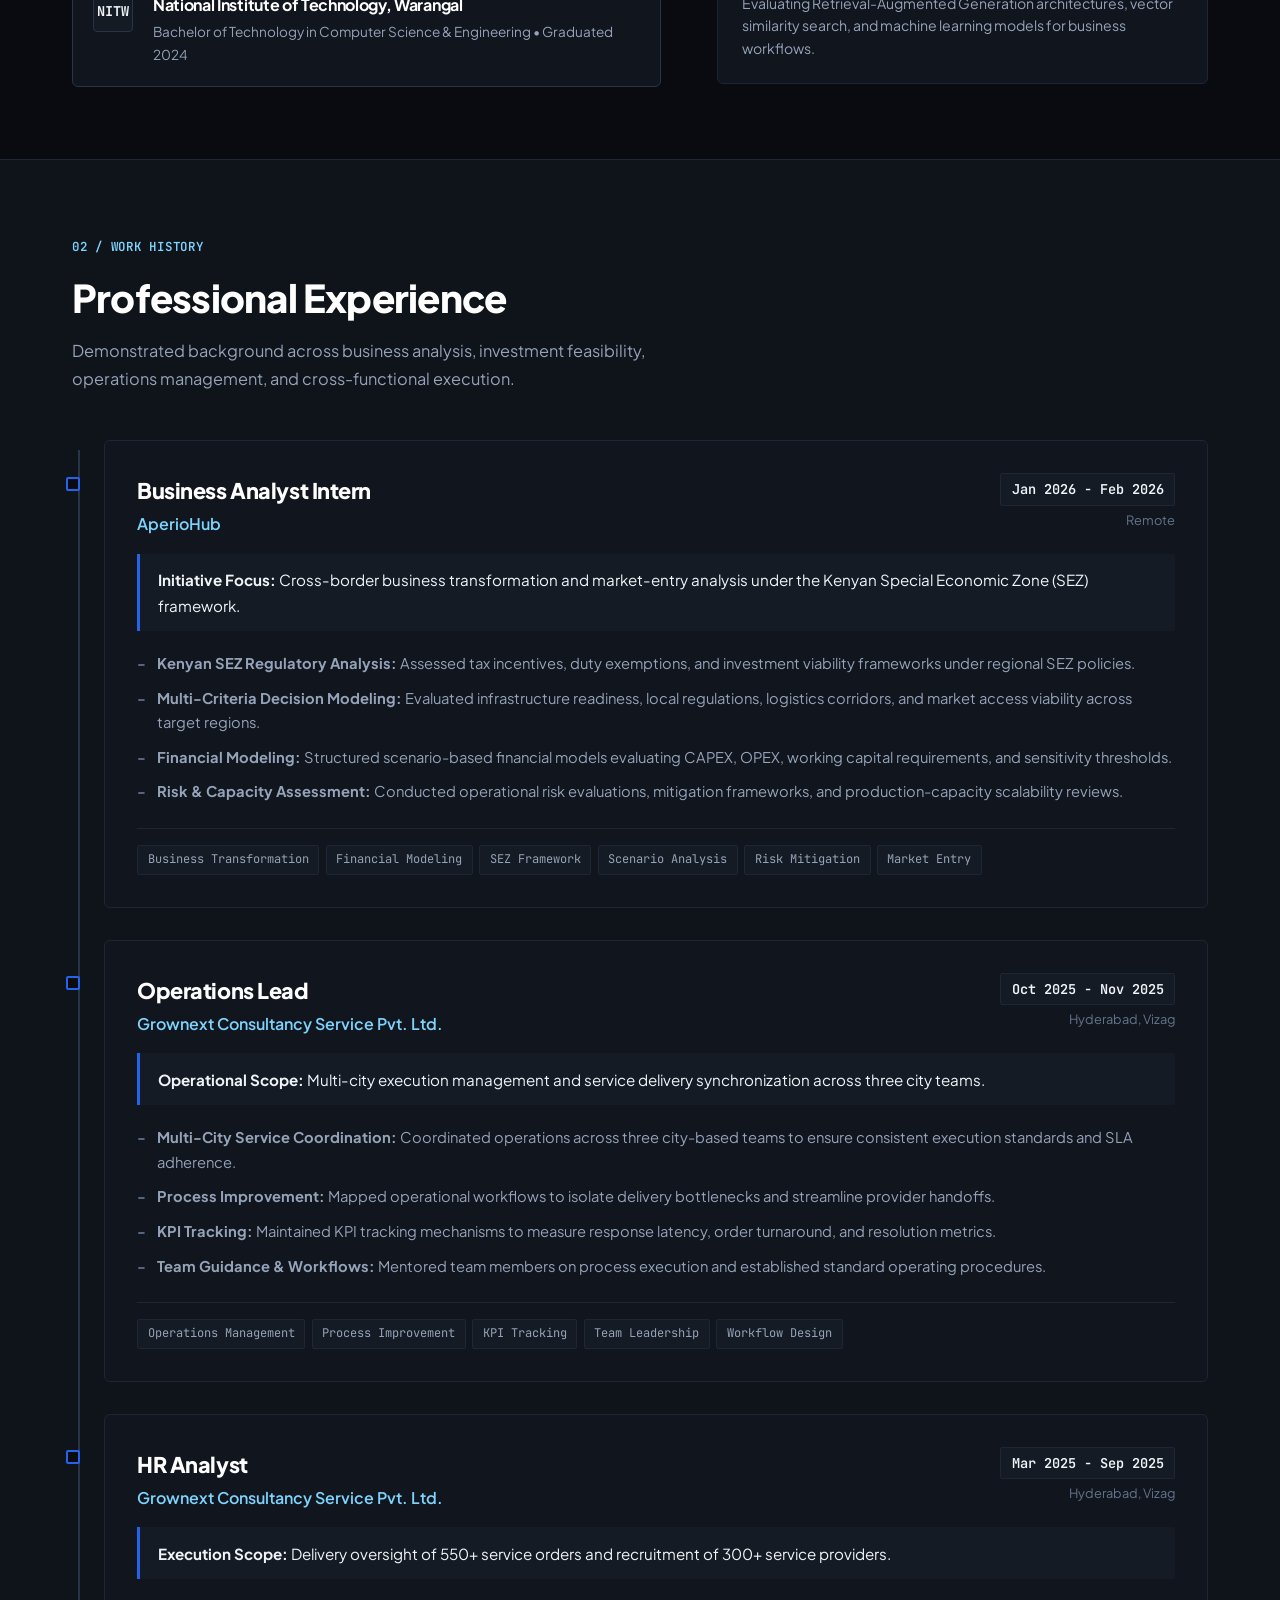
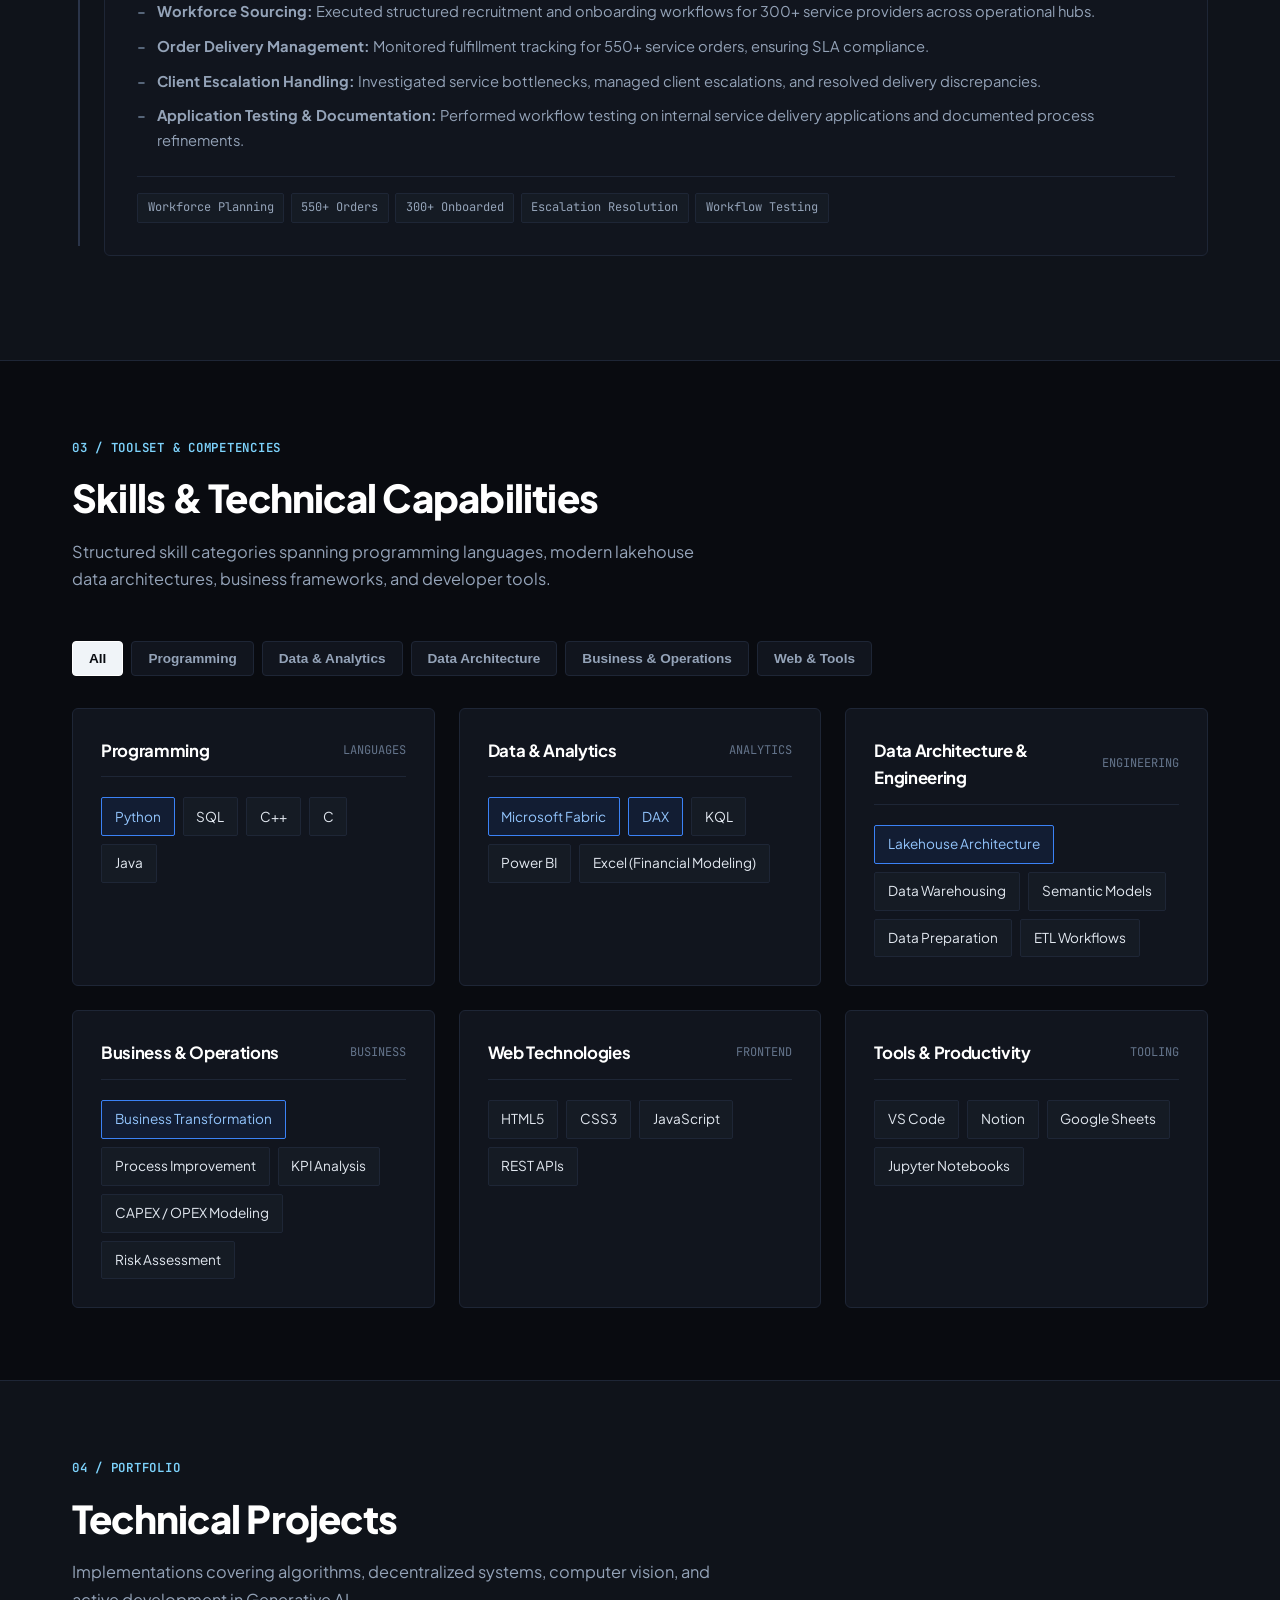
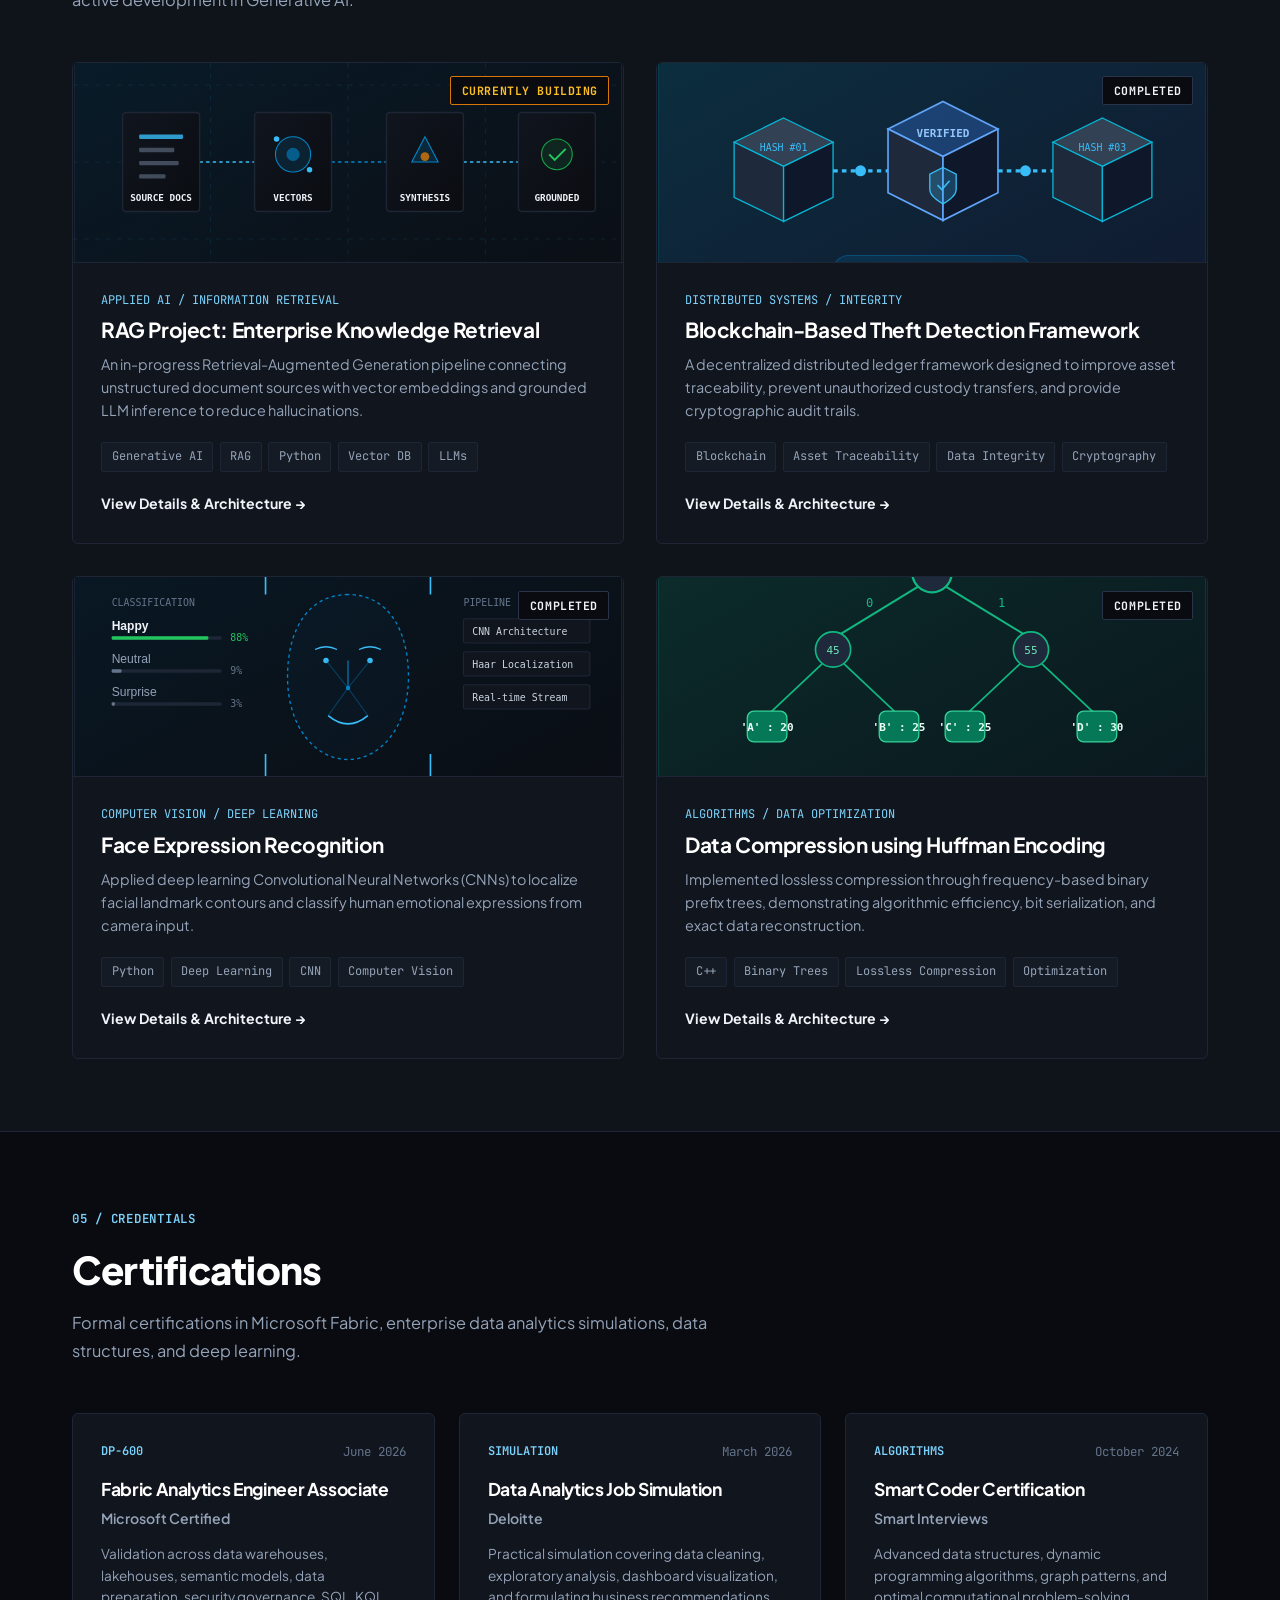
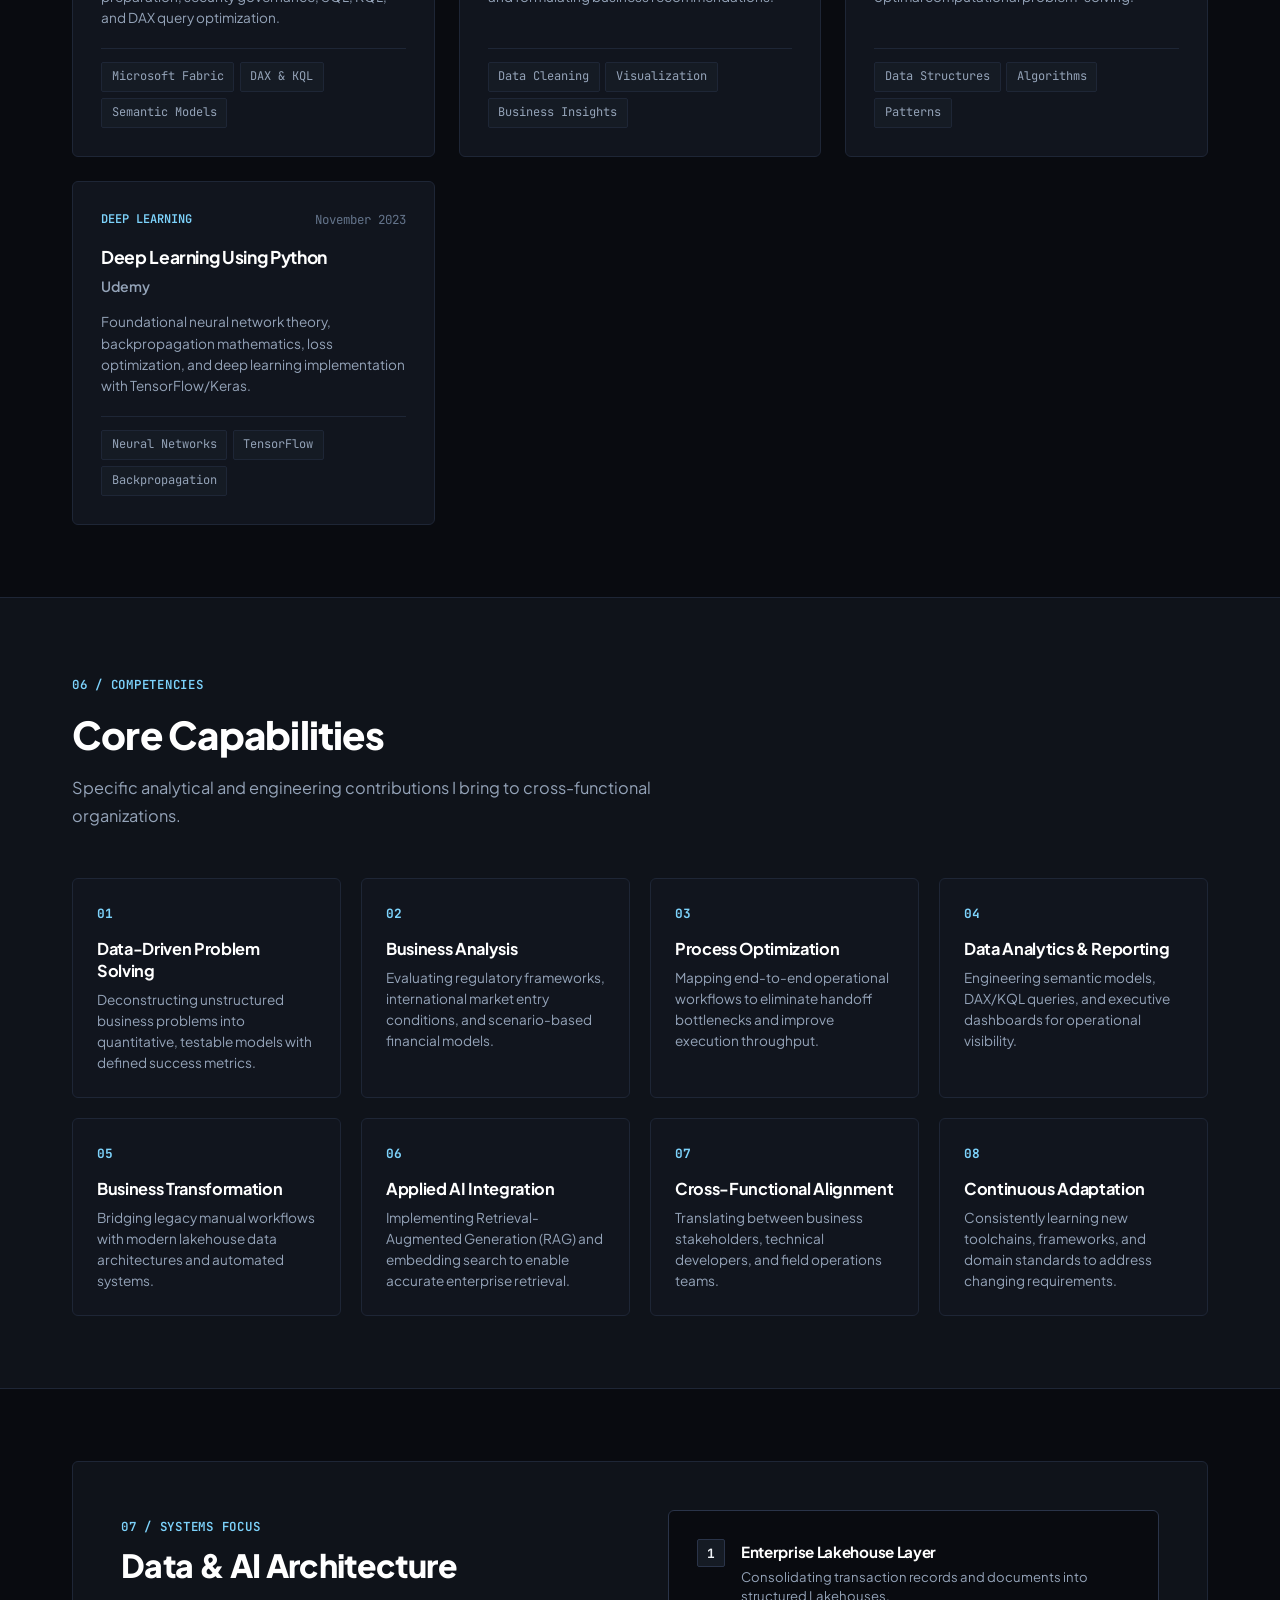
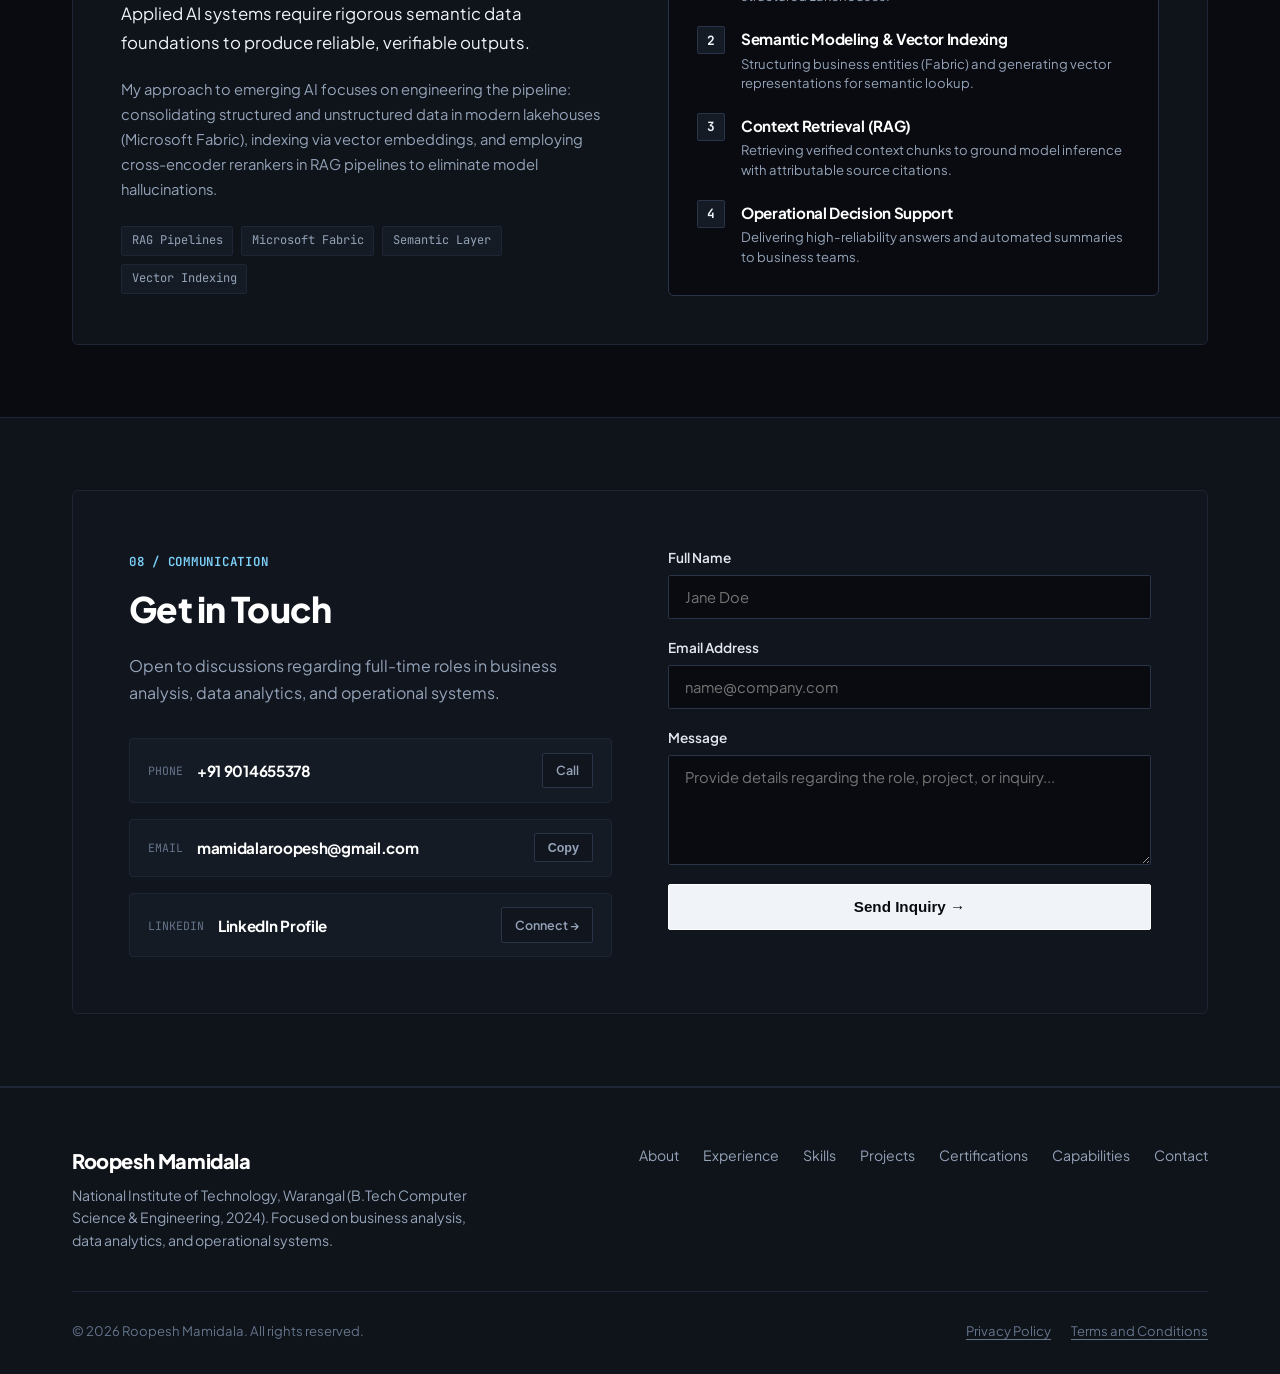
==== commit 3b6b979f: "Update location under portrait to Hyderabad, India" ====
--- a/index.html
+++ b/index.html
@@ -111,7 +111,7 @@
             <img src="assets/images/roopesh-portrait.jpg" alt="Roopesh Mamidala - Formal Portrait" class="hero-portrait-img" />
             <div class="hero-portrait-caption">
               <span>Roopesh Mamidala</span>
-              <span>Warangal, India</span>
+              <span>Hyderabad, India</span>
             </div>
           </div>
         </div>
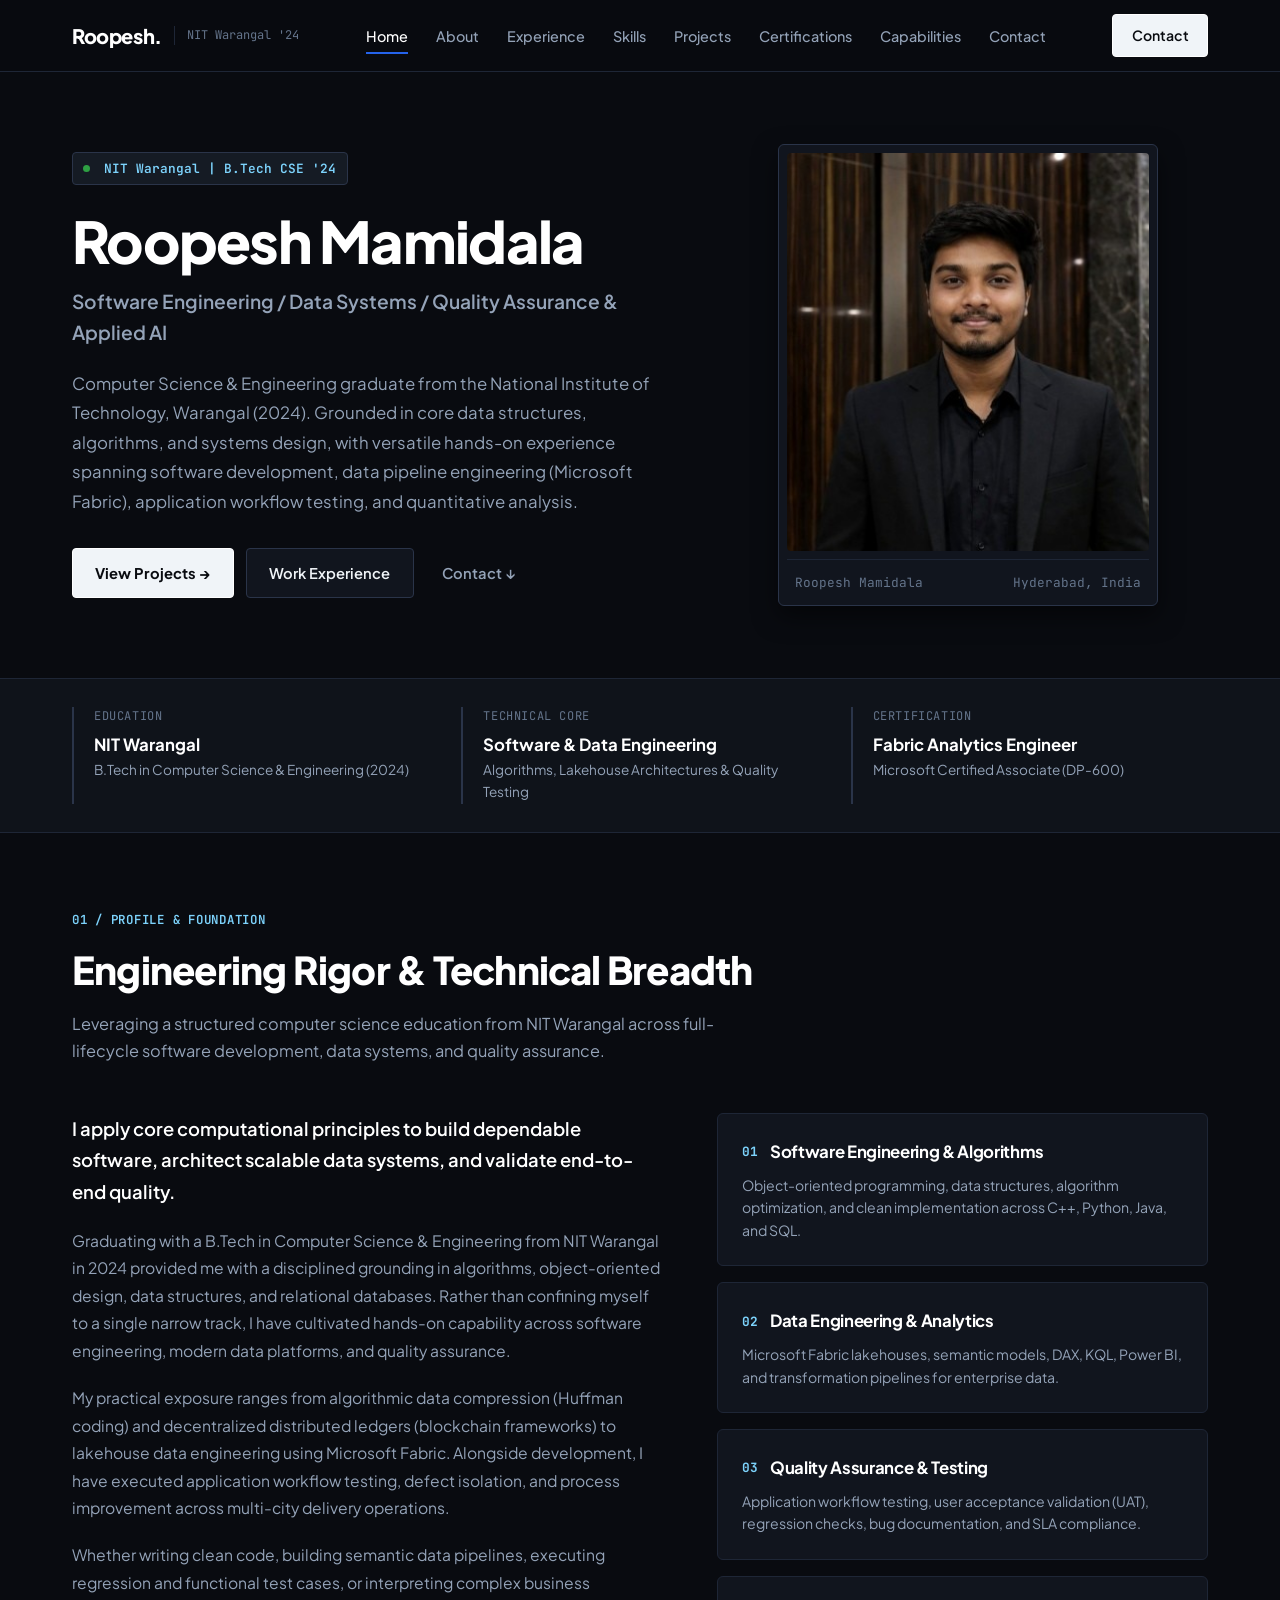
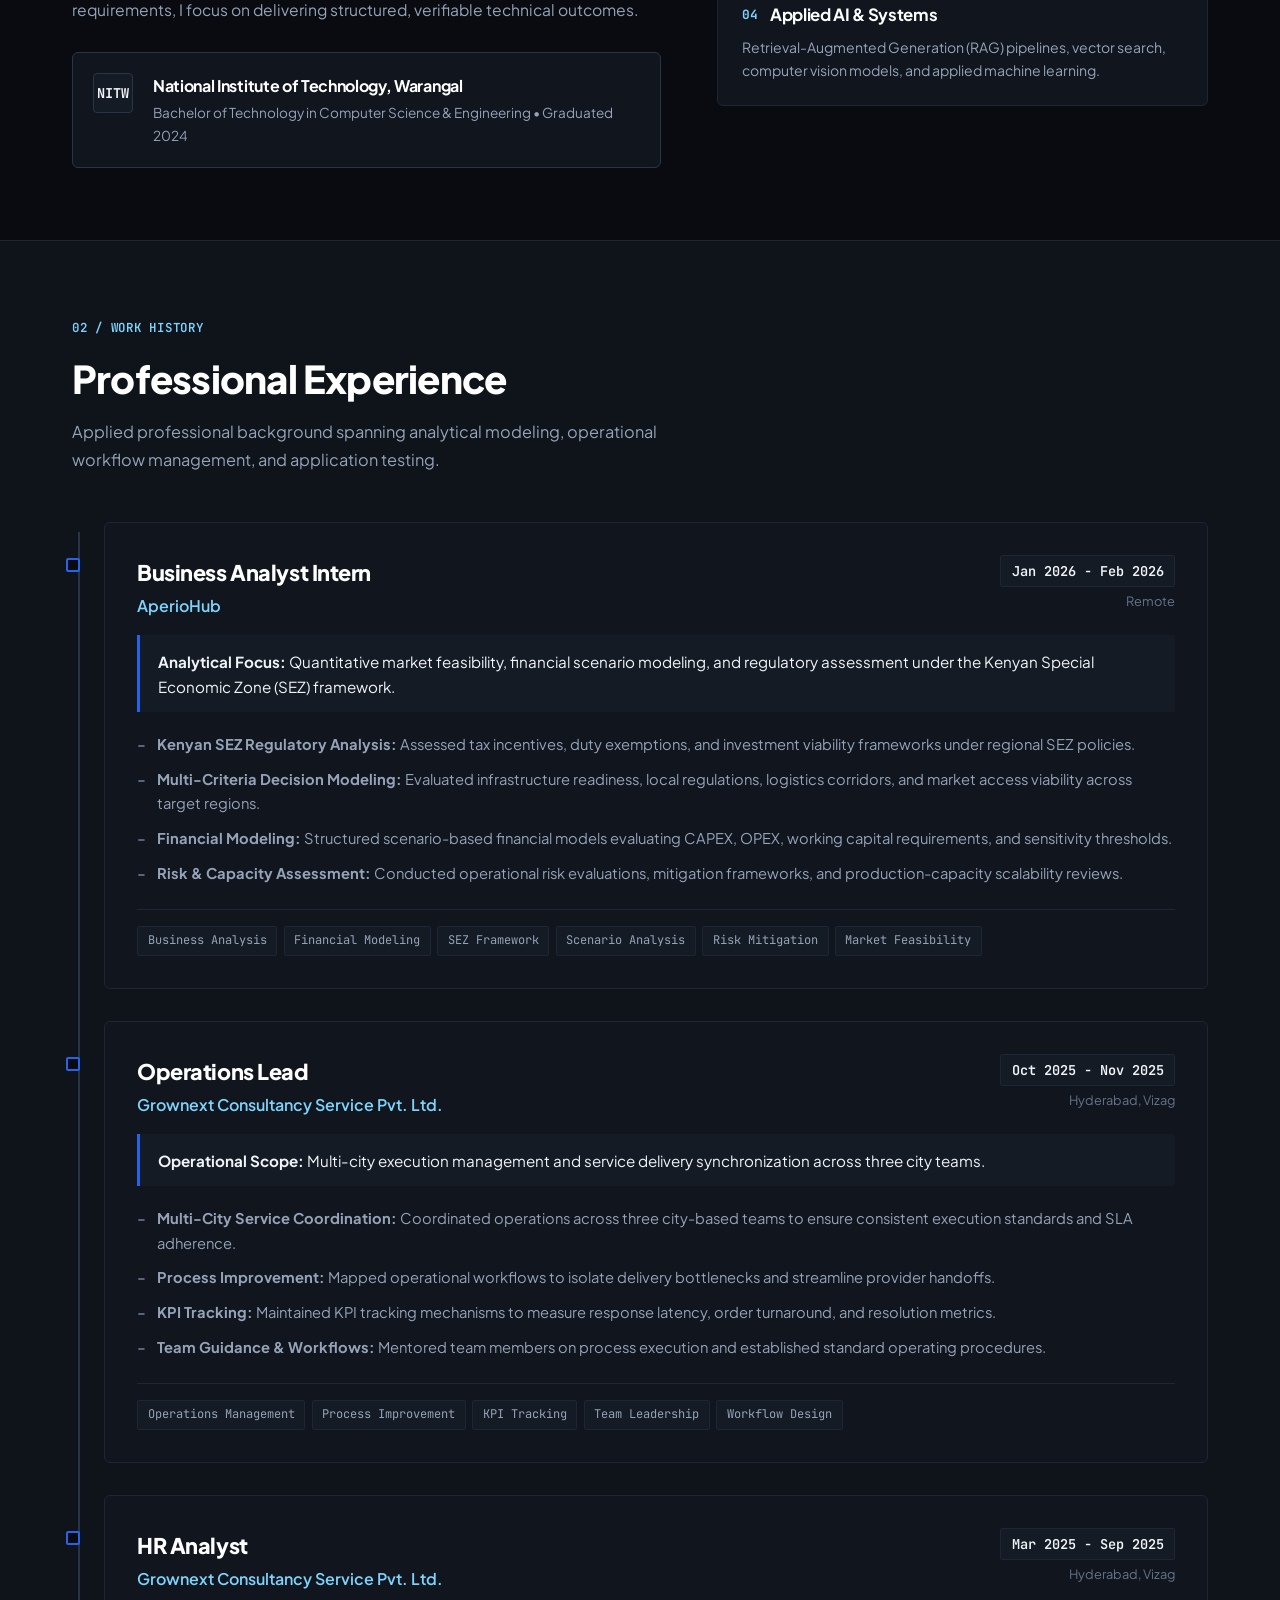
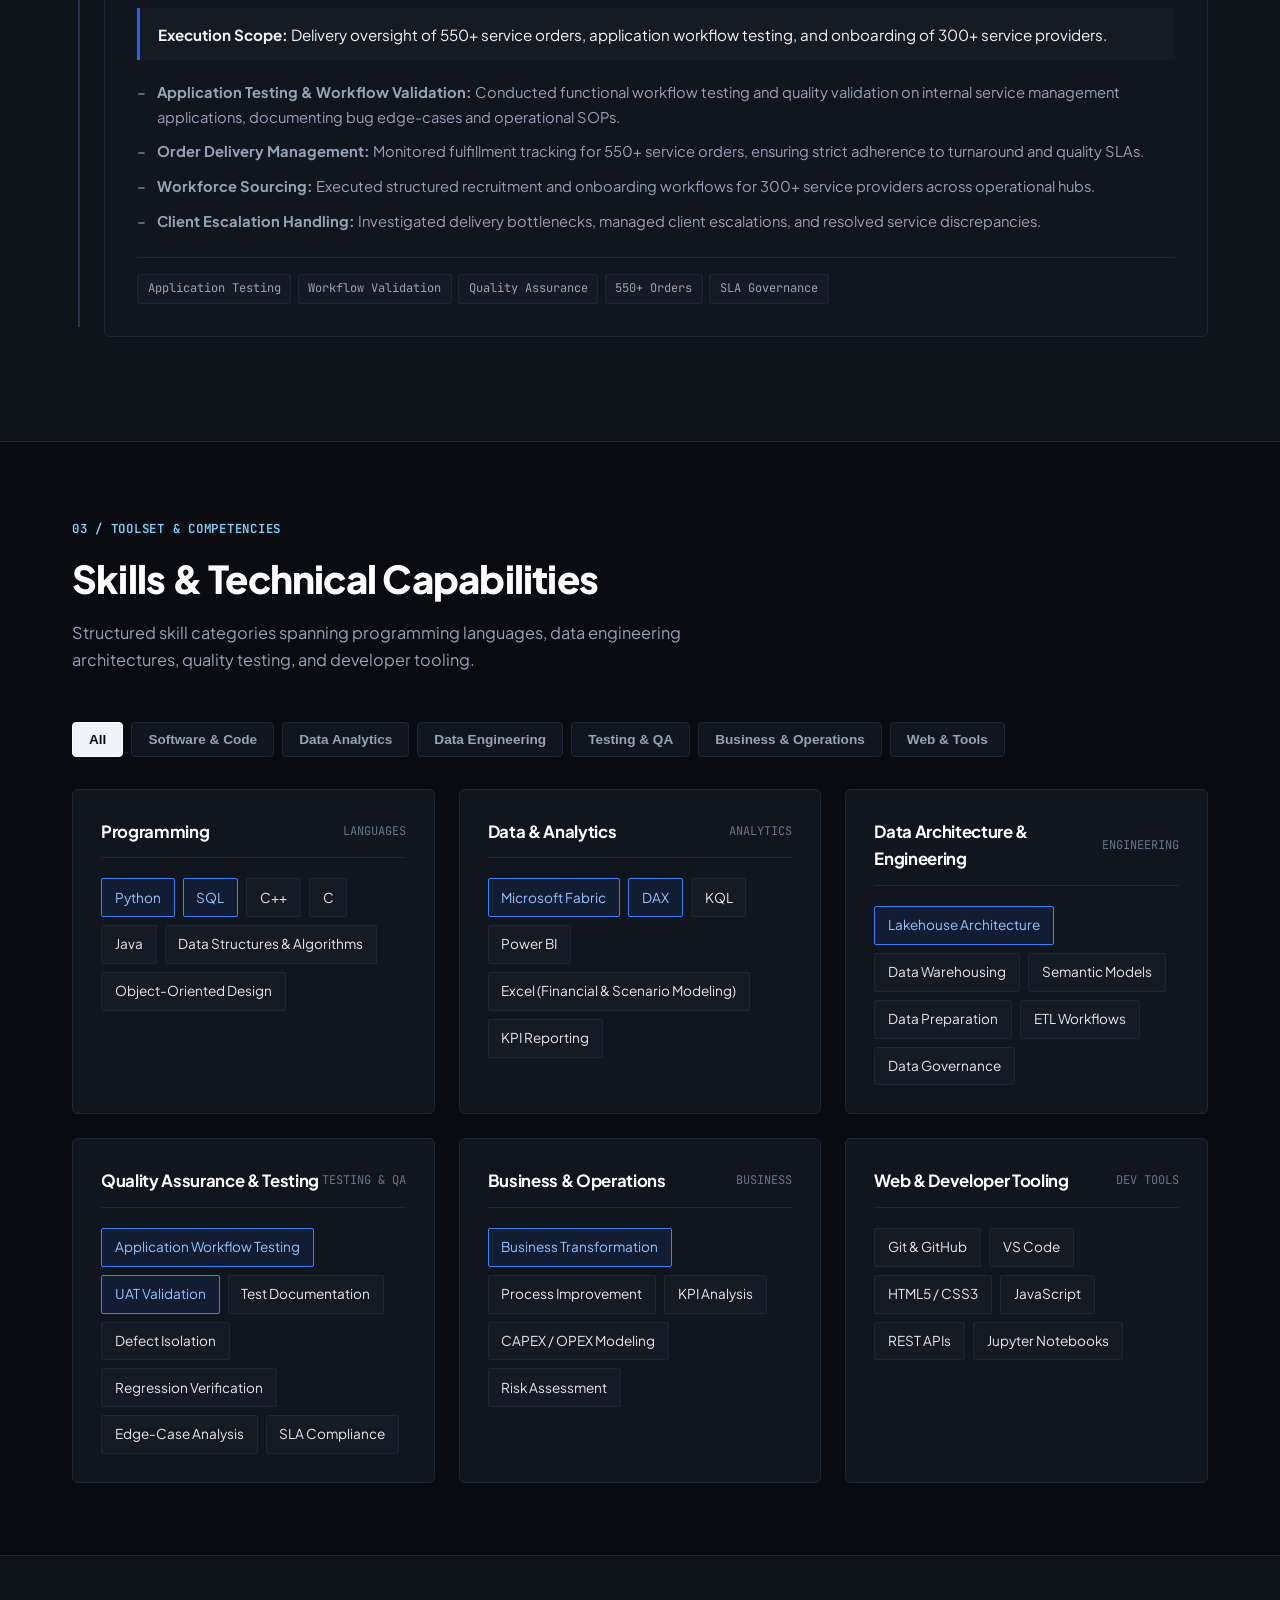
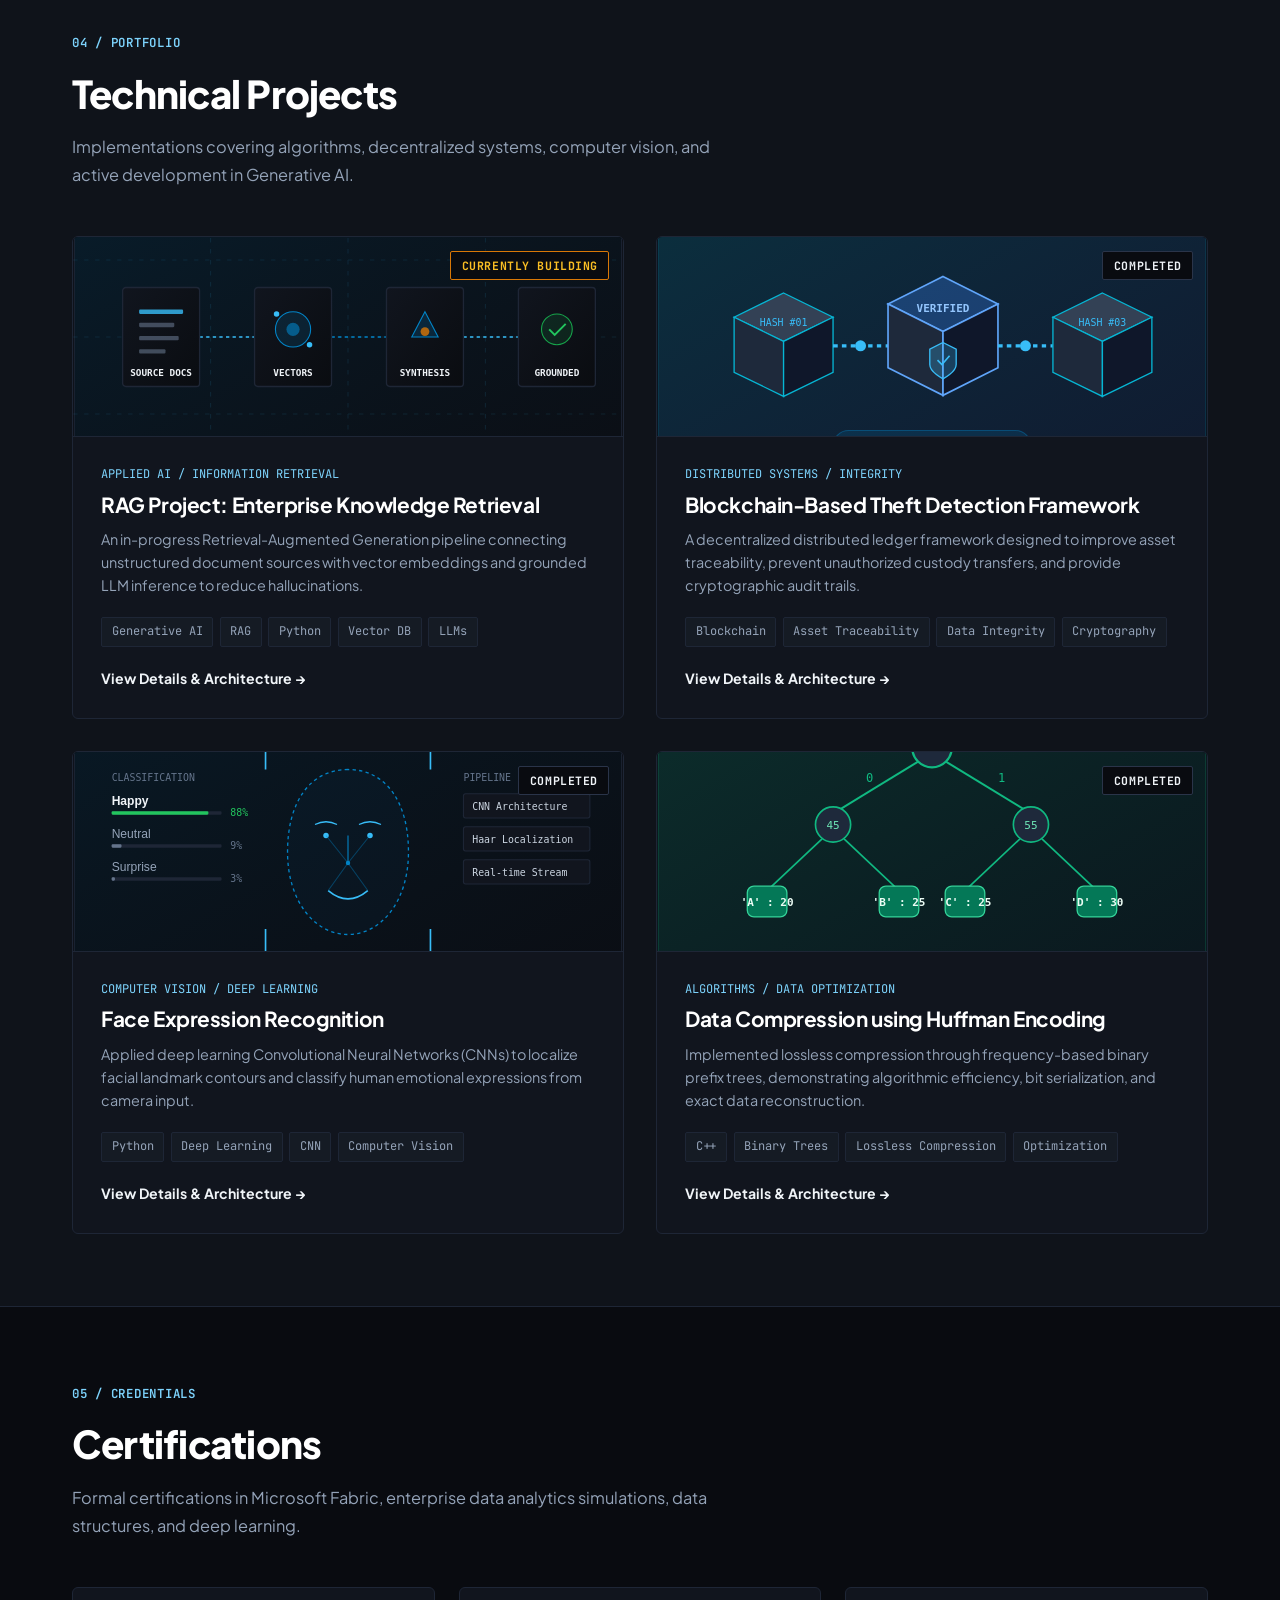
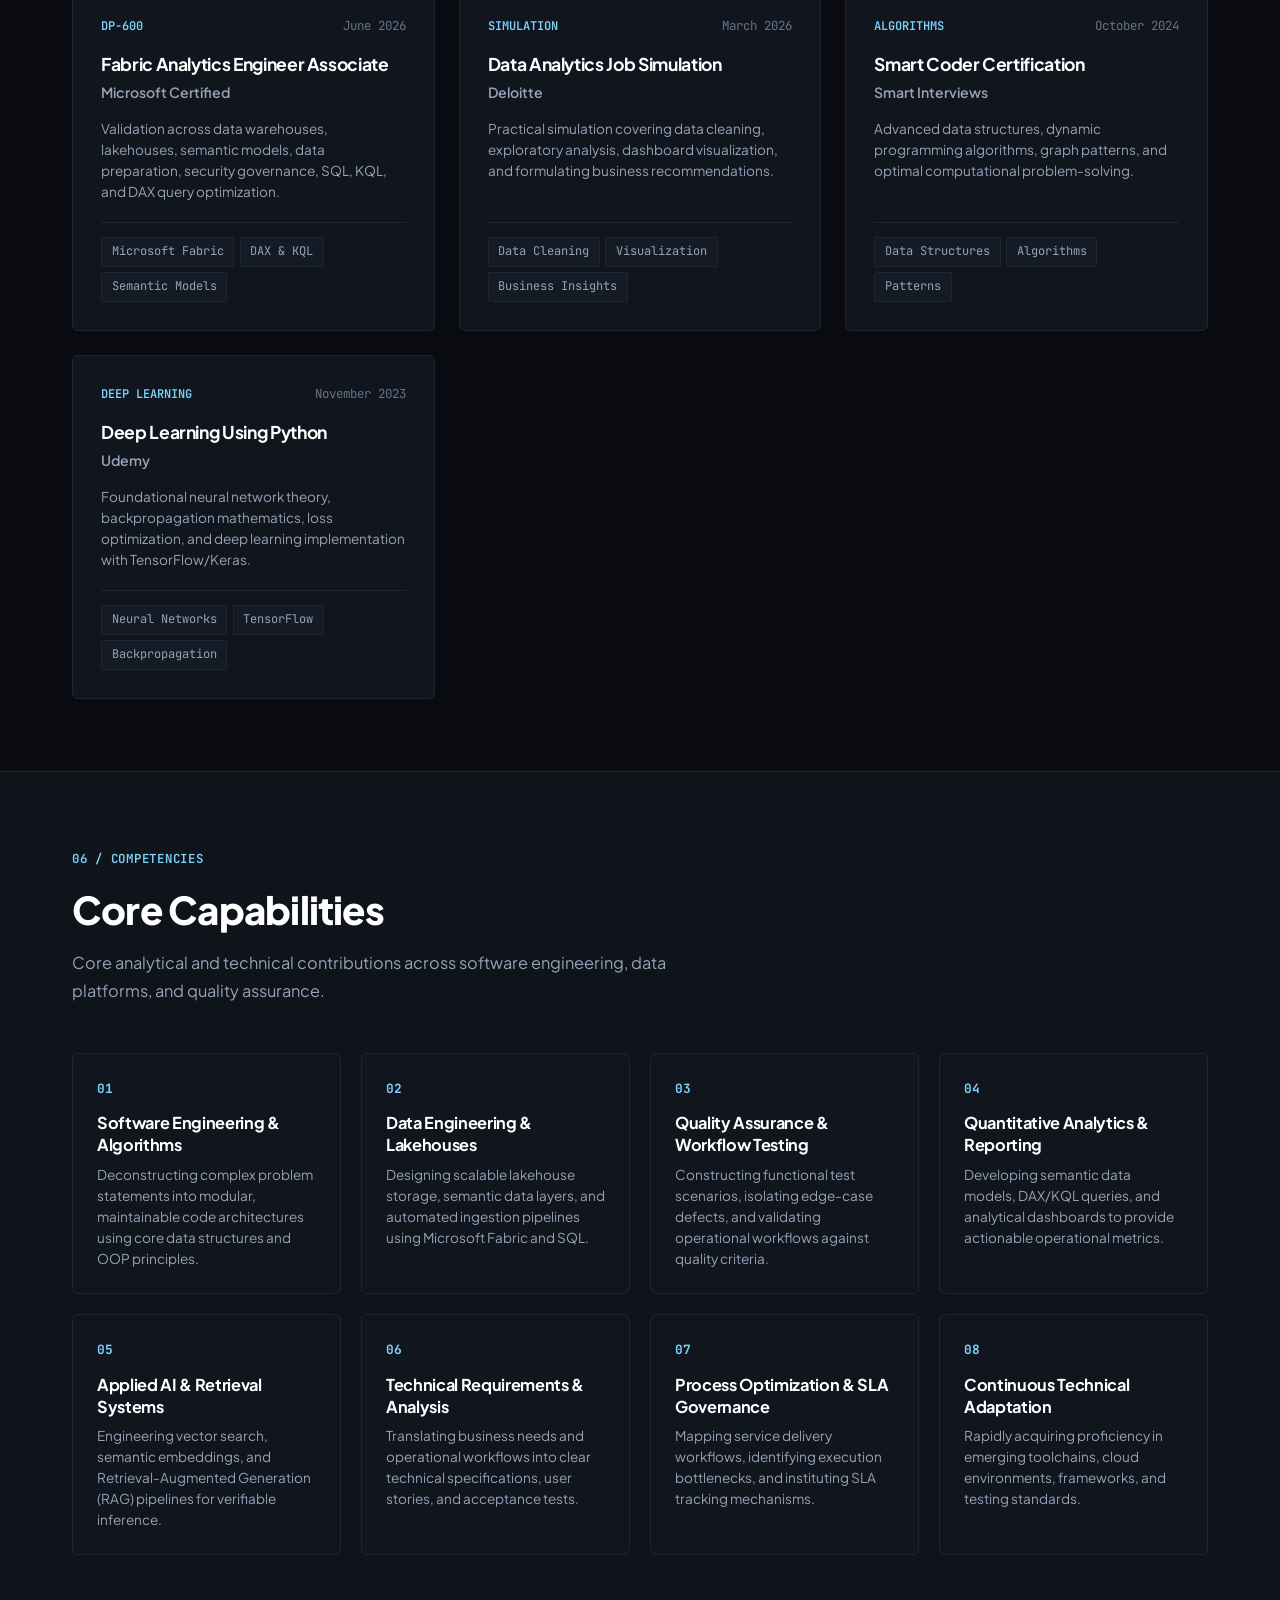
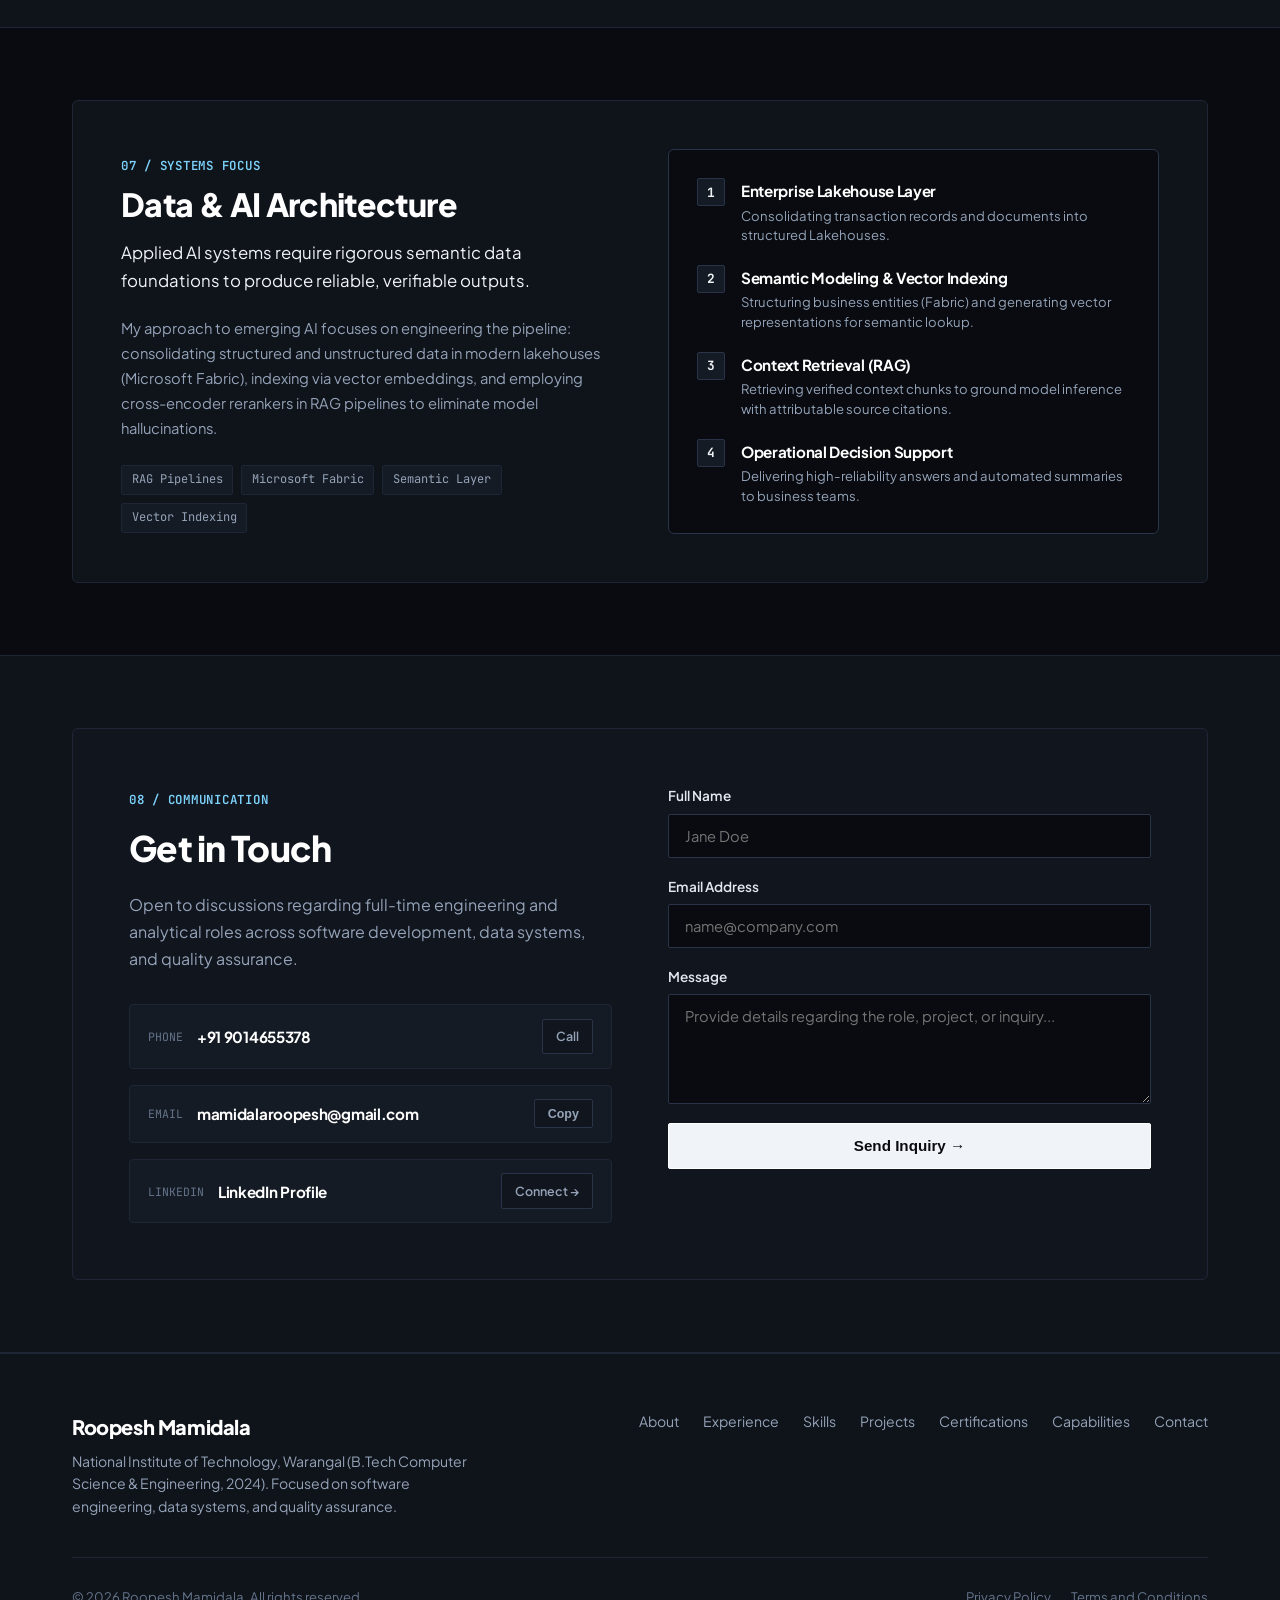
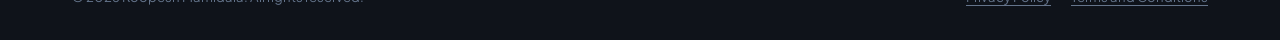
==== commit cf2299bf: "Reframe capabilities, skills, and contact alignment across SWE, Data, and QA" ====
--- a/index.html
+++ b/index.html
@@ -3,8 +3,8 @@
 <head>
   <meta charset="UTF-8" />
   <meta name="viewport" content="width=device-width, initial-scale=1.0" />
-  <title>Roopesh Mamidala | Business Analysis, Data Systems & AI</title>
-  <meta name="description" content="Portfolio of Roopesh Mamidala, Computer Science graduate from NIT Warangal. Analytical professional operating across business analysis, data analytics, and applied AI." />
+  <title>Roopesh Mamidala | Software Engineering, Data Systems & Quality</title>
+  <meta name="description" content="Portfolio of Roopesh Mamidala, Computer Science graduate from NIT Warangal. Technical background spanning software engineering, data systems, quality assurance, and analytical problem-solving." />
   
   <!-- Favicon -->
   <link rel="icon" type="image/svg+xml" href="assets/favicon.svg" />
@@ -83,13 +83,13 @@
           </h1>
 
           <div class="hero-subtitle">
-            Business Analysis / Data Analytics / Systems & Applied AI
+            Software Engineering / Data Systems / Quality Assurance & Applied AI
           </div>
 
           <p class="hero-bio-lead">
-            Computer Science graduate from the National Institute of Technology, Warangal (2024). 
-            Specializing in quantitative business analysis, financial and operational scenario modeling, 
-            and modern data engineering using Microsoft Fabric, SQL, and applied AI systems.
+            Computer Science & Engineering graduate from the National Institute of Technology, Warangal (2024). 
+            Grounded in core data structures, algorithms, and systems design, with versatile hands-on experience spanning 
+            software development, data pipeline engineering (Microsoft Fabric), application workflow testing, and quantitative analysis.
           </p>
 
           <div class="hero-cta-group">
@@ -129,9 +129,9 @@
           <div class="credential-sub">B.Tech in Computer Science & Engineering (2024)</div>
         </div>
         <div class="credential-item">
-          <div class="credential-label">Primary Discipline</div>
-          <div class="credential-title">Business & Data Analytics</div>
-          <div class="credential-sub">SEZ Market Entry, Financial Modeling & Operations</div>
+          <div class="credential-label">Technical Core</div>
+          <div class="credential-title">Software & Data Engineering</div>
+          <div class="credential-sub">Algorithms, Lakehouse Architectures & Quality Testing</div>
         </div>
         <div class="credential-item">
           <div class="credential-label">Certification</div>
@@ -147,26 +147,26 @@
     <section class="section-wrapper" id="about">
       <div class="container">
         <div class="section-header">
-          <span class="section-tag">01 / Profile & Focus</span>
-          <h2 class="section-title">Analytical Mindset & Technical Foundation</h2>
+          <span class="section-tag">01 / Profile & Foundation</span>
+          <h2 class="section-title">Engineering Rigor & Technical Breadth</h2>
           <p class="section-subtitle">
-            Combining structured computational principles from NIT Warangal with business analysis, operational governance, and modern data platforms.
+            Leveraging a structured computer science education from NIT Warangal across full-lifecycle software development, data systems, and quality assurance.
           </p>
         </div>
 
         <div class="about-grid">
           <div class="about-narrative">
             <p class="narrative-lead">
-              I operate at the intersection of business strategy, data analytics, and applied technology.
+              I apply core computational principles to build dependable software, architect scalable data systems, and validate end-to-end quality.
             </p>
             <p class="narrative-text">
-              Graduating with a B.Tech in Computer Science & Engineering from NIT Warangal in 2024 provided me with a rigorous foundation in algorithms, systems architecture, and quantitative problem solving. My focus centres on applying these analytical tools to real-world business challenges.
+              Graduating with a B.Tech in Computer Science & Engineering from NIT Warangal in 2024 provided me with a disciplined grounding in algorithms, object-oriented design, data structures, and relational databases. Rather than confining myself to a single narrow track, I have cultivated hands-on capability across software engineering, modern data platforms, and quality assurance.
             </p>
             <p class="narrative-text">
-              My experience spans evaluating cross-border market entry strategies and scenario-based financial modeling under the Kenyan Special Economic Zone (SEZ) framework, to coordinating service operations across three cities and managing 550+ delivery orders with structured KPI tracking.
+              My practical exposure ranges from algorithmic data compression (Huffman coding) and decentralized distributed ledgers (blockchain frameworks) to lakehouse data engineering using Microsoft Fabric. Alongside development, I have executed application workflow testing, defect isolation, and process improvement across multi-city delivery operations.
             </p>
             <p class="narrative-text">
-              As an analytical professional interested in applied AI, I actively study and build solutions involving Retrieval-Augmented Generation (RAG), vector indexing, and Microsoft Fabric lakehouses to connect unstructured organizational data with high-reliability decision systems.
+              Whether writing clean code, building semantic data pipelines, executing regression and functional test cases, or interpreting complex business requirements, I focus on delivering structured, verifiable technical outcomes.
             </p>
 
             <div class="academic-badge">
@@ -182,40 +182,40 @@
             <div class="pillar-card">
               <div class="pillar-header">
                 <span class="pillar-index">01</span>
-                <h3 class="pillar-title">Business Transformation</h3>
+                <h3 class="pillar-title">Software Engineering & Algorithms</h3>
               </div>
               <p class="pillar-desc">
-                Multi-criteria evaluation, investment viability, CAPEX/OPEX modeling, working-capital planning, and regulatory compliance.
+                Object-oriented programming, data structures, algorithm optimization, and clean implementation across C++, Python, Java, and SQL.
               </p>
             </div>
 
             <div class="pillar-card">
               <div class="pillar-header">
                 <span class="pillar-index">02</span>
-                <h3 class="pillar-title">Data & Lakehouse Analytics</h3>
+                <h3 class="pillar-title">Data Engineering & Analytics</h3>
               </div>
               <p class="pillar-desc">
-                Microsoft Fabric architecture, DAX, KQL, Power BI, semantic models, and data transformation pipelines.
+                Microsoft Fabric lakehouses, semantic models, DAX, KQL, Power BI, and transformation pipelines for enterprise data.
               </p>
             </div>
 
             <div class="pillar-card">
               <div class="pillar-header">
                 <span class="pillar-index">03</span>
-                <h3 class="pillar-title">Operational Scalability</h3>
+                <h3 class="pillar-title">Quality Assurance & Testing</h3>
               </div>
               <p class="pillar-desc">
-                Process mapping, bottleneck mitigation, tri-city team alignment, workforce tracking, and SLA governance.
+                Application workflow testing, user acceptance validation (UAT), regression checks, bug documentation, and SLA compliance.
               </p>
             </div>
 
             <div class="pillar-card">
               <div class="pillar-header">
                 <span class="pillar-index">04</span>
-                <h3 class="pillar-title">Applied AI & RAG</h3>
+                <h3 class="pillar-title">Applied AI & Systems</h3>
               </div>
               <p class="pillar-desc">
-                Evaluating Retrieval-Augmented Generation architectures, vector similarity search, and machine learning models for business workflows.
+                Retrieval-Augmented Generation (RAG) pipelines, vector search, computer vision models, and applied machine learning.
               </p>
             </div>
           </div>
@@ -232,7 +232,7 @@
           <span class="section-tag">02 / Work History</span>
           <h2 class="section-title">Professional Experience</h2>
           <p class="section-subtitle">
-            Demonstrated background across business analysis, investment feasibility, operations management, and cross-functional execution.
+            Applied professional background spanning analytical modeling, operational workflow management, and application testing.
           </p>
         </div>
 
@@ -252,7 +252,7 @@
             </div>
 
             <div class="timeline-highlight-box">
-              <strong>Initiative Focus:</strong> Cross-border business transformation and market-entry analysis under the Kenyan Special Economic Zone (SEZ) framework.
+              <strong>Analytical Focus:</strong> Quantitative market feasibility, financial scenario modeling, and regulatory assessment under the Kenyan Special Economic Zone (SEZ) framework.
             </div>
 
             <ul class="timeline-bullets">
@@ -271,12 +271,12 @@
             </ul>
 
             <div class="timeline-tag-row">
-              <span class="tag-badge">Business Transformation</span>
+              <span class="tag-badge">Business Analysis</span>
               <span class="tag-badge">Financial Modeling</span>
               <span class="tag-badge">SEZ Framework</span>
               <span class="tag-badge">Scenario Analysis</span>
               <span class="tag-badge">Risk Mitigation</span>
-              <span class="tag-badge">Market Entry</span>
+              <span class="tag-badge">Market Feasibility</span>
             </div>
           </div>
 
@@ -337,30 +337,30 @@
             </div>
 
             <div class="timeline-highlight-box">
-              <strong>Execution Scope:</strong> Delivery oversight of 550+ service orders and recruitment of 300+ service providers.
+              <strong>Execution Scope:</strong> Delivery oversight of 550+ service orders, application workflow testing, and onboarding of 300+ service providers.
             </div>
 
             <ul class="timeline-bullets">
               <li>
+                <strong>Application Testing & Workflow Validation:</strong> Conducted functional workflow testing and quality validation on internal service management applications, documenting bug edge-cases and operational SOPs.
+              </li>
+              <li>
+                <strong>Order Delivery Management:</strong> Monitored fulfillment tracking for 550+ service orders, ensuring strict adherence to turnaround and quality SLAs.
+              </li>
+              <li>
                 <strong>Workforce Sourcing:</strong> Executed structured recruitment and onboarding workflows for 300+ service providers across operational hubs.
               </li>
               <li>
-                <strong>Order Delivery Management:</strong> Monitored fulfillment tracking for 550+ service orders, ensuring SLA compliance.
-              </li>
-              <li>
-                <strong>Client Escalation Handling:</strong> Investigated service bottlenecks, managed client escalations, and resolved delivery discrepancies.
-              </li>
-              <li>
-                <strong>Application Testing & Documentation:</strong> Performed workflow testing on internal service delivery applications and documented process refinements.
+                <strong>Client Escalation Handling:</strong> Investigated delivery bottlenecks, managed client escalations, and resolved service discrepancies.
               </li>
             </ul>
 
             <div class="timeline-tag-row">
-              <span class="tag-badge">Workforce Planning</span>
+              <span class="tag-badge">Application Testing</span>
+              <span class="tag-badge">Workflow Validation</span>
+              <span class="tag-badge">Quality Assurance</span>
               <span class="tag-badge">550+ Orders</span>
-              <span class="tag-badge">300+ Onboarded</span>
-              <span class="tag-badge">Escalation Resolution</span>
-              <span class="tag-badge">Workflow Testing</span>
+              <span class="tag-badge">SLA Governance</span>
             </div>
           </div>
         </div>
@@ -376,15 +376,16 @@
           <span class="section-tag">03 / Toolset & Competencies</span>
           <h2 class="section-title">Skills & Technical Capabilities</h2>
           <p class="section-subtitle">
-            Structured skill categories spanning programming languages, modern lakehouse data architectures, business frameworks, and developer tools.
+            Structured skill categories spanning programming languages, data engineering architectures, quality testing, and developer tooling.
           </p>
         </div>
 
         <div class="filter-tabs">
           <button class="filter-btn active" data-filter="all">All</button>
-          <button class="filter-btn" data-filter="programming">Programming</button>
-          <button class="filter-btn" data-filter="data">Data & Analytics</button>
-          <button class="filter-btn" data-filter="architecture">Data Architecture</button>
+          <button class="filter-btn" data-filter="programming">Software & Code</button>
+          <button class="filter-btn" data-filter="data">Data Analytics</button>
+          <button class="filter-btn" data-filter="architecture">Data Engineering</button>
+          <button class="filter-btn" data-filter="qa">Testing & QA</button>
           <button class="filter-btn" data-filter="business">Business & Operations</button>
           <button class="filter-btn" data-filter="web">Web & Tools</button>
         </div>
@@ -398,10 +399,12 @@
             </div>
             <div class="category-skill-items">
               <span class="skill-chip featured">Python</span>
-              <span class="skill-chip">SQL</span>
+              <span class="skill-chip featured">SQL</span>
               <span class="skill-chip">C++</span>
               <span class="skill-chip">C</span>
               <span class="skill-chip">Java</span>
+              <span class="skill-chip">Data Structures & Algorithms</span>
+              <span class="skill-chip">Object-Oriented Design</span>
             </div>
           </div>
 
@@ -416,7 +419,8 @@
               <span class="skill-chip featured">DAX</span>
               <span class="skill-chip">KQL</span>
               <span class="skill-chip">Power BI</span>
-              <span class="skill-chip">Excel (Financial Modeling)</span>
+              <span class="skill-chip">Excel (Financial & Scenario Modeling)</span>
+              <span class="skill-chip">KPI Reporting</span>
             </div>
           </div>
 
@@ -432,10 +436,28 @@
               <span class="skill-chip">Semantic Models</span>
               <span class="skill-chip">Data Preparation</span>
               <span class="skill-chip">ETL Workflows</span>
-            </div>
-          </div>
-
-          <!-- Business & Consulting -->
+              <span class="skill-chip">Data Governance</span>
+            </div>
+          </div>
+
+          <!-- Quality Assurance & Testing -->
+          <div class="skill-category-card" data-category="qa">
+            <div class="category-card-header">
+              <h4>Quality Assurance & Testing</h4>
+              <span class="category-card-code">TESTING & QA</span>
+            </div>
+            <div class="category-skill-items">
+              <span class="skill-chip featured">Application Workflow Testing</span>
+              <span class="skill-chip featured">UAT Validation</span>
+              <span class="skill-chip">Test Documentation</span>
+              <span class="skill-chip">Defect Isolation</span>
+              <span class="skill-chip">Regression Verification</span>
+              <span class="skill-chip">Edge-Case Analysis</span>
+              <span class="skill-chip">SLA Compliance</span>
+            </div>
+          </div>
+
+          <!-- Business & Operations -->
           <div class="skill-category-card" data-category="business">
             <div class="category-card-header">
               <h4>Business & Operations</h4>
@@ -450,30 +472,18 @@
             </div>
           </div>
 
-          <!-- Web Technologies -->
+          <!-- Web & Tools -->
           <div class="skill-category-card" data-category="web">
             <div class="category-card-header">
-              <h4>Web Technologies</h4>
-              <span class="category-card-code">FRONTEND</span>
+              <h4>Web & Developer Tooling</h4>
+              <span class="category-card-code">DEV TOOLS</span>
             </div>
             <div class="category-skill-items">
-              <span class="skill-chip">HTML5</span>
-              <span class="skill-chip">CSS3</span>
+              <span class="skill-chip">Git & GitHub</span>
+              <span class="skill-chip">VS Code</span>
+              <span class="skill-chip">HTML5 / CSS3</span>
               <span class="skill-chip">JavaScript</span>
               <span class="skill-chip">REST APIs</span>
-            </div>
-          </div>
-
-          <!-- Tools -->
-          <div class="skill-category-card" data-category="web">
-            <div class="category-card-header">
-              <h4>Tools & Productivity</h4>
-              <span class="category-card-code">TOOLING</span>
-            </div>
-            <div class="category-skill-items">
-              <span class="skill-chip">VS Code</span>
-              <span class="skill-chip">Notion</span>
-              <span class="skill-chip">Google Sheets</span>
               <span class="skill-chip">Jupyter Notebooks</span>
             </div>
           </div>
@@ -701,72 +711,72 @@
           <span class="section-tag">06 / Competencies</span>
           <h2 class="section-title">Core Capabilities</h2>
           <p class="section-subtitle">
-            Specific analytical and engineering contributions I bring to cross-functional organizations.
+            Core analytical and technical contributions across software engineering, data platforms, and quality assurance.
           </p>
         </div>
 
         <div class="capabilities-grid">
           <div class="capability-card">
             <div class="capability-index">01</div>
-            <h3 class="capability-title">Data-Driven Problem Solving</h3>
+            <h3 class="capability-title">Software Engineering & Algorithms</h3>
             <p class="capability-desc">
-              Deconstructing unstructured business problems into quantitative, testable models with defined success metrics.
+              Deconstructing complex problem statements into modular, maintainable code architectures using core data structures and OOP principles.
             </p>
           </div>
 
           <div class="capability-card">
             <div class="capability-index">02</div>
-            <h3 class="capability-title">Business Analysis</h3>
+            <h3 class="capability-title">Data Engineering & Lakehouses</h3>
             <p class="capability-desc">
-              Evaluating regulatory frameworks, international market entry conditions, and scenario-based financial models.
+              Designing scalable lakehouse storage, semantic data layers, and automated ingestion pipelines using Microsoft Fabric and SQL.
             </p>
           </div>
 
           <div class="capability-card">
             <div class="capability-index">03</div>
-            <h3 class="capability-title">Process Optimization</h3>
+            <h3 class="capability-title">Quality Assurance & Workflow Testing</h3>
             <p class="capability-desc">
-              Mapping end-to-end operational workflows to eliminate handoff bottlenecks and improve execution throughput.
+              Constructing functional test scenarios, isolating edge-case defects, and validating operational workflows against quality criteria.
             </p>
           </div>
 
           <div class="capability-card">
             <div class="capability-index">04</div>
-            <h3 class="capability-title">Data Analytics & Reporting</h3>
+            <h3 class="capability-title">Quantitative Analytics & Reporting</h3>
             <p class="capability-desc">
-              Engineering semantic models, DAX/KQL queries, and executive dashboards for operational visibility.
+              Developing semantic data models, DAX/KQL queries, and analytical dashboards to provide actionable operational metrics.
             </p>
           </div>
 
           <div class="capability-card">
             <div class="capability-index">05</div>
-            <h3 class="capability-title">Business Transformation</h3>
+            <h3 class="capability-title">Applied AI & Retrieval Systems</h3>
             <p class="capability-desc">
-              Bridging legacy manual workflows with modern lakehouse data architectures and automated systems.
+              Engineering vector search, semantic embeddings, and Retrieval-Augmented Generation (RAG) pipelines for verifiable inference.
             </p>
           </div>
 
           <div class="capability-card">
             <div class="capability-index">06</div>
-            <h3 class="capability-title">Applied AI Integration</h3>
+            <h3 class="capability-title">Technical Requirements & Analysis</h3>
             <p class="capability-desc">
-              Implementing Retrieval-Augmented Generation (RAG) and embedding search to enable accurate enterprise retrieval.
+              Translating business needs and operational workflows into clear technical specifications, user stories, and acceptance tests.
             </p>
           </div>
 
           <div class="capability-card">
             <div class="capability-index">07</div>
-            <h3 class="capability-title">Cross-Functional Alignment</h3>
+            <h3 class="capability-title">Process Optimization & SLA Governance</h3>
             <p class="capability-desc">
-              Translating between business stakeholders, technical developers, and field operations teams.
+              Mapping service delivery workflows, identifying execution bottlenecks, and instituting SLA tracking mechanisms.
             </p>
           </div>
 
           <div class="capability-card">
             <div class="capability-index">08</div>
-            <h3 class="capability-title">Continuous Adaptation</h3>
+            <h3 class="capability-title">Continuous Technical Adaptation</h3>
             <p class="capability-desc">
-              Consistently learning new toolchains, frameworks, and domain standards to address changing requirements.
+              Rapidly acquiring proficiency in emerging toolchains, cloud environments, frameworks, and testing standards.
             </p>
           </div>
         </div>
@@ -847,7 +857,7 @@
               <span class="section-tag">08 / Communication</span>
               <h3>Get in Touch</h3>
               <p class="contact-lead-desc">
-                Open to discussions regarding full-time roles in business analysis, data analytics, and operational systems.
+                Open to discussions regarding full-time engineering and analytical roles across software development, data systems, and quality assurance.
               </p>
 
               <div class="direct-channels">
@@ -924,7 +934,7 @@
           <h4>Roopesh Mamidala</h4>
           <p>
             National Institute of Technology, Warangal (B.Tech Computer Science & Engineering, 2024). 
-            Focused on business analysis, data analytics, and operational systems.
+            Focused on software engineering, data systems, and quality assurance.
           </p>
         </div>
 
